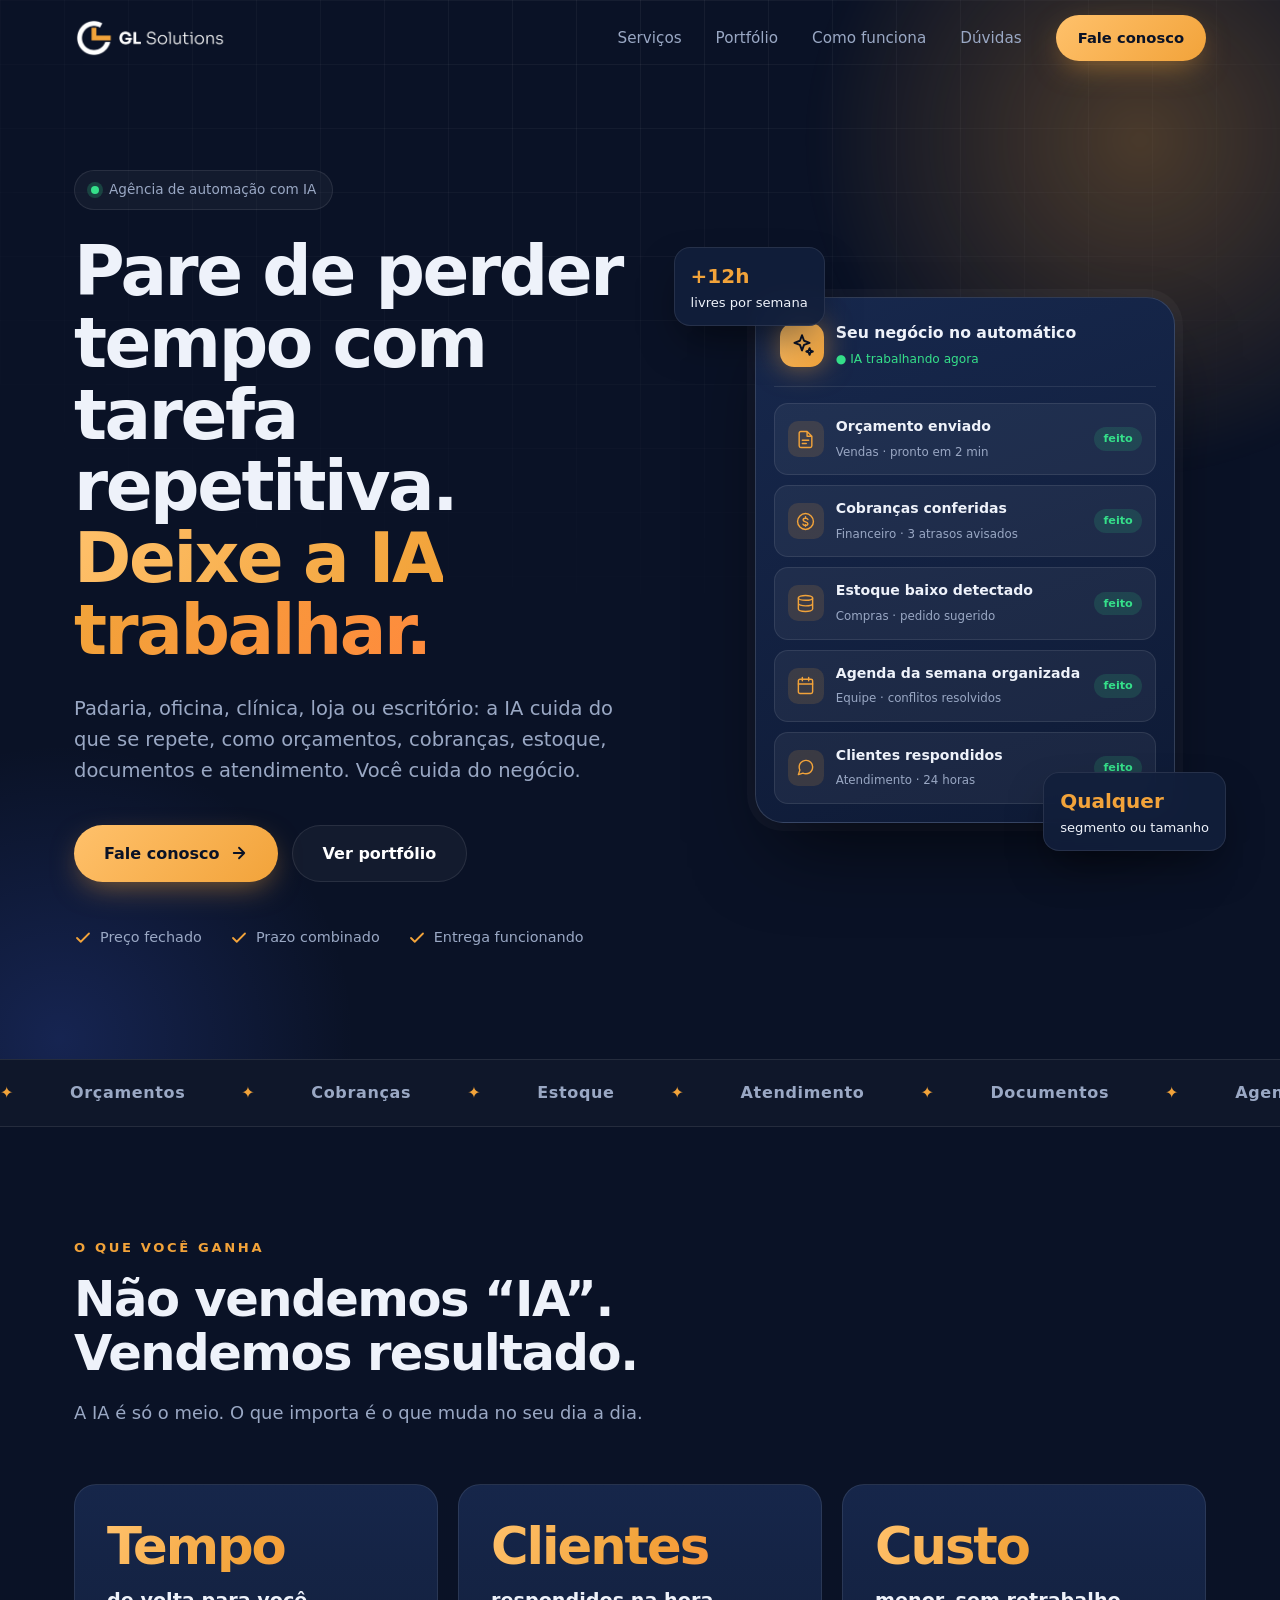
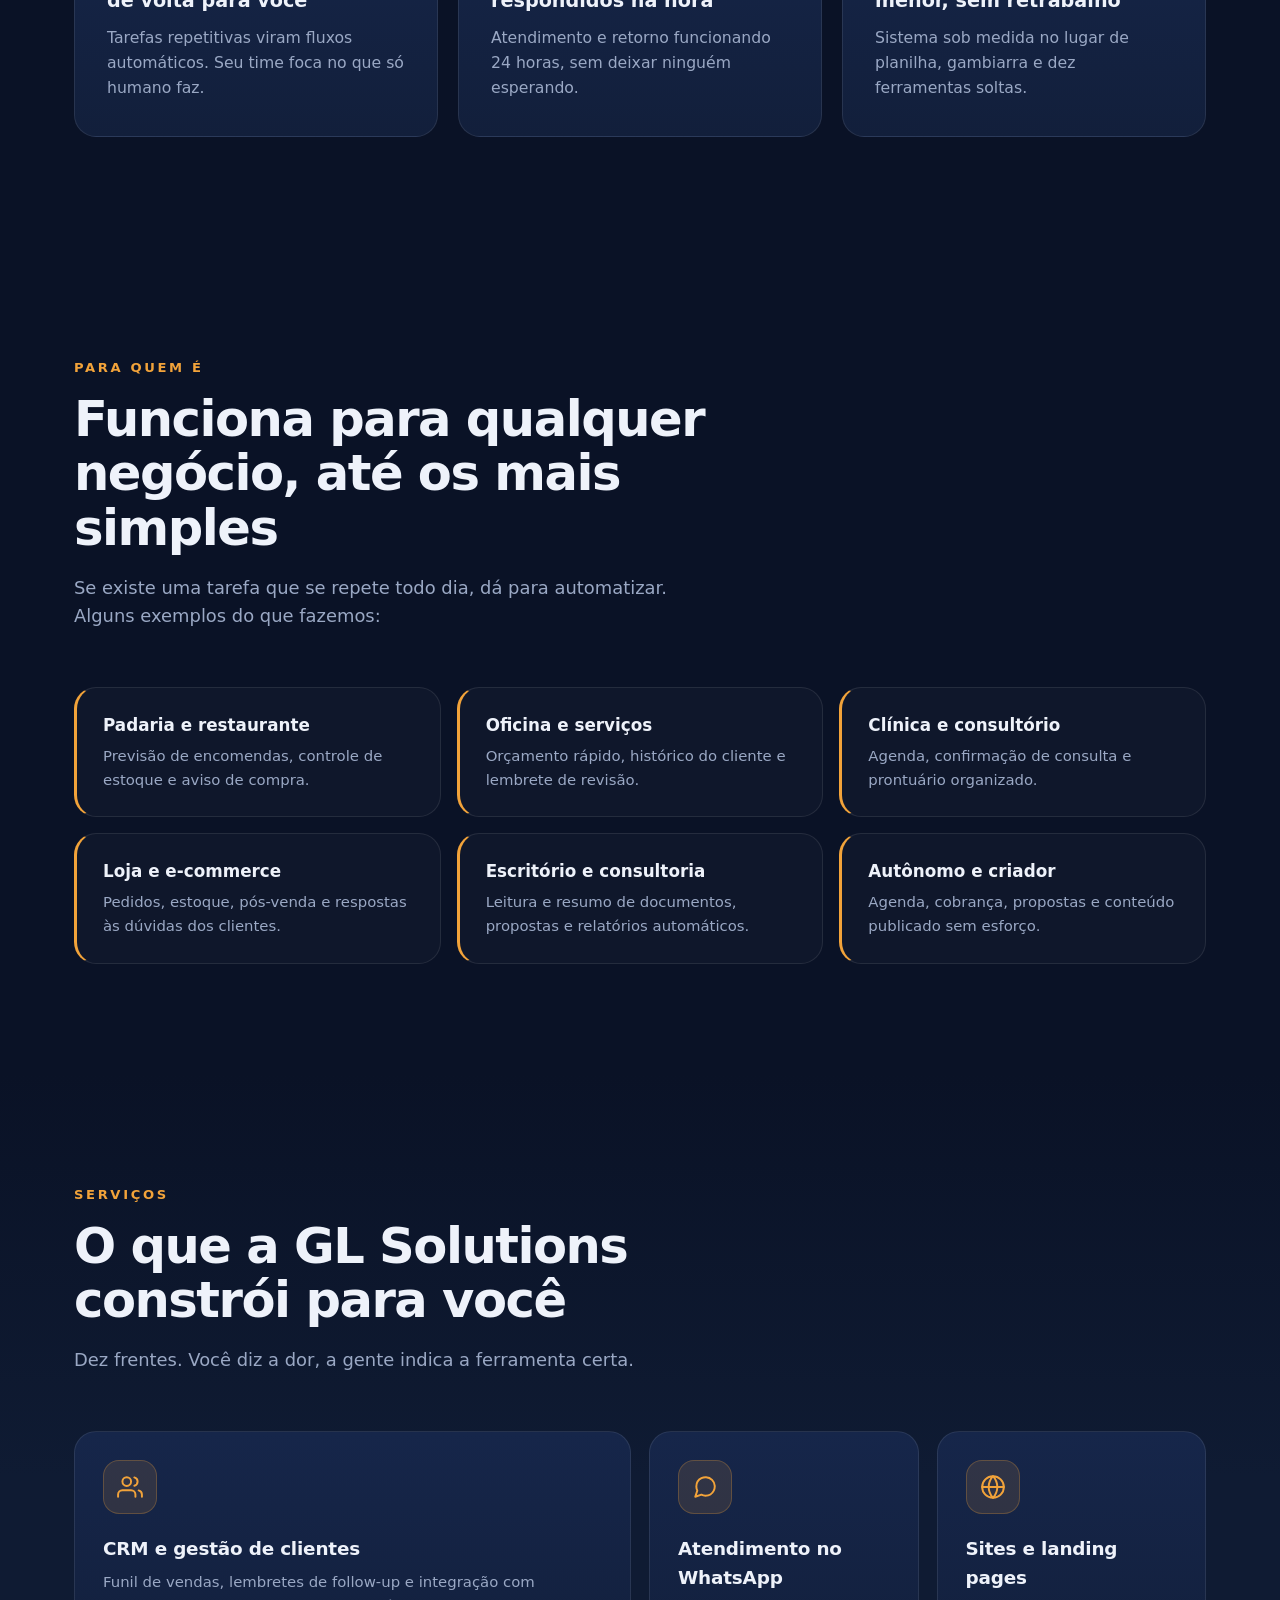
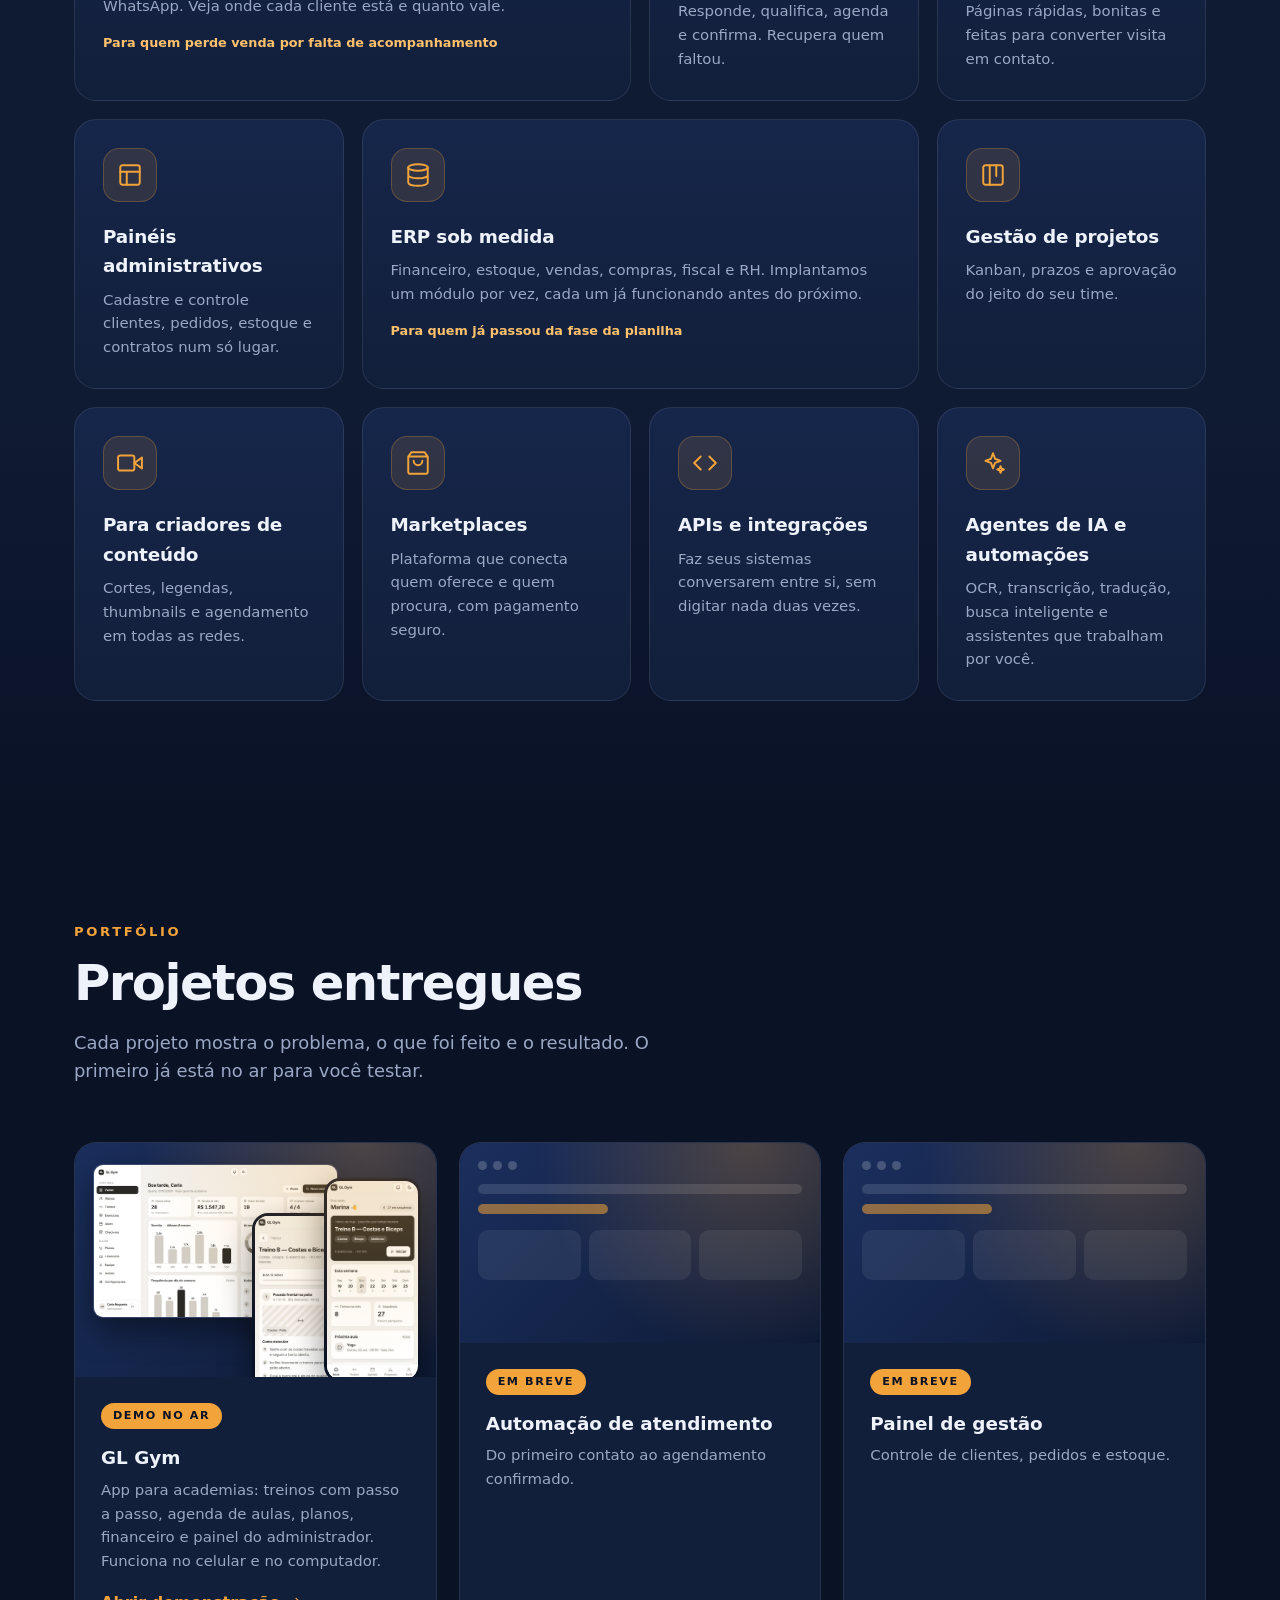
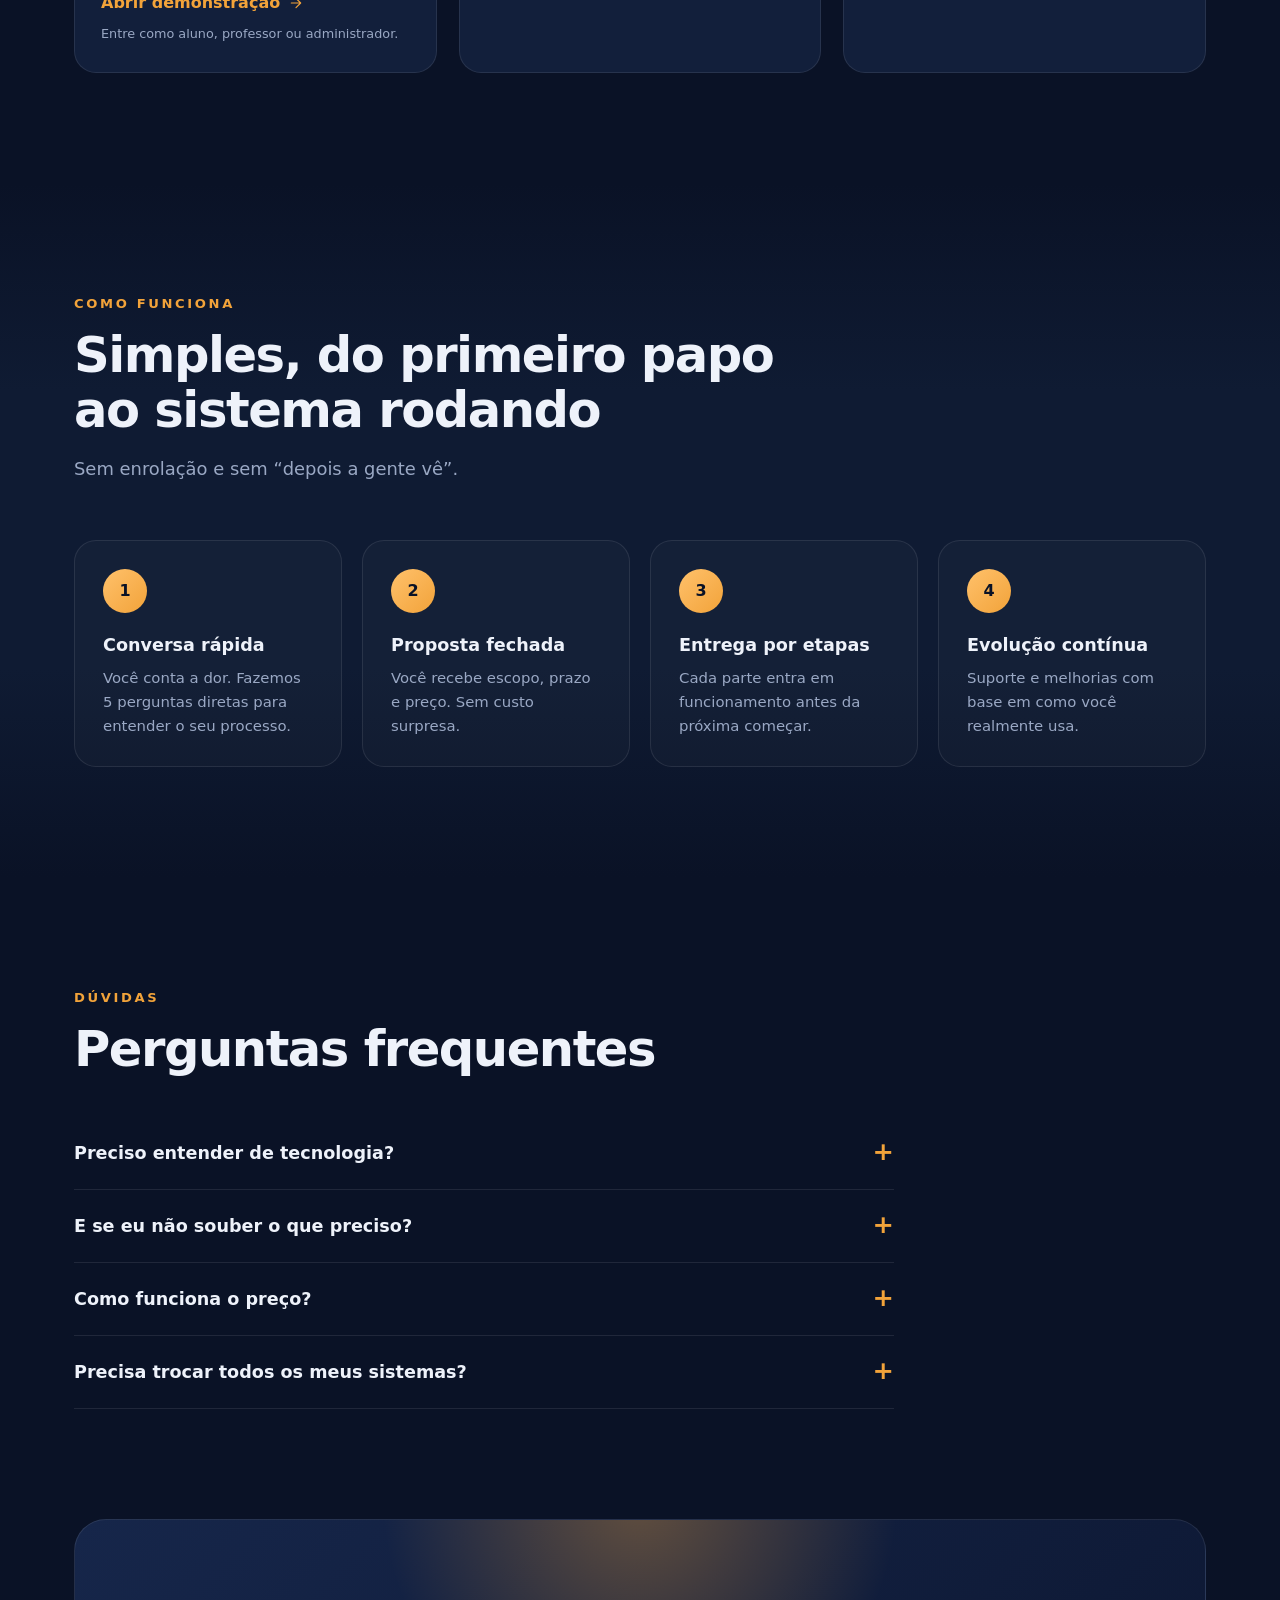
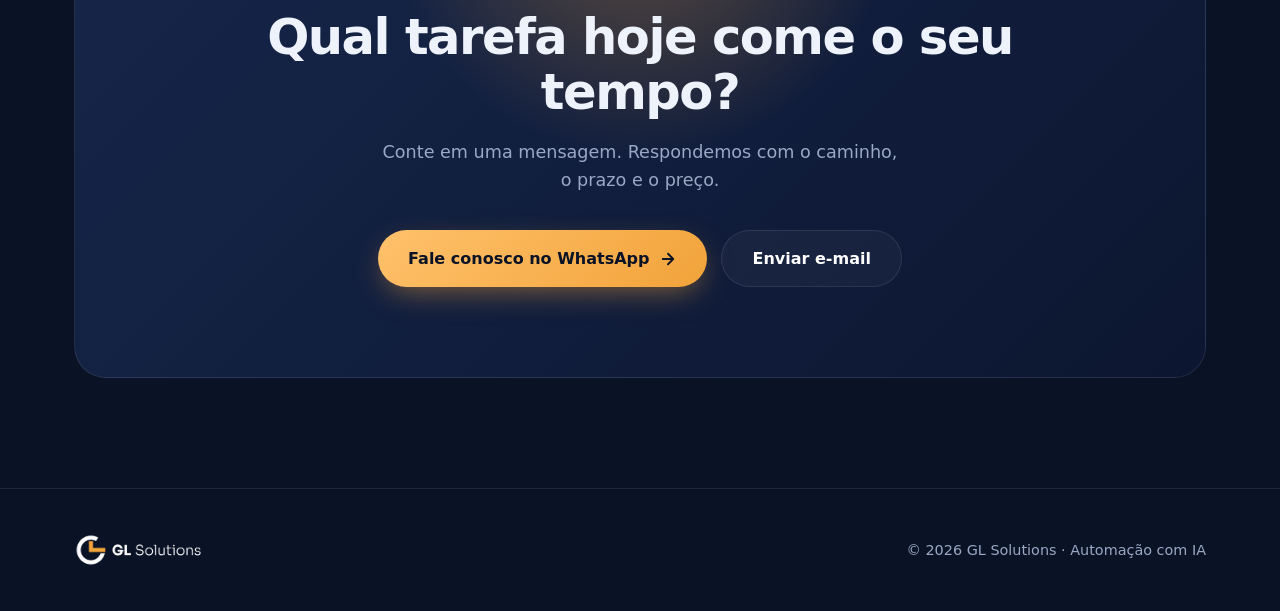
==== index.html @ 5382f70b "Portfólio: preview real do GL Gym (desktop e celular) Co-Authored-By: Claude Sonnet 5.5 <noreply@ant" ====
<!doctype html>
<html lang="pt-BR">
<head>
<meta charset="utf-8">
<meta name="viewport" content="width=device-width,initial-scale=1">
<title>GL Solutions — Automação com IA</title>
<meta name="description" content="Agência de automação com IA. CRM, ERP, painéis, sites, fluxos de WhatsApp e integrações sob medida, com escopo e preço fechados.">
<link rel="icon" href="[data-uri]">
<style>
:root{
  --bg:#0A1226;--bg2:#0F1B33;--card:#121f3b;--card2:#16264a;
  --orange:#F2A33A;--orange2:#ffc16b;
  --text:#EEF2FA;--muted:#9AA8C4;--line:rgba(255,255,255,.09);
  --r:22px;
}
*{box-sizing:border-box;margin:0;padding:0}
html{scroll-behavior:smooth;scroll-padding-top:84px}
body{font-family:Inter,system-ui,-apple-system,"Segoe UI",Roboto,sans-serif;background:var(--bg);color:var(--text);line-height:1.6;-webkit-font-smoothing:antialiased;overflow-x:hidden}
a{color:inherit;text-decoration:none}
img{display:block;max-width:100%}
.wrap{max-width:1180px;margin:0 auto;padding:0 24px}
svg.i{width:26px;height:26px;fill:none;stroke:currentColor;stroke-width:1.8;stroke-linecap:round;stroke-linejoin:round}

/* NAV */
header{position:fixed;inset:0 0 auto 0;z-index:50;transition:.3s}
header.scrolled{background:rgba(10,18,38,.78);backdrop-filter:blur(16px);-webkit-backdrop-filter:blur(16px);border-bottom:1px solid var(--line)}
header .wrap{display:flex;align-items:center;justify-content:space-between;height:76px}
.brand img{height:40px;width:auto}
nav{display:flex;align-items:center;gap:34px;font-size:.95rem;color:var(--muted)}
nav a:hover{color:#fff}
.btn{display:inline-flex;align-items:center;gap:10px;background:linear-gradient(135deg,var(--orange2),var(--orange));color:#0A1226;font-weight:700;padding:15px 30px;border-radius:999px;transition:.25s;box-shadow:0 10px 30px -8px rgba(242,163,58,.55)}
.btn:hover{transform:translateY(-2px);box-shadow:0 16px 36px -8px rgba(242,163,58,.7)}
.btn svg{width:18px;height:18px;fill:none;stroke:currentColor;stroke-width:2.4;stroke-linecap:round;stroke-linejoin:round}
.btn.ghost{background:rgba(255,255,255,.04);color:#fff;border:1px solid var(--line);box-shadow:none}
.btn.ghost:hover{border-color:var(--orange);background:rgba(242,163,58,.08)}
nav .btn{padding:11px 22px;font-size:.92rem}

/* HERO */
.hero{position:relative;padding:170px 0 110px;overflow:hidden}
.hero:before{content:"";position:absolute;width:720px;height:720px;right:-220px;top:-220px;background:radial-gradient(circle,rgba(242,163,58,.28),transparent 65%);filter:blur(10px)}
.hero:after{content:"";position:absolute;width:640px;height:640px;left:-260px;bottom:-300px;background:radial-gradient(circle,rgba(70,110,255,.2),transparent 65%)}
.grid-bg{position:absolute;inset:0;background-image:linear-gradient(var(--line) 1px,transparent 1px),linear-gradient(90deg,var(--line) 1px,transparent 1px);background-size:64px 64px;mask-image:radial-gradient(ellipse 70% 60% at 50% 0,#000,transparent);-webkit-mask-image:radial-gradient(ellipse 70% 60% at 50% 0,#000,transparent);opacity:.6}
.hero .wrap{position:relative;z-index:2;display:grid;grid-template-columns:1.1fr .9fr;gap:60px;align-items:center}
.pill{display:inline-flex;align-items:center;gap:10px;border:1px solid var(--line);background:rgba(255,255,255,.04);padding:8px 16px;border-radius:999px;font-size:.85rem;color:var(--muted);margin-bottom:26px}
.pill i{width:8px;height:8px;border-radius:50%;background:#35e08a;box-shadow:0 0 0 4px rgba(53,224,138,.2);animation:pulse 2s infinite}
@keyframes pulse{50%{box-shadow:0 0 0 8px rgba(53,224,138,0)}}
h1{font-size:clamp(2.5rem,5.4vw,4.4rem);line-height:1.04;letter-spacing:-.035em;font-weight:800}
.grad{background:linear-gradient(120deg,var(--orange2),var(--orange) 50%,#ff8a3d);-webkit-background-clip:text;background-clip:text;color:transparent}
.hero p.lead{font-size:1.22rem;color:var(--muted);margin:26px 0 38px;max-width:540px}
.cta{display:flex;gap:14px;flex-wrap:wrap}
.trust{display:flex;gap:28px;margin-top:44px;color:var(--muted);font-size:.9rem;flex-wrap:wrap}
.trust span{display:flex;align-items:center;gap:8px}
.trust svg{width:18px;height:18px;stroke:var(--orange);fill:none;stroke-width:2.4;stroke-linecap:round;stroke-linejoin:round}

/* PANEL MOCK */
.panel{position:relative;max-width:420px;margin:0 auto;background:linear-gradient(160deg,#17284d,#0e1a35);border:1px solid rgba(255,255,255,.14);border-radius:28px;padding:18px;box-shadow:0 40px 80px -20px rgba(0,0,0,.6),0 0 0 8px rgba(255,255,255,.03);animation:float 6s ease-in-out infinite}
@keyframes float{50%{transform:translateY(-12px)}}
.ptop{display:flex;align-items:center;gap:12px;padding:4px 6px 16px;border-bottom:1px solid var(--line)}
.ptop b{display:block;font-size:.98rem}.ptop small{color:#35e08a;font-size:.76rem}
.orb{width:44px;height:44px;border-radius:14px;display:grid;place-items:center;background:linear-gradient(135deg,var(--orange2),var(--orange));color:#0A1226;box-shadow:0 0 28px rgba(242,163,58,.55)}
.tasks{display:flex;flex-direction:column;gap:10px;padding-top:16px}
.task{display:flex;align-items:center;gap:12px;background:rgba(255,255,255,.05);border:1px solid var(--line);border-radius:14px;padding:11px 13px;opacity:0;transform:translateX(18px);animation:in .5s forwards}
.task i{width:36px;height:36px;border-radius:10px;display:grid;place-items:center;background:rgba(242,163,58,.14);color:var(--orange);flex:none}
.task i svg{width:19px;height:19px}
.task div{flex:1;min-width:0}.task b{display:block;font-size:.88rem}.task small{color:var(--muted);font-size:.74rem}
.task em{font-style:normal;font-size:.7rem;font-weight:700;color:#35e08a;background:rgba(53,224,138,.14);padding:3px 9px;border-radius:99px}
.task:nth-child(1){animation-delay:.4s}.task:nth-child(2){animation-delay:1.1s}.task:nth-child(3){animation-delay:1.8s}.task:nth-child(4){animation-delay:2.5s}.task:nth-child(5){animation-delay:3.2s}
@keyframes in{to{opacity:1;transform:none}}
.badge{position:absolute;background:rgba(18,31,59,.92);backdrop-filter:blur(10px);border:1px solid var(--line);border-radius:16px;padding:12px 16px;font-size:.82rem;box-shadow:0 20px 40px -10px rgba(0,0,0,.5)}
.badge b{display:block;font-size:1.25rem;color:var(--orange)}
.badge.a{left:-50px;top:-50px;animation:float 5s ease-in-out infinite}
.badge.b{right:-20px;bottom:-28px;animation:float 7s ease-in-out infinite reverse}

/* MARQUEE */
.marquee{border-block:1px solid var(--line);background:rgba(255,255,255,.02);overflow:hidden;padding:20px 0}
.track{display:flex;gap:56px;width:max-content;animation:scroll 32s linear infinite;color:var(--muted);font-weight:600;letter-spacing:.04em;white-space:nowrap}
.track span:before{content:"✦";color:var(--orange);margin-right:56px}
@keyframes scroll{to{transform:translateX(-50%)}}

/* SECTIONS */
section{padding:110px 0;position:relative}
.eyebrow{color:var(--orange);font-weight:700;font-size:.82rem;letter-spacing:.2em;text-transform:uppercase;margin-bottom:14px}
h2{font-size:clamp(2rem,4vw,3.1rem);letter-spacing:-.03em;line-height:1.1;font-weight:800;max-width:760px}
.sub{color:var(--muted);font-size:1.12rem;max-width:620px;margin:18px 0 56px}

/* BENEFITS */
.trio{display:grid;grid-template-columns:repeat(3,1fr);gap:20px}
.ben{background:linear-gradient(180deg,var(--card2),var(--card));border:1px solid var(--line);border-radius:var(--r);padding:36px 32px}
.ben .big{font-size:3.2rem;font-weight:800;letter-spacing:-.04em;line-height:1}
.ben h3{margin:14px 0 8px;font-size:1.2rem}
.ben p{color:var(--muted);font-size:.98rem}

.segs{display:grid;grid-template-columns:repeat(3,1fr);gap:16px}
.seg{border:1px solid var(--line);border-radius:var(--r);padding:24px 26px;background:rgba(255,255,255,.025);border-left:3px solid var(--orange)}
.seg b{display:block;font-size:1.05rem;margin-bottom:6px}.seg p{color:var(--muted);font-size:.93rem}
/* SERVICES BENTO */
.bento{display:grid;grid-template-columns:repeat(4,1fr);gap:18px}
.svc{grid-column:span 1;position:relative;background:linear-gradient(180deg,var(--card2),var(--card));border:1px solid var(--line);border-radius:var(--r);padding:28px;overflow:hidden;transition:.3s}
.svc.w{grid-column:span 2}
.svc:hover{transform:translateY(-6px);border-color:rgba(242,163,58,.55);box-shadow:0 30px 60px -30px rgba(242,163,58,.35)}
.svc:before{content:"";position:absolute;inset:auto -40% -60% auto;width:240px;height:240px;background:radial-gradient(circle,rgba(242,163,58,.16),transparent 70%);opacity:0;transition:.4s}
.svc:hover:before{opacity:1}
.ic{width:54px;height:54px;border-radius:16px;display:grid;place-items:center;background:rgba(242,163,58,.12);color:var(--orange);margin-bottom:20px;border:1px solid rgba(242,163,58,.25)}
.svc h3{font-size:1.15rem;margin-bottom:8px;letter-spacing:-.01em}
.svc p{color:var(--muted);font-size:.93rem}
.svc .dor{display:block;margin-top:14px;font-size:.8rem;color:var(--orange2);font-weight:600}

/* PORTFOLIO */
.alt{background:linear-gradient(180deg,var(--bg),var(--bg2) 30%,var(--bg2) 70%,var(--bg))}
.cases{display:grid;grid-template-columns:repeat(3,1fr);gap:22px}
.case{background:var(--card);border:1px solid var(--line);border-radius:var(--r);overflow:hidden;transition:.3s}
.case:hover{transform:translateY(-6px);border-color:rgba(242,163,58,.5)}
.shot{height:200px;background:linear-gradient(135deg,#1b2f5e,#0e1a35);position:relative;padding:18px}
.shot:after{content:"";position:absolute;inset:0;background:radial-gradient(circle at 80% 0,rgba(242,163,58,.25),transparent 60%)}
.bar{display:flex;gap:6px;margin-bottom:14px}.bar i{width:9px;height:9px;border-radius:50%;background:rgba(255,255,255,.2)}
.line{height:10px;border-radius:6px;background:rgba(255,255,255,.12);margin-bottom:10px}
.line.o{background:rgba(242,163,58,.55);width:40%}
.blk{display:grid;grid-template-columns:repeat(3,1fr);gap:8px;margin-top:16px}.blk b{height:50px;border-radius:10px;background:rgba(255,255,255,.07)}
.cbody{padding:24px 26px 28px}
.soon{display:inline-block;font-size:.7rem;font-weight:800;letter-spacing:.14em;color:#0A1226;background:var(--orange);padding:4px 12px;border-radius:99px}
.case h3{margin:14px 0 6px;font-size:1.15rem}
.case p{color:var(--muted);font-size:.93rem}
a.shot{display:block;text-decoration:none}

.shot.preview{height:auto;aspect-ratio:16/10.4;padding:0;overflow:hidden}
.shot.preview:after{pointer-events:none;z-index:3}
.shot.preview img{position:absolute;display:block;height:auto;border-radius:10px;box-shadow:0 12px 32px rgba(0,0,0,.45);transition:transform .35s}
.shot.preview .pv-d{left:5%;top:9%;width:68%;border:1px solid rgba(255,255,255,.14)}
.shot.preview .pv-p1{right:4%;top:15%;width:27%;border-radius:16px;border:3px solid #0A1226;z-index:2}
.shot.preview .pv-p2{right:24%;top:30%;width:27%;border-radius:16px;border:3px solid #0A1226;z-index:1}
.case:hover .shot.preview .pv-p1{transform:translateY(-6px)}.case:hover .shot.preview .pv-p2{transform:translateY(-3px)}
.case.live .go{display:inline-flex;align-items:center;gap:8px;margin-top:16px;color:var(--orange);font-weight:700;text-decoration:none}
.case.live .go:hover{text-decoration:underline}
.case .hint{margin-top:8px;font-size:.8rem;color:var(--muted)}

/* PROCESS */
.steps{display:grid;grid-template-columns:repeat(4,1fr);gap:20px;position:relative}
.step{padding:28px;border:1px solid var(--line);border-radius:var(--r);background:rgba(255,255,255,.025)}
.step .n{width:44px;height:44px;border-radius:50%;display:grid;place-items:center;background:linear-gradient(135deg,var(--orange2),var(--orange));color:#0A1226;font-weight:800;margin-bottom:18px}
.step h3{font-size:1.1rem;margin-bottom:8px}.step p{color:var(--muted);font-size:.93rem}

/* FAQ */
.faq{max-width:820px}
details{border-bottom:1px solid var(--line);padding:22px 0}
summary{cursor:pointer;font-weight:700;font-size:1.1rem;list-style:none;display:flex;justify-content:space-between;gap:20px}
summary::-webkit-details-marker{display:none}
summary:after{content:"+";color:var(--orange);font-size:1.6rem;line-height:1;transition:.2s}
details[open] summary:after{transform:rotate(45deg)}
details p{color:var(--muted);margin-top:12px}

/* CTA */
.final{position:relative;text-align:center;border-radius:32px;padding:90px 24px;overflow:hidden;background:linear-gradient(135deg,#16264a,#0c1630);border:1px solid var(--line)}
.final:before{content:"";position:absolute;width:560px;height:560px;left:50%;top:-300px;transform:translateX(-50%);background:radial-gradient(circle,rgba(242,163,58,.35),transparent 65%)}
.final>*{position:relative}
.final h2{margin:0 auto}
.final p{color:var(--muted);max-width:520px;margin:18px auto 36px;font-size:1.1rem}
.final .cta{justify-content:center}

footer{padding:44px 0;border-top:1px solid var(--line);color:var(--muted);font-size:.9rem}
footer .wrap{display:flex;justify-content:space-between;align-items:center;flex-wrap:wrap;gap:16px}
footer img{height:34px;width:auto}

/* REVEAL */
.js .rv{opacity:0;transform:translateY(28px);transition:opacity .8s,transform .8s}
.js .rv.on{opacity:1;transform:none}

@media(max-width:980px){.segs{grid-template-columns:1fr 1fr}
  .hero{padding:130px 0 80px}.hero .wrap{grid-template-columns:1fr}
  .badge.a{left:-8px}.badge.b{right:-8px}
  .trio,.cases{grid-template-columns:1fr}.bento{grid-template-columns:1fr 1fr}.steps{grid-template-columns:1fr 1fr}
  nav a:not(.btn){display:none}section{padding:80px 0}
}
@media(max-width:560px){.segs{grid-template-columns:1fr}.bento,.steps{grid-template-columns:1fr}.svc.w{grid-column:span 1}.badge{display:none}.brand img{height:34px}}
@media(prefers-reduced-motion:reduce){*{animation:none!important;transition:none!important}.task{opacity:1;transform:none}}
</style>
</head>
<body>

<svg width="0" height="0" style="position:absolute" aria-hidden="true">
  <symbol id="users" viewBox="0 0 24 24"><path d="M17 21v-2a4 4 0 0 0-4-4H5a4 4 0 0 0-4 4v2"/><circle cx="9" cy="7" r="4"/><path d="M23 21v-2a4 4 0 0 0-3-3.87M16 3.13a4 4 0 0 1 0 7.75"/></symbol>
  <symbol id="layout" viewBox="0 0 24 24"><rect x="3" y="3" width="18" height="18" rx="2"/><path d="M3 9h18M9 21V9"/></symbol>
  <symbol id="globe" viewBox="0 0 24 24"><circle cx="12" cy="12" r="10"/><path d="M2 12h20M12 2a15.3 15.3 0 0 1 4 10 15.3 15.3 0 0 1-4 10 15.3 15.3 0 0 1-4-10 15.3 15.3 0 0 1 4-10z"/></symbol>
  <symbol id="chat" viewBox="0 0 24 24"><path d="M21 11.5a8.4 8.4 0 0 1-.9 3.8 8.5 8.5 0 0 1-7.6 4.7 8.4 8.4 0 0 1-3.8-.9L3 21l1.9-5.7a8.4 8.4 0 0 1-.9-3.8 8.5 8.5 0 0 1 4.7-7.6 8.4 8.4 0 0 1 3.8-.9h.5a8.5 8.5 0 0 1 8 8z"/></symbol>
  <symbol id="cols" viewBox="0 0 24 24"><rect x="3" y="3" width="18" height="18" rx="2"/><path d="M9 3v18M15 3v10"/></symbol>
  <symbol id="video" viewBox="0 0 24 24"><path d="M23 7l-7 5 7 5V7z"/><rect x="1" y="5" width="15" height="14" rx="2"/></symbol>
  <symbol id="db" viewBox="0 0 24 24"><ellipse cx="12" cy="5" rx="9" ry="3"/><path d="M21 12c0 1.7-4 3-9 3s-9-1.3-9-3M3 5v14c0 1.7 4 3 9 3s9-1.3 9-3V5"/></symbol>
  <symbol id="bag" viewBox="0 0 24 24"><path d="M6 2L3 6v14a2 2 0 0 0 2 2h14a2 2 0 0 0 2-2V6l-3-4zM3 6h18M16 10a4 4 0 0 1-8 0"/></symbol>
  <symbol id="code" viewBox="0 0 24 24"><path d="M16 18l6-6-6-6M8 6l-6 6 6 6"/></symbol>
  <symbol id="spark" viewBox="0 0 24 24"><path d="M12 3l1.9 5.1L19 10l-5.1 1.9L12 17l-1.9-5.1L5 10l5.1-1.9L12 3zM19 15l.9 2.1L22 18l-2.1.9L19 21l-.9-2.1L16 18l2.1-.9L19 15z"/></symbol>
  <symbol id="doc" viewBox="0 0 24 24"><path d="M14 2H6a2 2 0 0 0-2 2v16a2 2 0 0 0 2 2h12a2 2 0 0 0 2-2V8zM14 2v6h6M8 13h8M8 17h5"/></symbol>
  <symbol id="coin" viewBox="0 0 24 24"><circle cx="12" cy="12" r="10"/><path d="M15 9.5a3 3 0 0 0-3-1.5c-1.7 0-3 .9-3 2.2 0 3 6 1.6 6 4.6 0 1.3-1.3 2.2-3 2.2a3.2 3.2 0 0 1-3.2-1.6M12 6v2M12 16v2"/></symbol>
  <symbol id="cal" viewBox="0 0 24 24"><rect x="3" y="4" width="18" height="18" rx="2"/><path d="M16 2v4M8 2v4M3 10h18"/></symbol>
  <symbol id="arrow" viewBox="0 0 24 24"><path d="M5 12h14M12 5l7 7-7 7"/></symbol>
  <symbol id="check" viewBox="0 0 24 24"><path d="M20 6L9 17l-5-5"/></symbol>
</svg>

<header id="top"><div class="wrap">
  <a class="brand" href="#"><img src="[data-uri]" alt="GL Solutions"></a>
  <nav>
    <a href="#servicos">Serviços</a><a href="#portfolio">Portfólio</a><a href="#processo">Como funciona</a><a href="#duvidas">Dúvidas</a>
    <a class="btn" href="#contato">Fale conosco</a>
  </nav>
</div></header>

<main>
<div class="hero">
  <div class="grid-bg"></div>
  <div class="wrap">
    <div>
      <div class="pill"><i></i> Agência de automação com IA</div>
      <h1>Pare de perder tempo com tarefa repetitiva. <span class="grad">Deixe a IA trabalhar.</span></h1>
      <p class="lead">Padaria, oficina, clínica, loja ou escritório: a IA cuida do que se repete, como orçamentos, cobranças, estoque, documentos e atendimento. Você cuida do negócio.</p>
      <div class="cta">
        <a class="btn" href="#contato">Fale conosco <svg><use href="#arrow"/></svg></a>
        <a class="btn ghost" href="#portfolio">Ver portfólio</a>
      </div>
      <div class="trust">
        <span><svg><use href="#check"/></svg>Preço fechado</span>
        <span><svg><use href="#check"/></svg>Prazo combinado</span>
        <span><svg><use href="#check"/></svg>Entrega funcionando</span>
      </div>
    </div>
    <div style="position:relative">
      <div class="panel">
        <div class="ptop"><div class="orb"><svg class="i"><use href="#spark"/></svg></div><div><b>Seu negócio no automático</b><small>● IA trabalhando agora</small></div></div>
        <div class="tasks">
          <div class="task"><i><svg class="i"><use href="#doc"/></svg></i><div><b>Orçamento enviado</b><small>Vendas · pronto em 2 min</small></div><em>feito</em></div>
          <div class="task"><i><svg class="i"><use href="#coin"/></svg></i><div><b>Cobranças conferidas</b><small>Financeiro · 3 atrasos avisados</small></div><em>feito</em></div>
          <div class="task"><i><svg class="i"><use href="#db"/></svg></i><div><b>Estoque baixo detectado</b><small>Compras · pedido sugerido</small></div><em>feito</em></div>
          <div class="task"><i><svg class="i"><use href="#cal"/></svg></i><div><b>Agenda da semana organizada</b><small>Equipe · conflitos resolvidos</small></div><em>feito</em></div>
          <div class="task"><i><svg class="i"><use href="#chat"/></svg></i><div><b>Clientes respondidos</b><small>Atendimento · 24 horas</small></div><em>feito</em></div>
        </div>
      </div>
      <div class="badge a"><b>+12h</b>livres por semana</div>
      <div class="badge b"><b>Qualquer</b>segmento ou tamanho</div>
    </div>
  </div>
</div>

<div class="marquee"><div class="track" aria-hidden="true">
  <span>Orçamentos</span><span>Cobranças</span><span>Estoque</span><span>Atendimento</span><span>Documentos</span><span>Agenda</span><span>Relatórios</span><span>Sites</span>
  <span>Orçamentos</span><span>Cobranças</span><span>Estoque</span><span>Atendimento</span><span>Documentos</span><span>Agenda</span><span>Relatórios</span><span>Sites</span>
</div></div>

<section><div class="wrap">
  <div class="eyebrow">O que você ganha</div>
  <h2 class="rv">Não vendemos “IA”. Vendemos resultado.</h2>
  <p class="sub rv">A IA é só o meio. O que importa é o que muda no seu dia a dia.</p>
  <div class="trio">
    <div class="ben rv"><div class="big grad">Tempo</div><h3>de volta para você</h3><p>Tarefas repetitivas viram fluxos automáticos. Seu time foca no que só humano faz.</p></div>
    <div class="ben rv"><div class="big grad">Clientes</div><h3>respondidos na hora</h3><p>Atendimento e retorno funcionando 24 horas, sem deixar ninguém esperando.</p></div>
    <div class="ben rv"><div class="big grad">Custo</div><h3>menor, sem retrabalho</h3><p>Sistema sob medida no lugar de planilha, gambiarra e dez ferramentas soltas.</p></div>
  </div>
</div></section>

<section id="segmentos"><div class="wrap">
  <div class="eyebrow">Para quem é</div>
  <h2 class="rv">Funciona para qualquer negócio, até os mais simples</h2>
  <p class="sub rv">Se existe uma tarefa que se repete todo dia, dá para automatizar. Alguns exemplos do que fazemos:</p>
  <div class="segs">
    <div class="seg rv"><b>Padaria e restaurante</b><p>Previsão de encomendas, controle de estoque e aviso de compra.</p></div>
    <div class="seg rv"><b>Oficina e serviços</b><p>Orçamento rápido, histórico do cliente e lembrete de revisão.</p></div>
    <div class="seg rv"><b>Clínica e consultório</b><p>Agenda, confirmação de consulta e prontuário organizado.</p></div>
    <div class="seg rv"><b>Loja e e-commerce</b><p>Pedidos, estoque, pós-venda e respostas às dúvidas dos clientes.</p></div>
    <div class="seg rv"><b>Escritório e consultoria</b><p>Leitura e resumo de documentos, propostas e relatórios automáticos.</p></div>
    <div class="seg rv"><b>Autônomo e criador</b><p>Agenda, cobrança, propostas e conteúdo publicado sem esforço.</p></div>
  </div>
</div></section>

<section id="servicos" class="alt"><div class="wrap">
  <div class="eyebrow">Serviços</div>
  <h2 class="rv">O que a GL Solutions constrói para você</h2>
  <p class="sub rv">Dez frentes. Você diz a dor, a gente indica a ferramenta certa.</p>
  <div class="bento">
    <div class="svc w rv"><div class="ic"><svg class="i"><use href="#users"/></svg></div><h3>CRM e gestão de clientes</h3><p>Funil de vendas, lembretes de follow-up e integração com WhatsApp. Veja onde cada cliente está e quanto vale.</p><span class="dor">Para quem perde venda por falta de acompanhamento</span></div>
    <div class="svc rv"><div class="ic"><svg class="i"><use href="#chat"/></svg></div><h3>Atendimento no WhatsApp</h3><p>Responde, qualifica, agenda e confirma. Recupera quem faltou.</p></div>
    <div class="svc rv"><div class="ic"><svg class="i"><use href="#globe"/></svg></div><h3>Sites e landing pages</h3><p>Páginas rápidas, bonitas e feitas para converter visita em contato.</p></div>
    <div class="svc rv"><div class="ic"><svg class="i"><use href="#layout"/></svg></div><h3>Painéis administrativos</h3><p>Cadastre e controle clientes, pedidos, estoque e contratos num só lugar.</p></div>
    <div class="svc w rv"><div class="ic"><svg class="i"><use href="#db"/></svg></div><h3>ERP sob medida</h3><p>Financeiro, estoque, vendas, compras, fiscal e RH. Implantamos um módulo por vez, cada um já funcionando antes do próximo.</p><span class="dor">Para quem já passou da fase da planilha</span></div>
    <div class="svc rv"><div class="ic"><svg class="i"><use href="#cols"/></svg></div><h3>Gestão de projetos</h3><p>Kanban, prazos e aprovação do jeito do seu time.</p></div>
    <div class="svc rv"><div class="ic"><svg class="i"><use href="#video"/></svg></div><h3>Para criadores de conteúdo</h3><p>Cortes, legendas, thumbnails e agendamento em todas as redes.</p></div>
    <div class="svc rv"><div class="ic"><svg class="i"><use href="#bag"/></svg></div><h3>Marketplaces</h3><p>Plataforma que conecta quem oferece e quem procura, com pagamento seguro.</p></div>
    <div class="svc rv"><div class="ic"><svg class="i"><use href="#code"/></svg></div><h3>APIs e integrações</h3><p>Faz seus sistemas conversarem entre si, sem digitar nada duas vezes.</p></div>
    <div class="svc rv"><div class="ic"><svg class="i"><use href="#spark"/></svg></div><h3>Agentes de IA e automações</h3><p>OCR, transcrição, tradução, busca inteligente e assistentes que trabalham por você.</p></div>
  </div>
</div></section>

<section id="portfolio"><div class="wrap">
  <div class="eyebrow">Portfólio</div>
  <h2 class="rv">Projetos entregues</h2>
  <p class="sub rv">Cada projeto mostra o problema, o que foi feito e o resultado. O primeiro já está no ar para você testar.</p>
  <div class="cases">
    <!-- Para adicionar um projeto: troque o conteúdo de um bloco .case e tire o selo "Em breve" -->
    <article class="case rv live"><a class="shot preview" href="demos/gl-gym/index.html" target="_blank" rel="noopener" aria-label="Abrir demonstração do GL Gym"><img class="pv-d" src="assets/glgym-desktop.jpg" alt="Painel administrativo do GL Gym no computador" loading="lazy"><img class="pv-p2" src="assets/glgym-treino.jpg" alt="Treino com passo a passo no celular" loading="lazy"><img class="pv-p1" src="assets/glgym-home.jpg" alt="Tela inicial do aluno no celular" loading="lazy"></a><div class="cbody"><span class="soon">DEMO NO AR</span><h3>GL Gym</h3><p>App para academias: treinos com passo a passo, agenda de aulas, planos, financeiro e painel do administrador. Funciona no celular e no computador.</p><a class="go" href="demos/gl-gym/index.html" target="_blank" rel="noopener">Abrir demonstração <svg class="i" style="width:16px;height:16px"><use href="#arrow"/></svg></a><div class="hint">Entre como aluno, professor ou administrador.</div></div></article>
    <article class="case rv"><div class="shot"><div class="bar"><i></i><i></i><i></i></div><div class="line"></div><div class="line o"></div><div class="blk"><b></b><b></b><b></b></div></div><div class="cbody"><span class="soon">EM BREVE</span><h3>Automação de atendimento</h3><p>Do primeiro contato ao agendamento confirmado.</p></div></article>
    <article class="case rv"><div class="shot"><div class="bar"><i></i><i></i><i></i></div><div class="line"></div><div class="line o"></div><div class="blk"><b></b><b></b><b></b></div></div><div class="cbody"><span class="soon">EM BREVE</span><h3>Painel de gestão</h3><p>Controle de clientes, pedidos e estoque.</p></div></article>
  </div>
</div></section>

<section id="processo" class="alt"><div class="wrap">
  <div class="eyebrow">Como funciona</div>
  <h2 class="rv">Simples, do primeiro papo ao sistema rodando</h2>
  <p class="sub rv">Sem enrolação e sem “depois a gente vê”.</p>
  <div class="steps">
    <div class="step rv"><div class="n">1</div><h3>Conversa rápida</h3><p>Você conta a dor. Fazemos 5 perguntas diretas para entender o seu processo.</p></div>
    <div class="step rv"><div class="n">2</div><h3>Proposta fechada</h3><p>Você recebe escopo, prazo e preço. Sem custo surpresa.</p></div>
    <div class="step rv"><div class="n">3</div><h3>Entrega por etapas</h3><p>Cada parte entra em funcionamento antes da próxima começar.</p></div>
    <div class="step rv"><div class="n">4</div><h3>Evolução contínua</h3><p>Suporte e melhorias com base em como você realmente usa.</p></div>
  </div>
</div></section>

<section id="duvidas"><div class="wrap">
  <div class="eyebrow">Dúvidas</div>
  <h2 class="rv" style="margin-bottom:40px">Perguntas frequentes</h2>
  <div class="faq rv">
    <details><summary>Preciso entender de tecnologia?</summary><p>Não. Você explica o problema com as suas palavras e a gente cuida de todo o lado técnico.</p></details>
    <details><summary>E se eu não souber o que preciso?</summary><p>Tudo bem. Começamos pelo diagnóstico: poucas perguntas para achar onde está o maior desperdício de tempo e dinheiro.</p></details>
    <details><summary>Como funciona o preço?</summary><p>Você recebe a proposta com escopo, prazo e valor fechados antes de começar. Se não for um bom encaixe, dizemos com clareza.</p></details>
    <details><summary>Precisa trocar todos os meus sistemas?</summary><p>Não. Integramos o que você já usa e implantamos por módulo, sem parar a operação.</p></details>
  </div>
</div></section>

<section id="contato" style="padding-top:0"><div class="wrap">
  <div class="final">
    <h2>Qual tarefa hoje come o seu tempo?</h2>
    <p>Conte em uma mensagem. Respondemos com o caminho, o prazo e o preço.</p>
    <div class="cta">
      <!-- TROQUE o número e o e-mail pelos seus -->
      <a class="btn" href="https://wa.me/5500000000000?text=Ol%C3%A1%2C%20vim%20pelo%20site%20da%20GL%20Solutions">Fale conosco no WhatsApp <svg><use href="#arrow"/></svg></a>
      <a class="btn ghost" href="mailto:contato@seudominio.com.br">Enviar e-mail</a>
    </div>
  </div>
</div></section>
</main>

<footer><div class="wrap">
  <img src="[data-uri]" alt="GL Solutions">
  <span>© 2026 GL Solutions · Automação com IA</span>
</div></footer>

<script>
document.documentElement.classList.add('js');
var h=document.getElementById('top');
function s(){h.classList.toggle('scrolled',scrollY>20)}s();addEventListener('scroll',s,{passive:true});
var els=document.querySelectorAll('.rv');
if('IntersectionObserver' in window){
  var io=new IntersectionObserver(function(e){e.forEach(function(x){if(x.isIntersecting){x.target.classList.add('on');io.unobserve(x.target)}})},{threshold:.12});
  els.forEach(function(el,i){el.style.transitionDelay=(i%4)*70+'ms';io.observe(el)});
}else{els.forEach(function(el){el.classList.add('on')})}
</script>
</body>
</html>
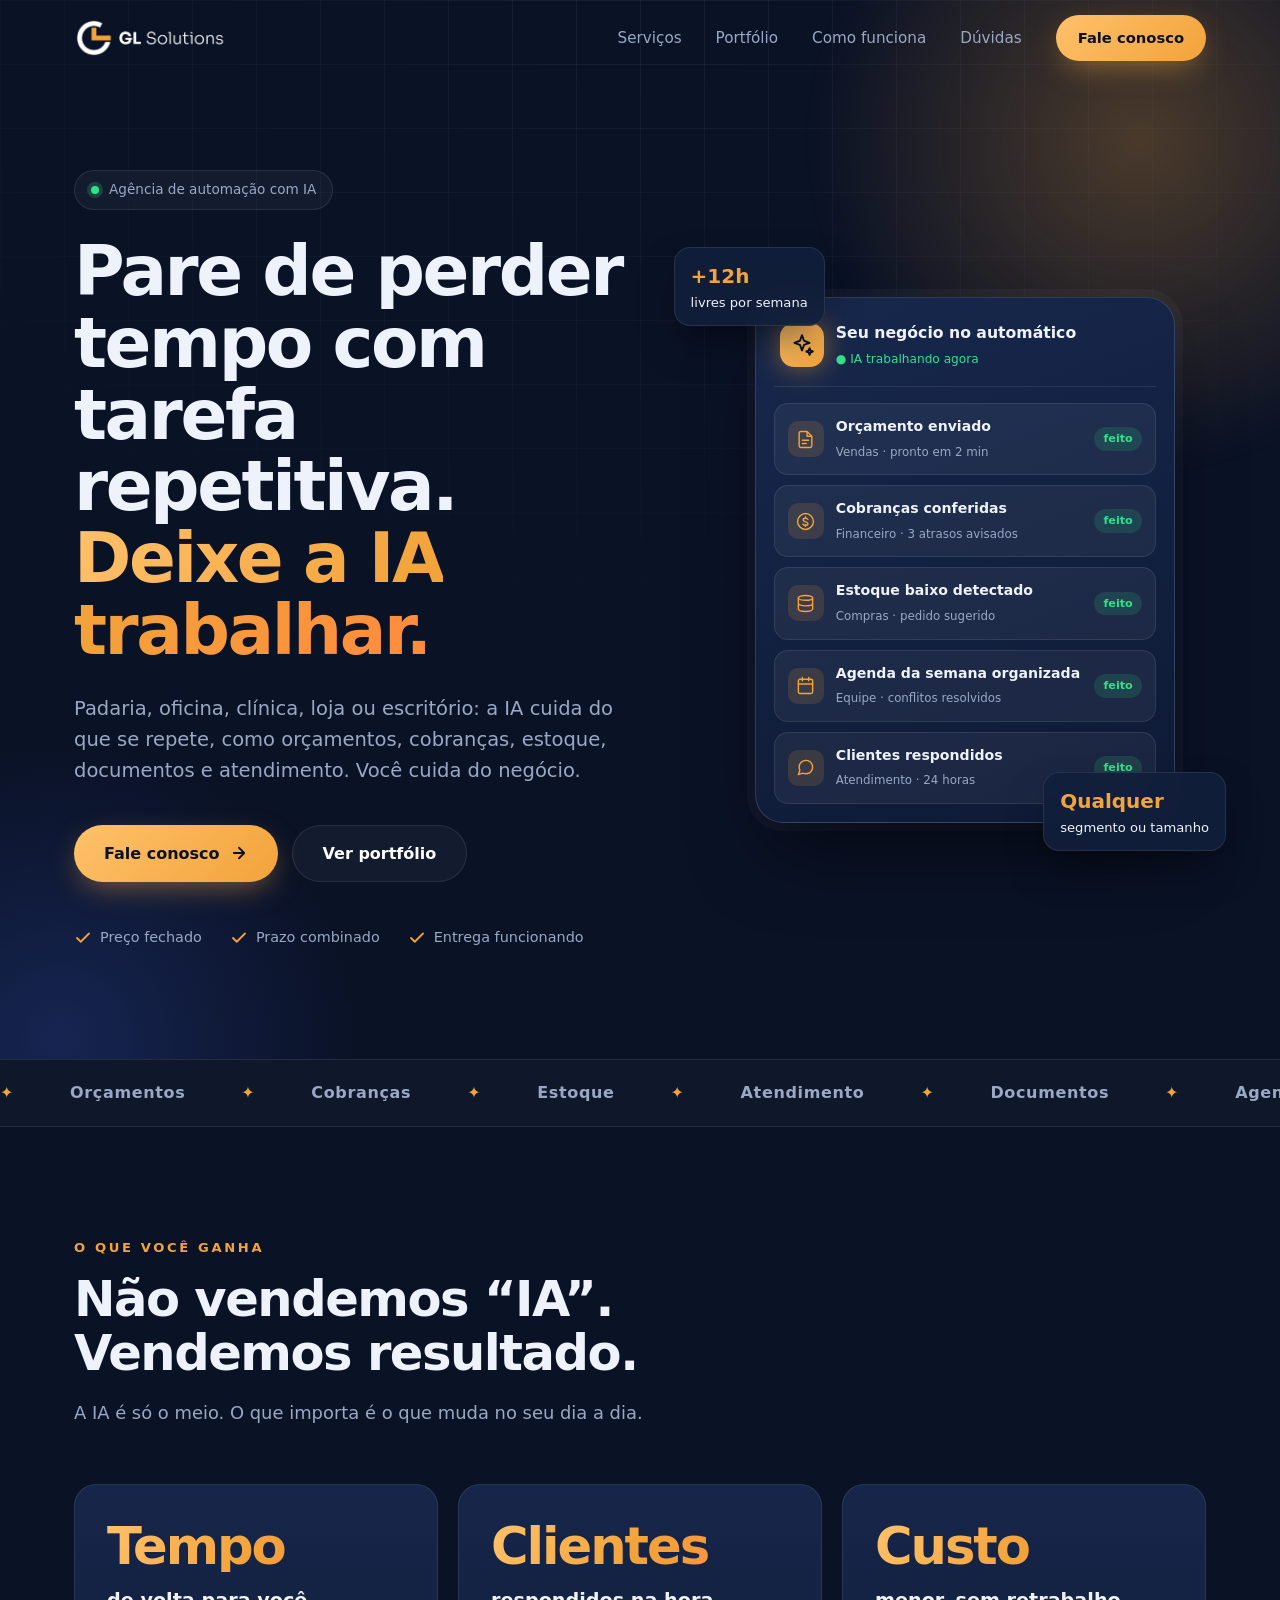
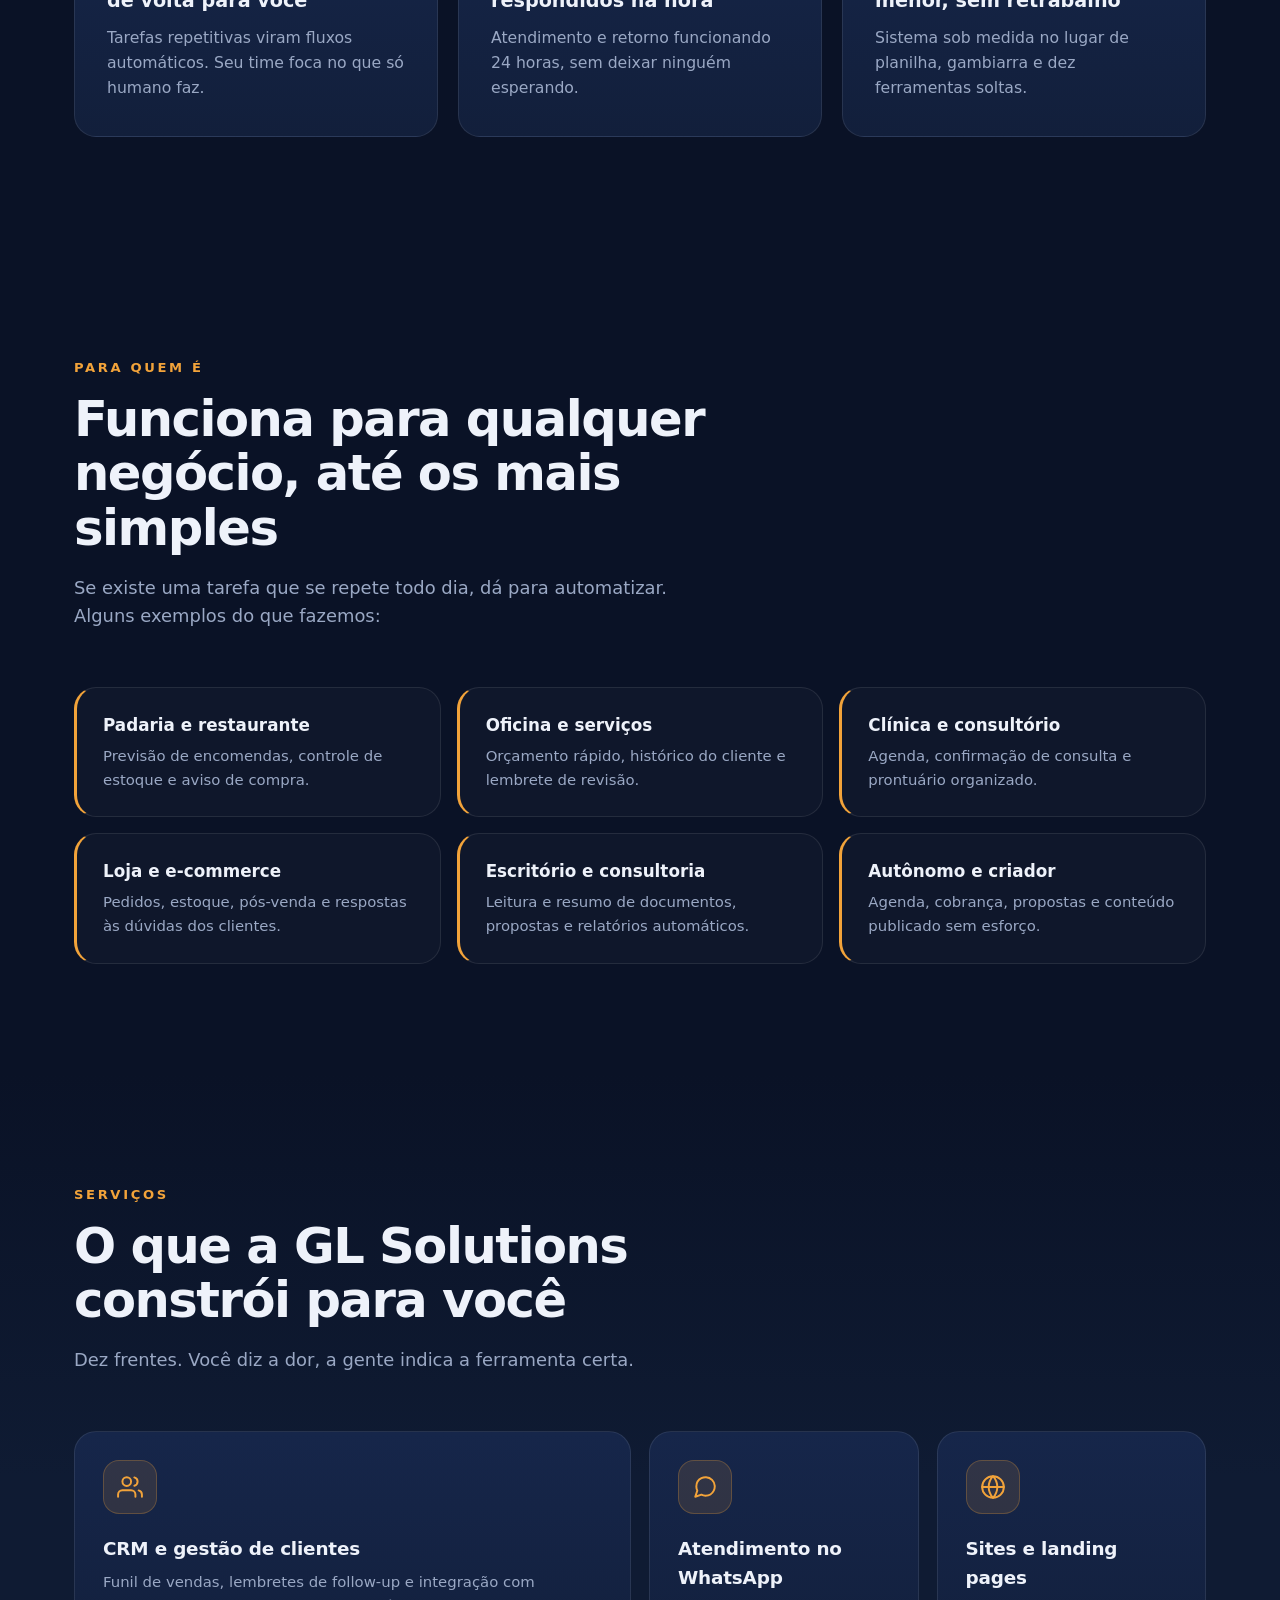
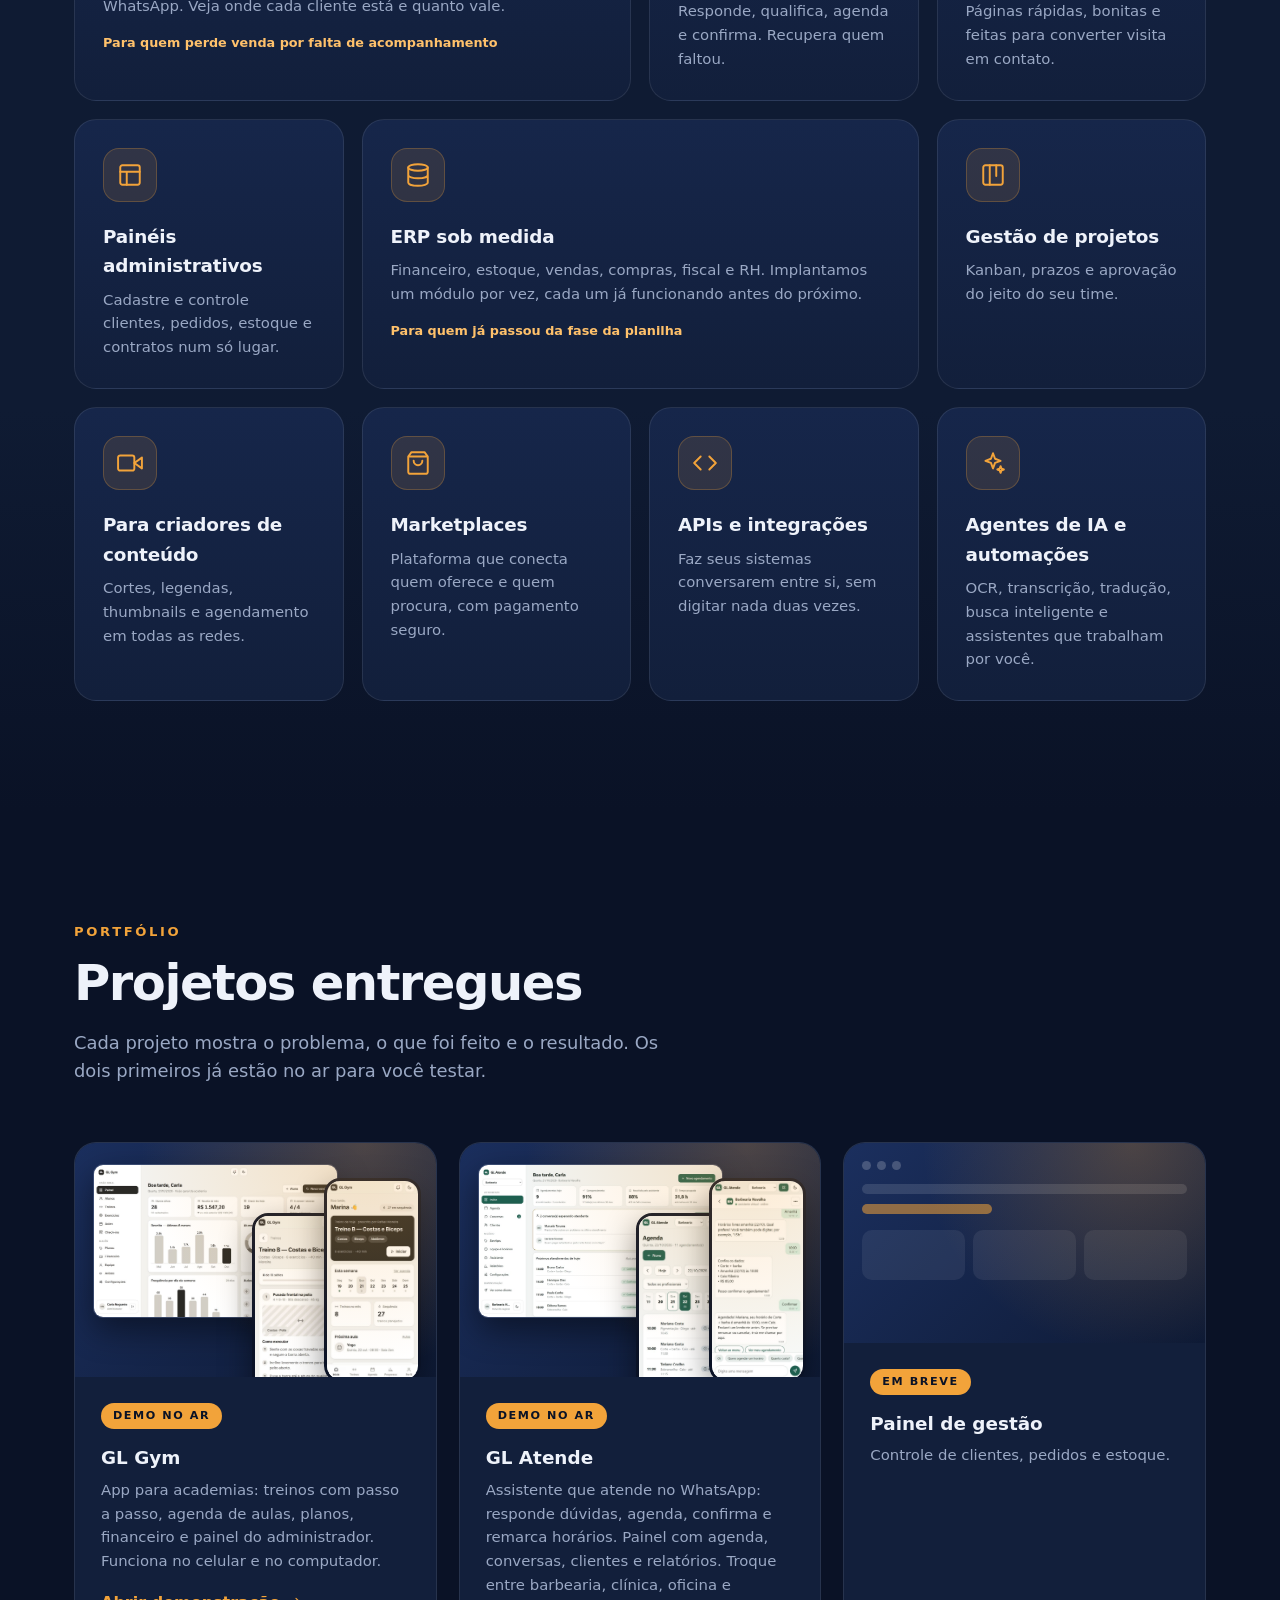
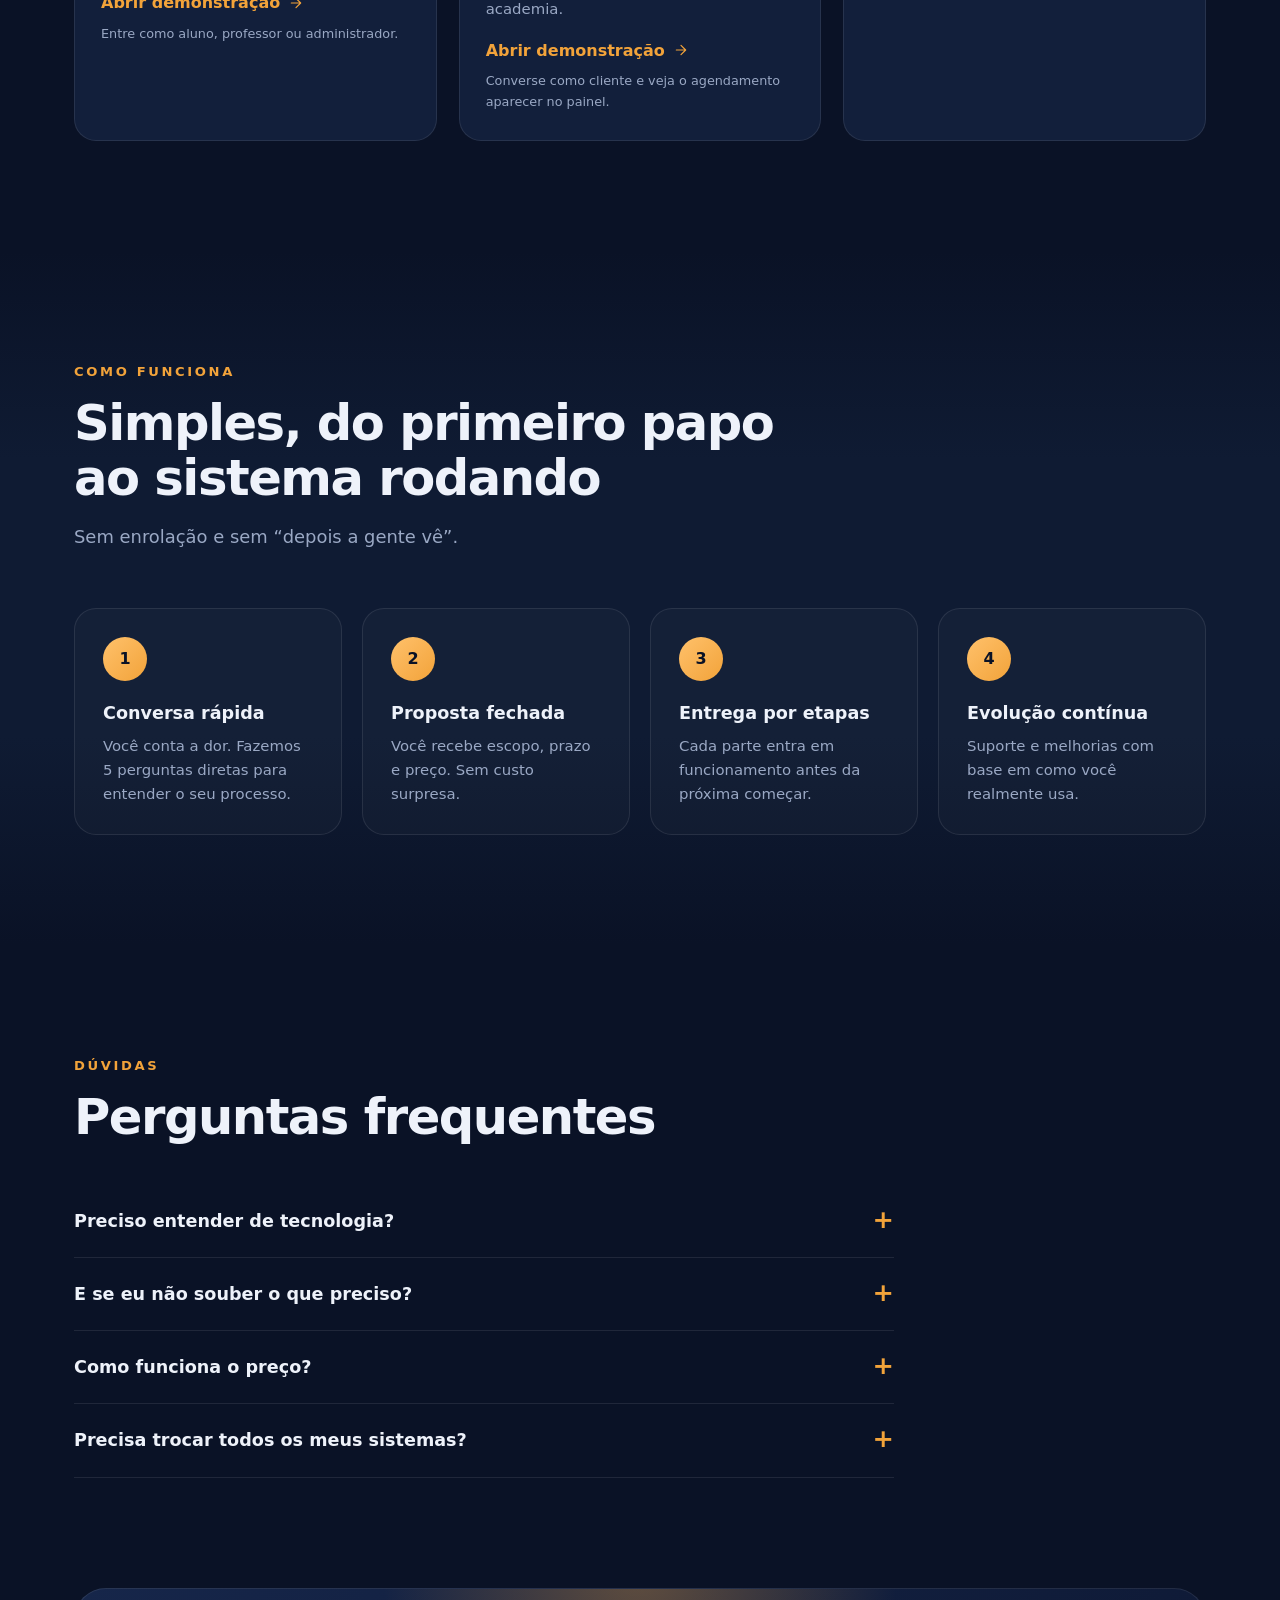
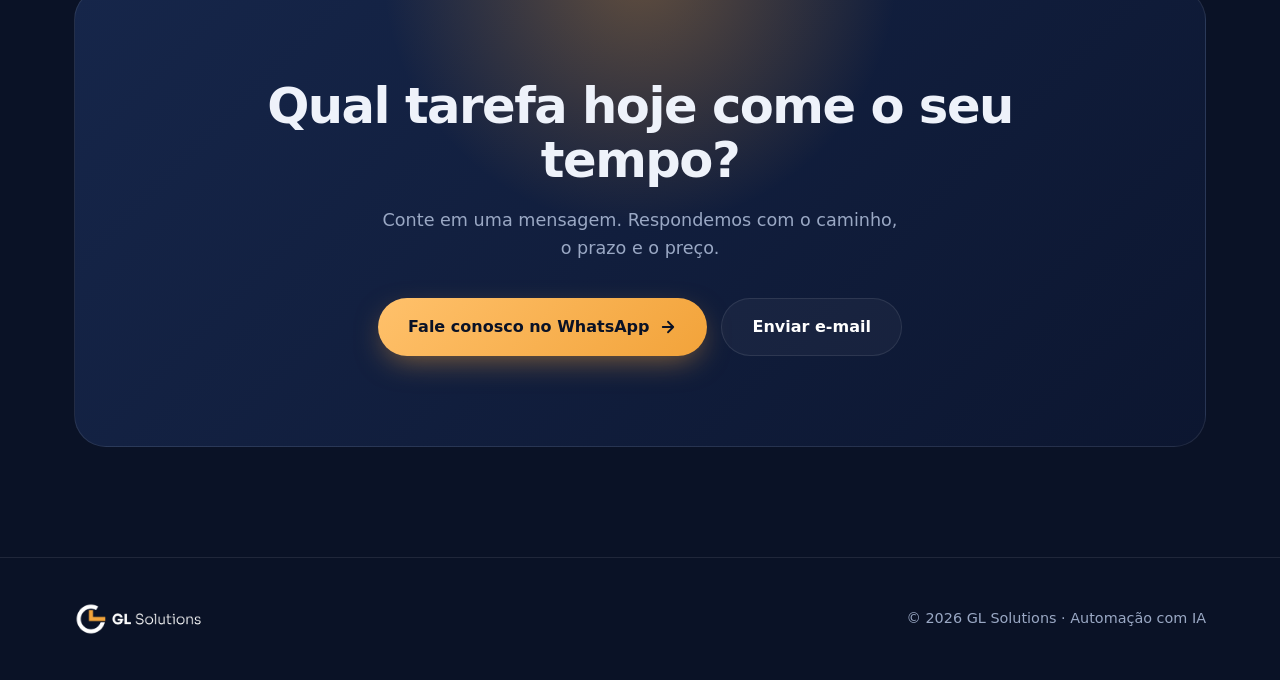
==== commit d6ac7671: "Portfólio: adiciona GL Atende (atendimento automático) com preview real Co-Authored-By: Claude Sonne" ====
--- a/index.html
+++ b/index.html
@@ -288,11 +288,11 @@
 <section id="portfolio"><div class="wrap">
   <div class="eyebrow">Portfólio</div>
   <h2 class="rv">Projetos entregues</h2>
-  <p class="sub rv">Cada projeto mostra o problema, o que foi feito e o resultado. O primeiro já está no ar para você testar.</p>
+  <p class="sub rv">Cada projeto mostra o problema, o que foi feito e o resultado. Os dois primeiros já estão no ar para você testar.</p>
   <div class="cases">
     <!-- Para adicionar um projeto: troque o conteúdo de um bloco .case e tire o selo "Em breve" -->
     <article class="case rv live"><a class="shot preview" href="demos/gl-gym/index.html" target="_blank" rel="noopener" aria-label="Abrir demonstração do GL Gym"><img class="pv-d" src="assets/glgym-desktop.jpg" alt="Painel administrativo do GL Gym no computador" loading="lazy"><img class="pv-p2" src="assets/glgym-treino.jpg" alt="Treino com passo a passo no celular" loading="lazy"><img class="pv-p1" src="assets/glgym-home.jpg" alt="Tela inicial do aluno no celular" loading="lazy"></a><div class="cbody"><span class="soon">DEMO NO AR</span><h3>GL Gym</h3><p>App para academias: treinos com passo a passo, agenda de aulas, planos, financeiro e painel do administrador. Funciona no celular e no computador.</p><a class="go" href="demos/gl-gym/index.html" target="_blank" rel="noopener">Abrir demonstração <svg class="i" style="width:16px;height:16px"><use href="#arrow"/></svg></a><div class="hint">Entre como aluno, professor ou administrador.</div></div></article>
-    <article class="case rv"><div class="shot"><div class="bar"><i></i><i></i><i></i></div><div class="line"></div><div class="line o"></div><div class="blk"><b></b><b></b><b></b></div></div><div class="cbody"><span class="soon">EM BREVE</span><h3>Automação de atendimento</h3><p>Do primeiro contato ao agendamento confirmado.</p></div></article>
+    <article class="case rv live"><a class="shot preview" href="demos/gl-atende/index.html" target="_blank" rel="noopener" aria-label="Abrir demonstração do GL Atende"><img class="pv-d" src="assets/glatende-desktop.jpg" alt="Painel do negócio do GL Atende no computador" loading="lazy"><img class="pv-p2" src="assets/glatende-agenda.jpg" alt="Agenda do dia no celular" loading="lazy"><img class="pv-p1" src="assets/glatende-chat.jpg" alt="Conversa de agendamento com o assistente no celular" loading="lazy"></a><div class="cbody"><span class="soon">DEMO NO AR</span><h3>GL Atende</h3><p>Assistente que atende no WhatsApp: responde dúvidas, agenda, confirma e remarca horários. Painel com agenda, conversas, clientes e relatórios. Troque entre barbearia, clínica, oficina e academia.</p><a class="go" href="demos/gl-atende/index.html" target="_blank" rel="noopener">Abrir demonstração <svg class="i" style="width:16px;height:16px"><use href="#arrow"/></svg></a><div class="hint">Converse como cliente e veja o agendamento aparecer no painel.</div></div></article>
     <article class="case rv"><div class="shot"><div class="bar"><i></i><i></i><i></i></div><div class="line"></div><div class="line o"></div><div class="blk"><b></b><b></b><b></b></div></div><div class="cbody"><span class="soon">EM BREVE</span><h3>Painel de gestão</h3><p>Controle de clientes, pedidos e estoque.</p></div></article>
   </div>
 </div></section>
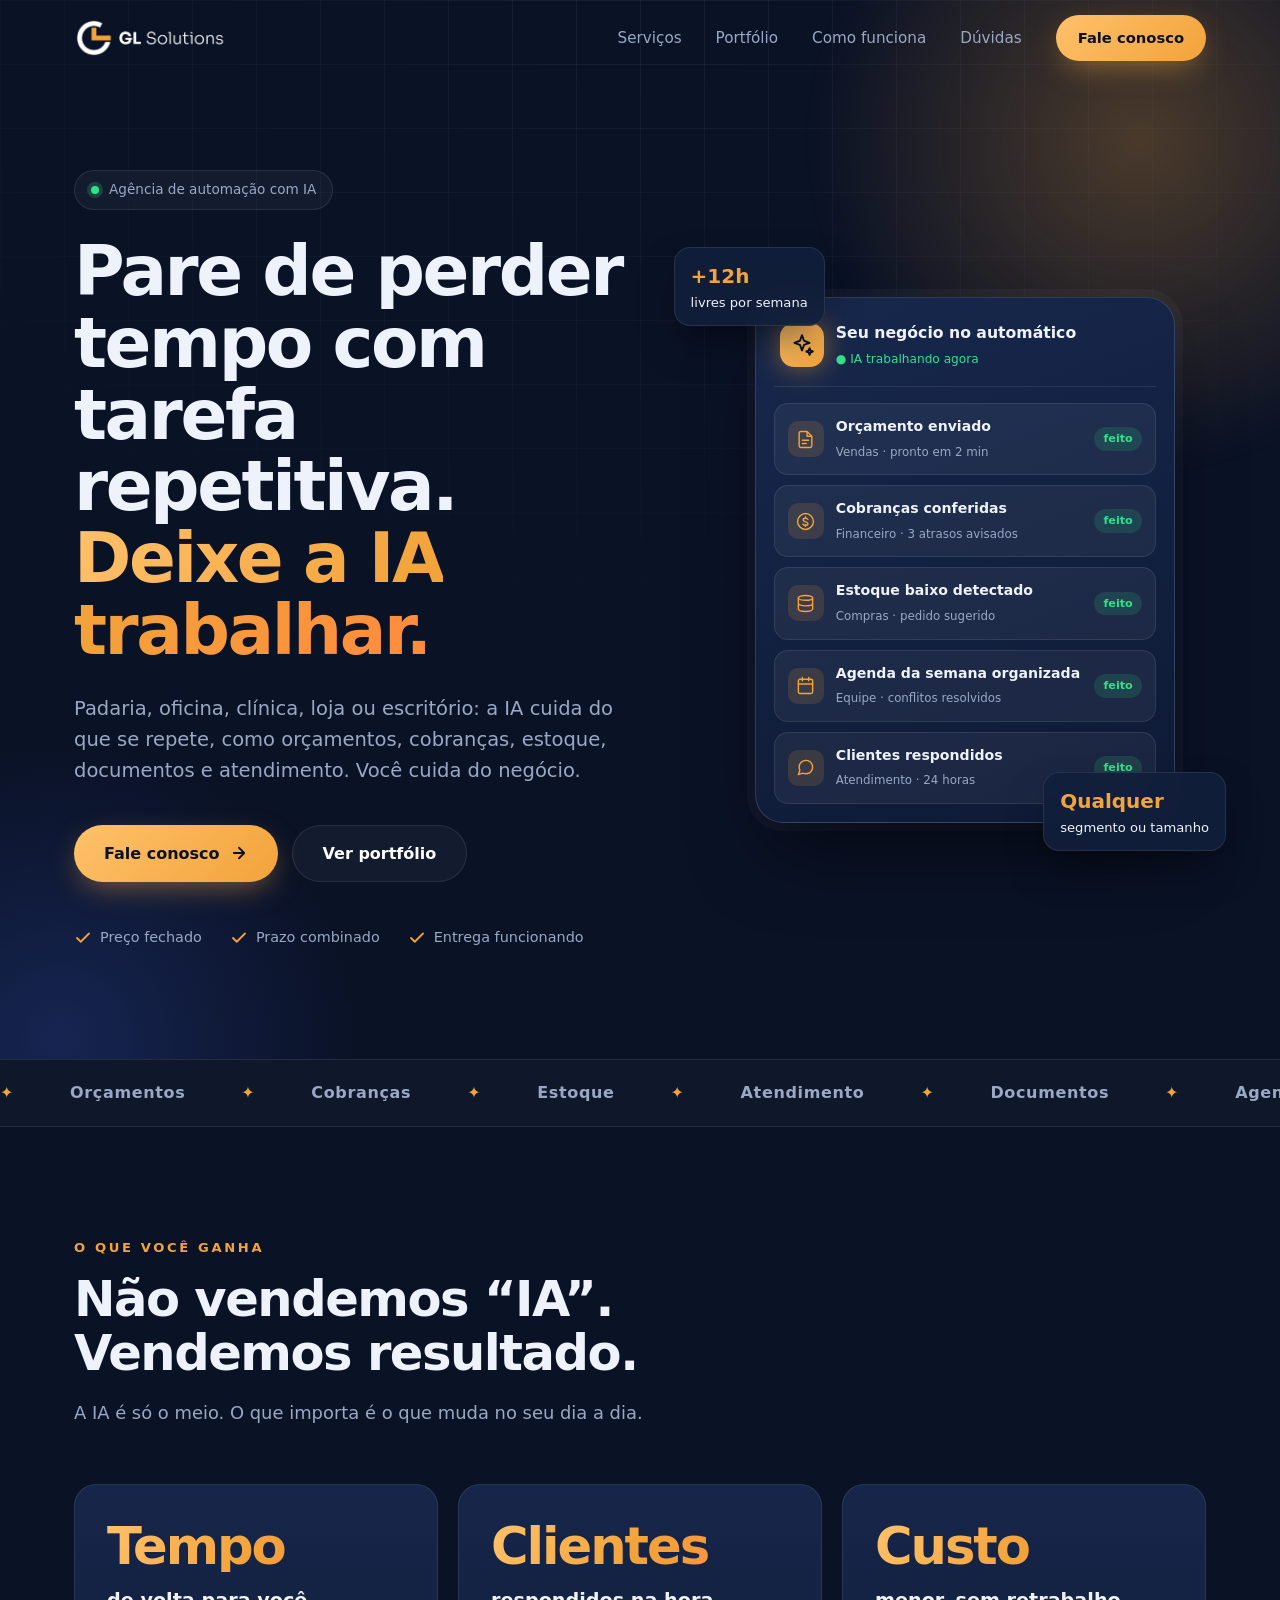
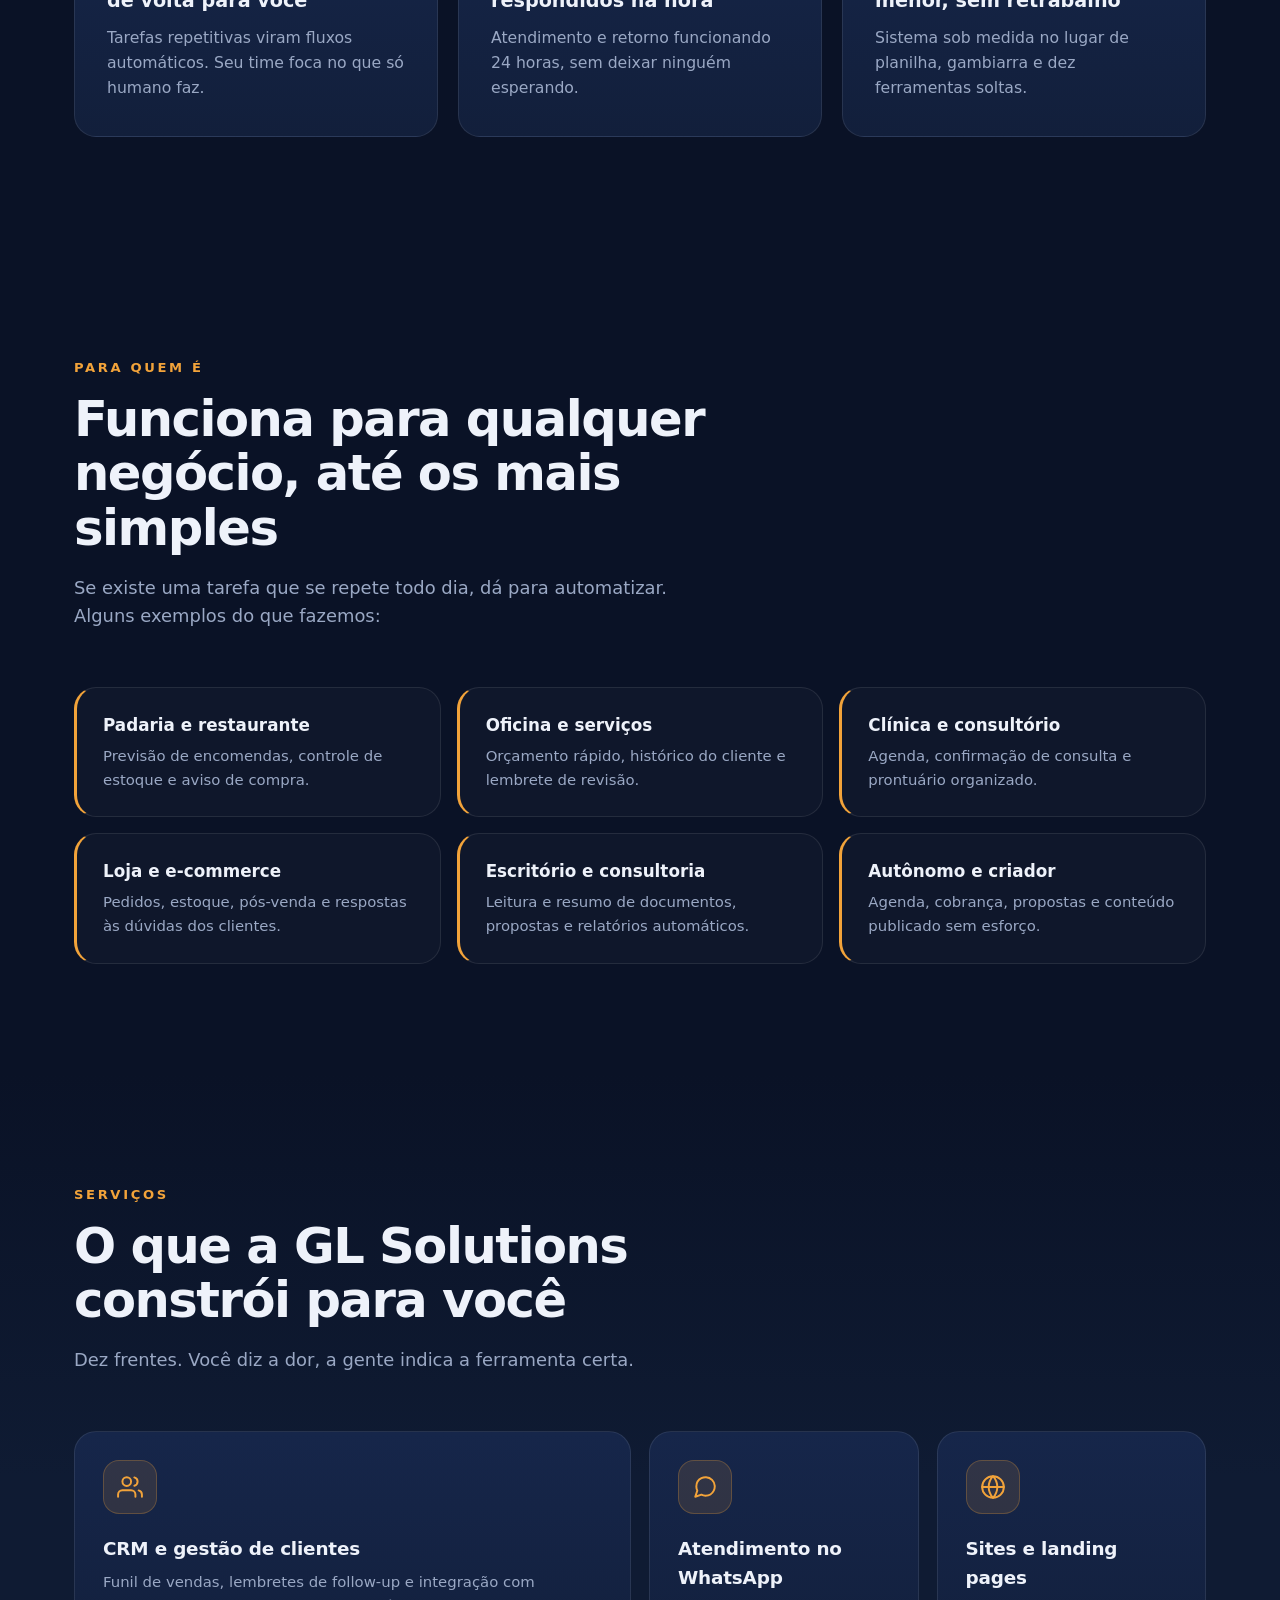
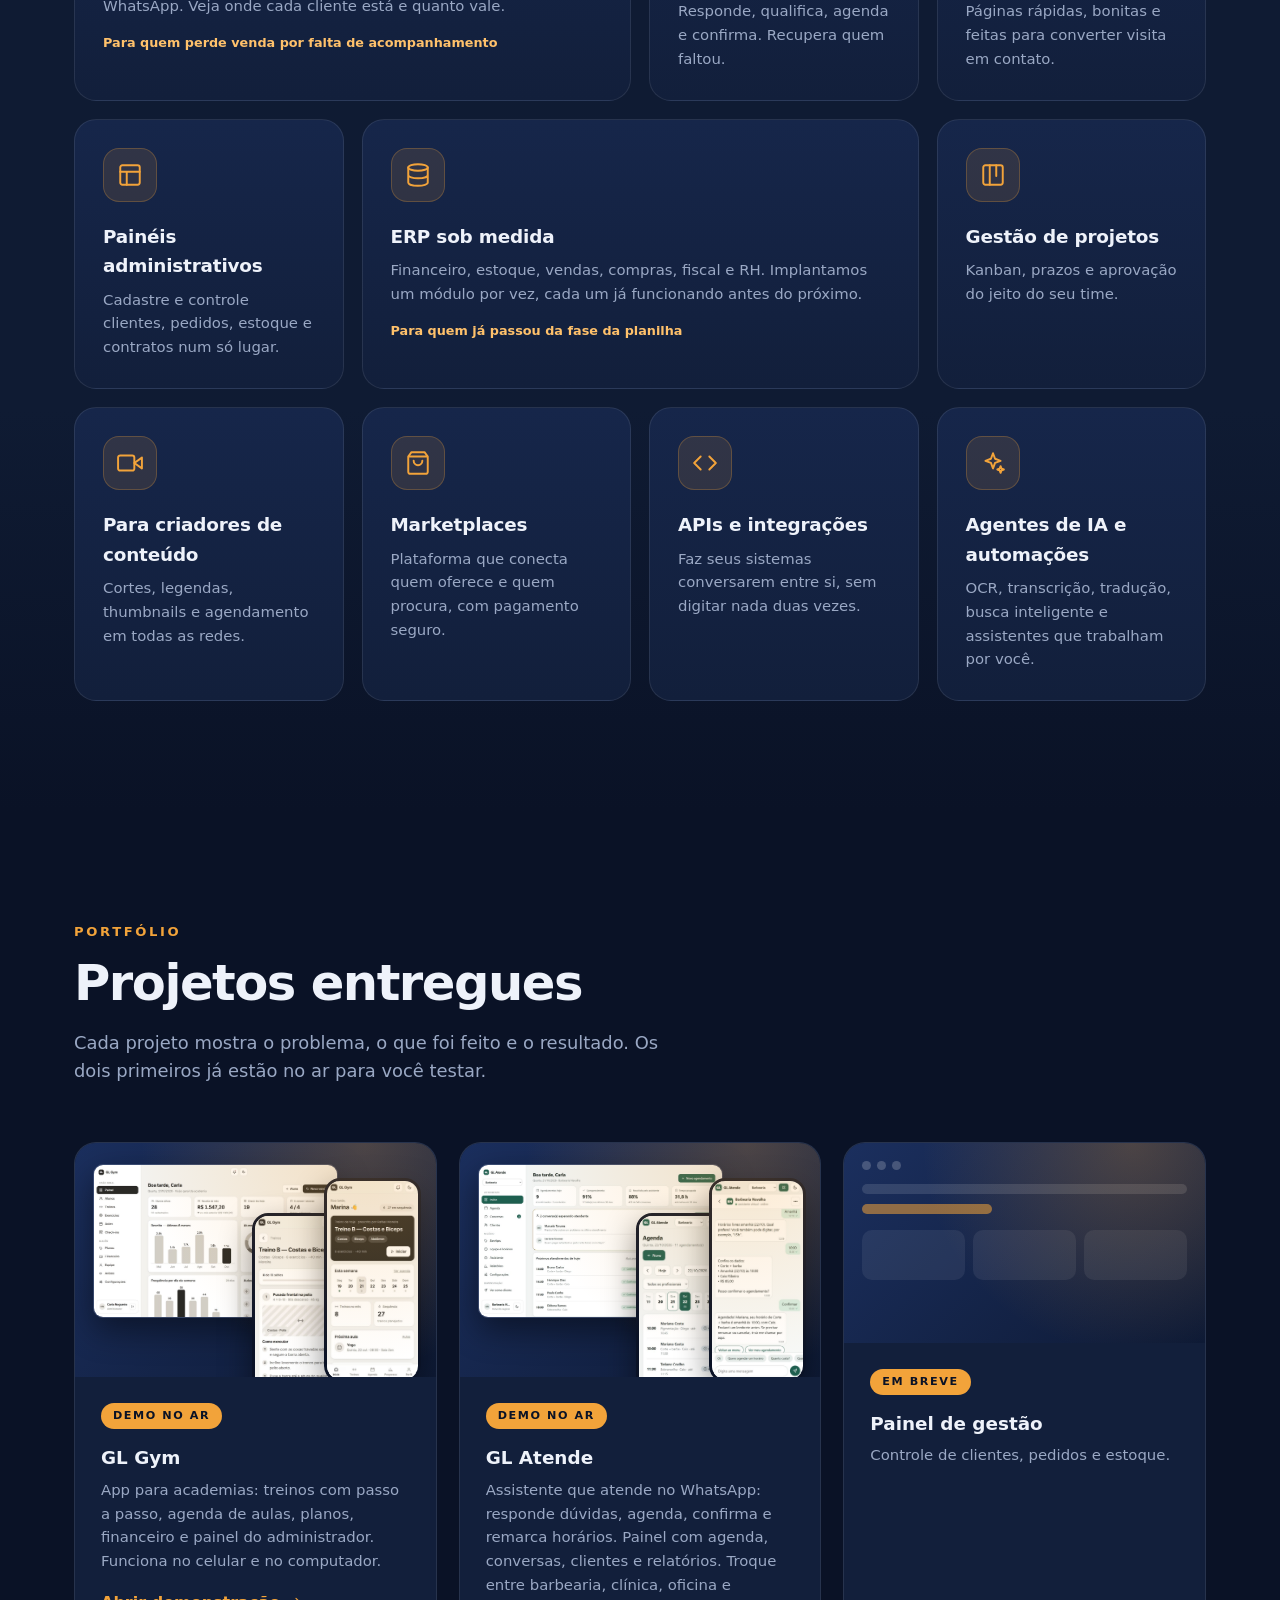
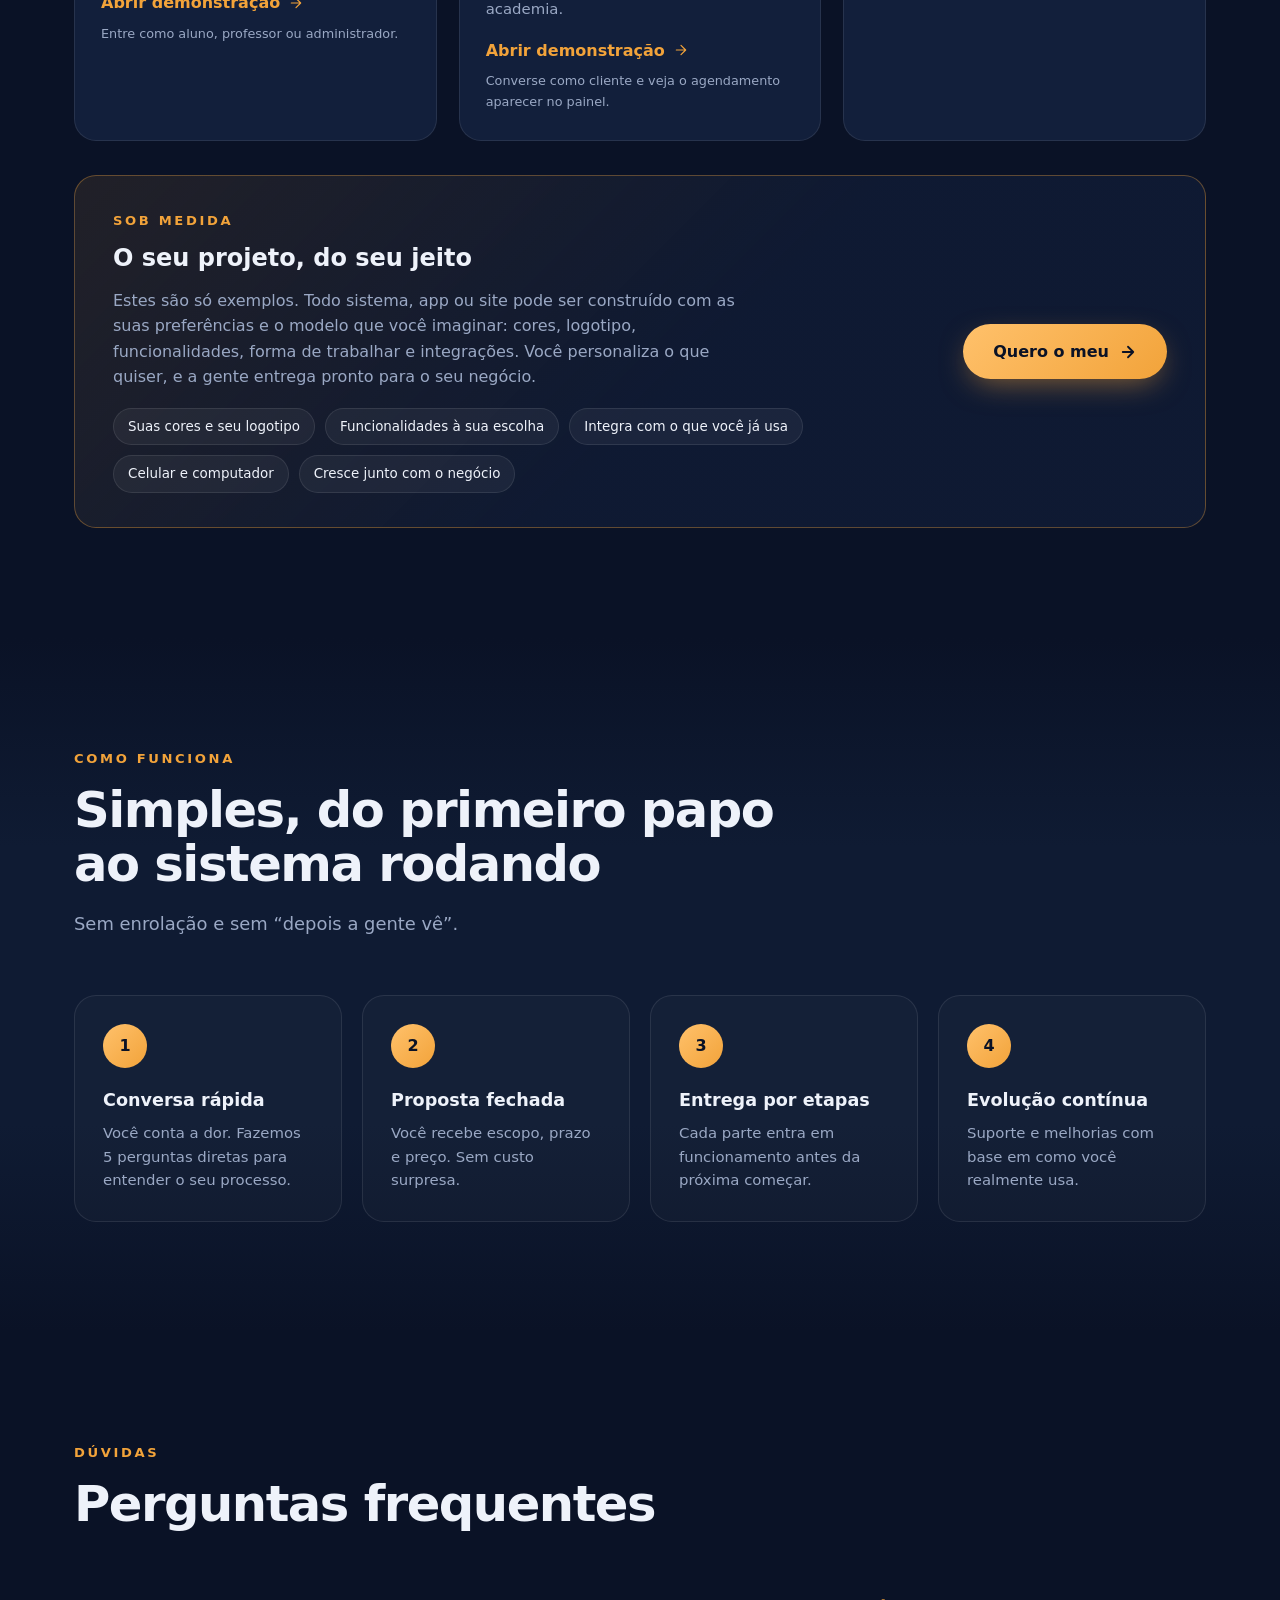
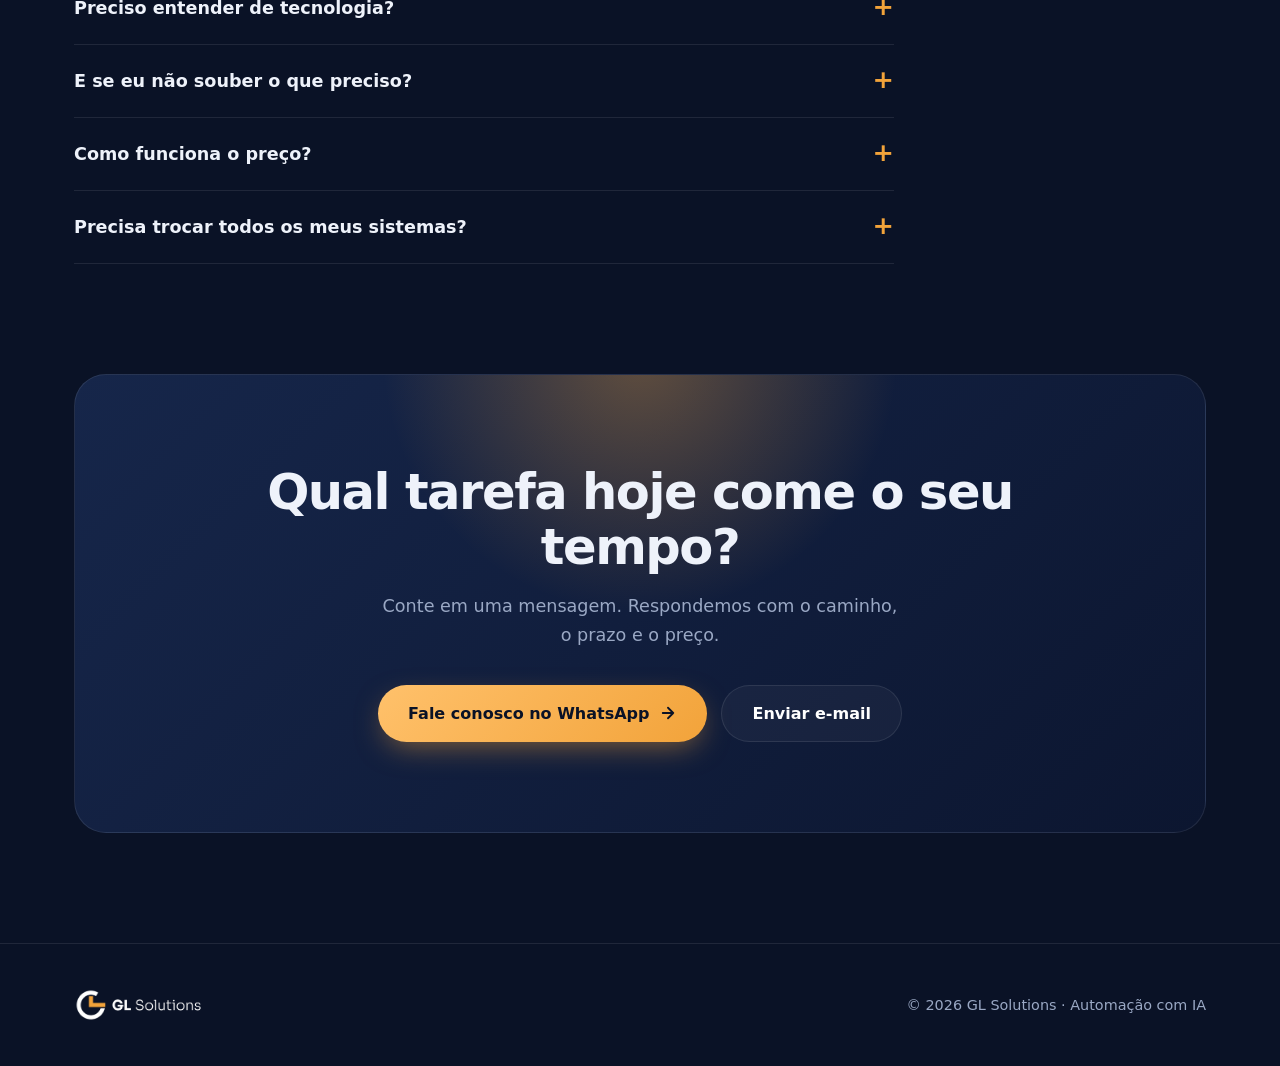
==== commit 1a946748: "Portfólio: aviso de projetos sob medida abaixo dos cases Co-Authored-By: Claude Sonnet 5.5 <noreply@" ====
--- a/index.html
+++ b/index.html
@@ -132,6 +132,16 @@
 .case.live .go{display:inline-flex;align-items:center;gap:8px;margin-top:16px;color:var(--orange);font-weight:700;text-decoration:none}
 .case.live .go:hover{text-decoration:underline}
 .case .hint{margin-top:8px;font-size:.8rem;color:var(--muted)}
+
+.custom{margin-top:34px;display:flex;align-items:center;justify-content:space-between;gap:28px;flex-wrap:wrap;padding:34px 38px;border-radius:var(--r);border:1px solid rgba(242,163,58,.35);background:linear-gradient(135deg,rgba(242,163,58,.10),rgba(18,31,59,.6) 55%)}
+.custom .cu-txt{flex:1 1 460px;min-width:0}
+.custom .eyebrow{margin-bottom:8px}
+.custom h3{font-size:1.5rem;margin-bottom:10px}
+.custom p{color:var(--muted);max-width:640px}
+.cu-chips{display:flex;flex-wrap:wrap;gap:10px;margin-top:18px}
+.cu-chips span{font-size:.84rem;color:var(--text);background:rgba(255,255,255,.05);border:1px solid var(--line);padding:7px 14px;border-radius:999px}
+.custom .btn{flex:none}
+@media(max-width:700px){.custom{padding:26px 22px}.custom .btn{width:100%;justify-content:center}}
 
 /* PROCESS */
 .steps{display:grid;grid-template-columns:repeat(4,1fr);gap:20px;position:relative}
@@ -295,6 +305,7 @@
     <article class="case rv live"><a class="shot preview" href="demos/gl-atende/index.html" target="_blank" rel="noopener" aria-label="Abrir demonstração do GL Atende"><img class="pv-d" src="assets/glatende-desktop.jpg" alt="Painel do negócio do GL Atende no computador" loading="lazy"><img class="pv-p2" src="assets/glatende-agenda.jpg" alt="Agenda do dia no celular" loading="lazy"><img class="pv-p1" src="assets/glatende-chat.jpg" alt="Conversa de agendamento com o assistente no celular" loading="lazy"></a><div class="cbody"><span class="soon">DEMO NO AR</span><h3>GL Atende</h3><p>Assistente que atende no WhatsApp: responde dúvidas, agenda, confirma e remarca horários. Painel com agenda, conversas, clientes e relatórios. Troque entre barbearia, clínica, oficina e academia.</p><a class="go" href="demos/gl-atende/index.html" target="_blank" rel="noopener">Abrir demonstração <svg class="i" style="width:16px;height:16px"><use href="#arrow"/></svg></a><div class="hint">Converse como cliente e veja o agendamento aparecer no painel.</div></div></article>
     <article class="case rv"><div class="shot"><div class="bar"><i></i><i></i><i></i></div><div class="line"></div><div class="line o"></div><div class="blk"><b></b><b></b><b></b></div></div><div class="cbody"><span class="soon">EM BREVE</span><h3>Painel de gestão</h3><p>Controle de clientes, pedidos e estoque.</p></div></article>
   </div>
+  <div class="custom rv"><div class="cu-txt"><div class="eyebrow">Sob medida</div><h3>O seu projeto, do seu jeito</h3><p>Estes são só exemplos. Todo sistema, app ou site pode ser construído com as suas preferências e o modelo que você imaginar: cores, logotipo, funcionalidades, forma de trabalhar e integrações. Você personaliza o que quiser, e a gente entrega pronto para o seu negócio.</p><div class="cu-chips"><span>Suas cores e seu logotipo</span><span>Funcionalidades à sua escolha</span><span>Integra com o que você já usa</span><span>Celular e computador</span><span>Cresce junto com o negócio</span></div></div><a class="btn" href="#contato">Quero o meu <svg><use href="#arrow"/></svg></a></div>
 </div></section>
 
 <section id="processo" class="alt"><div class="wrap">
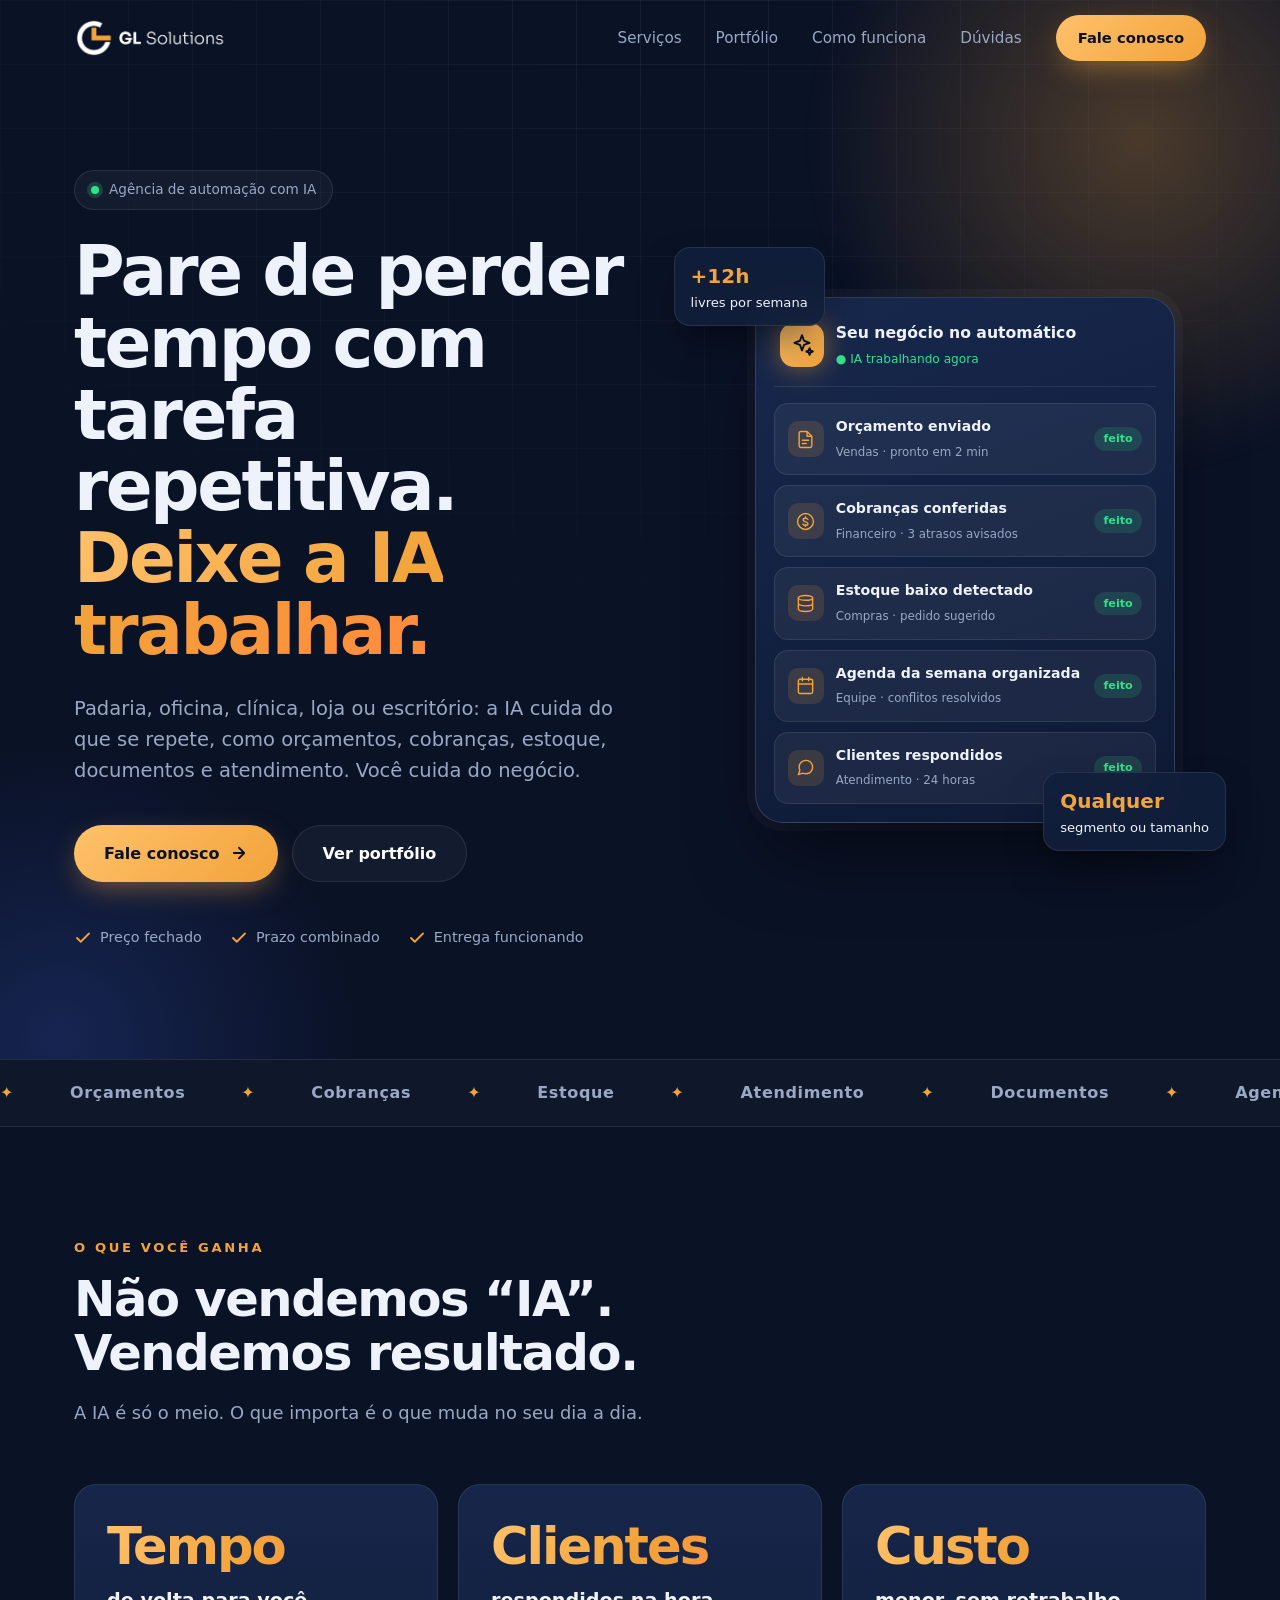
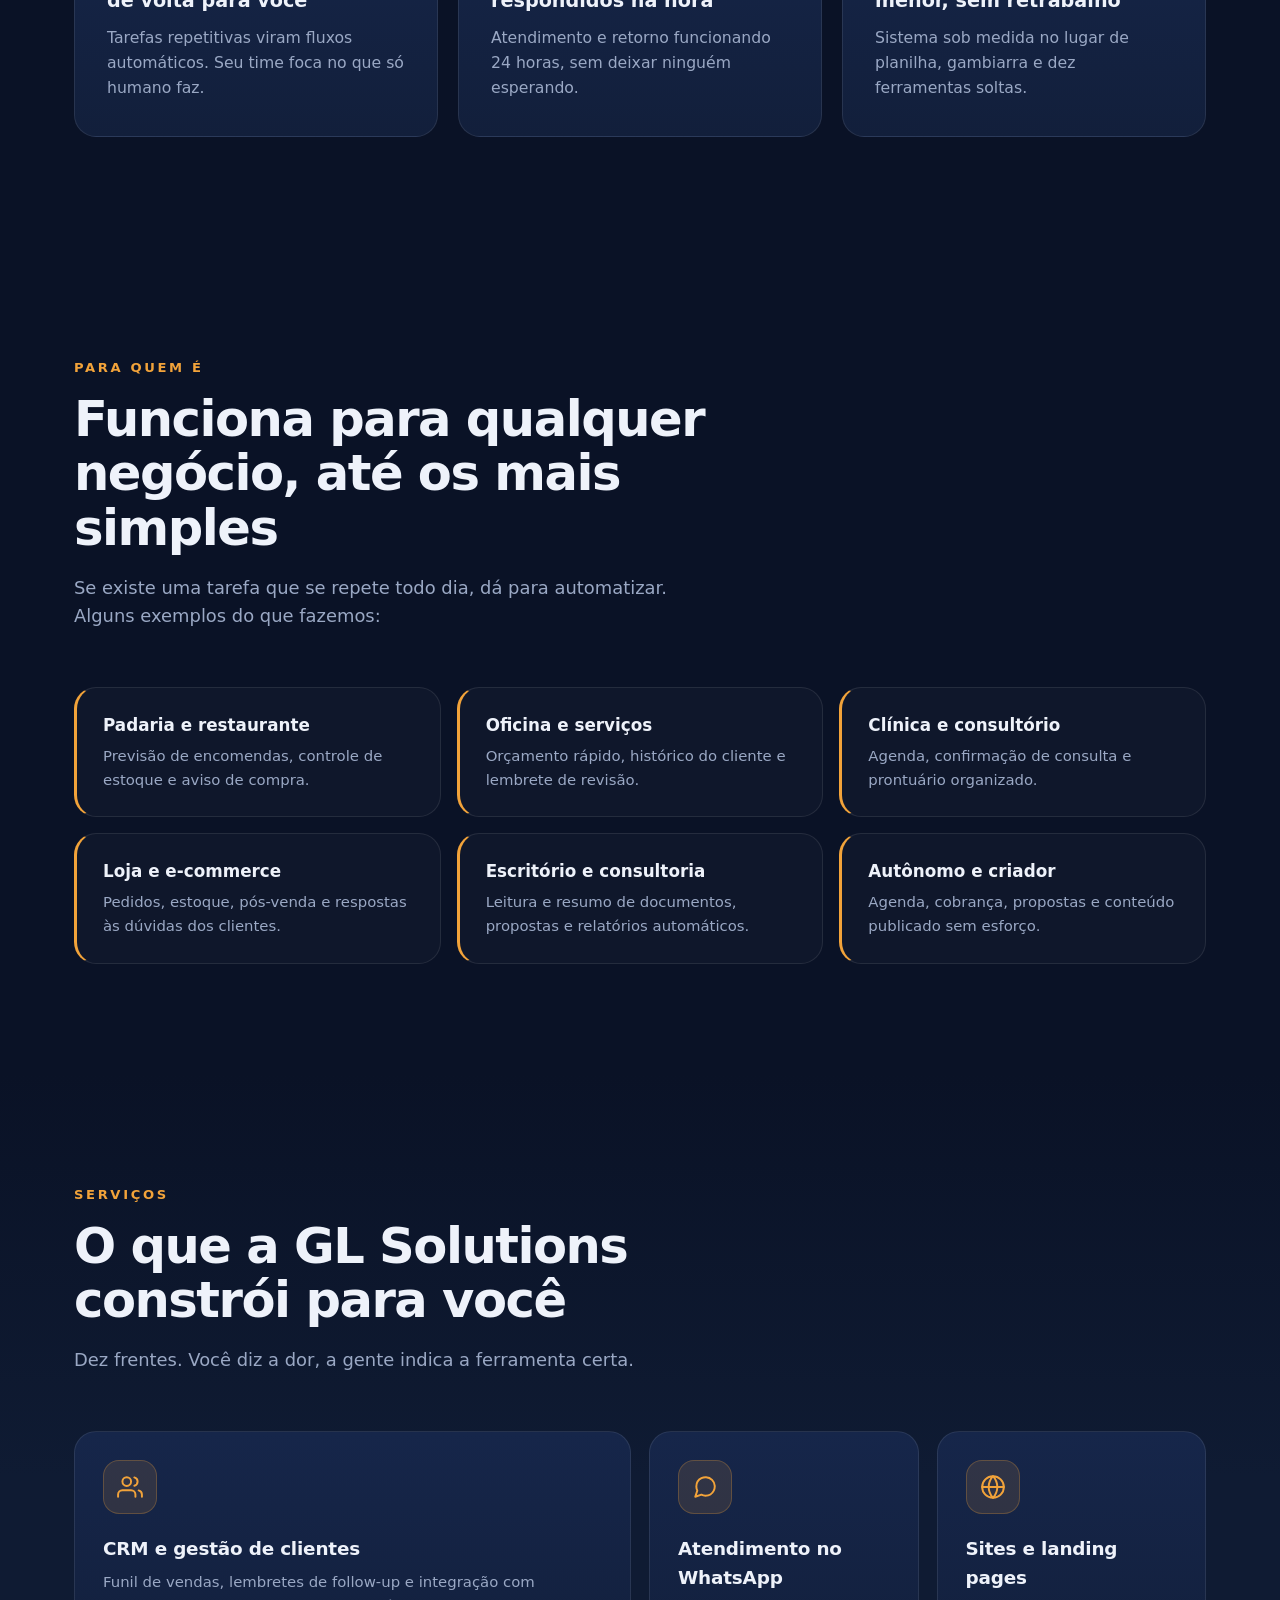
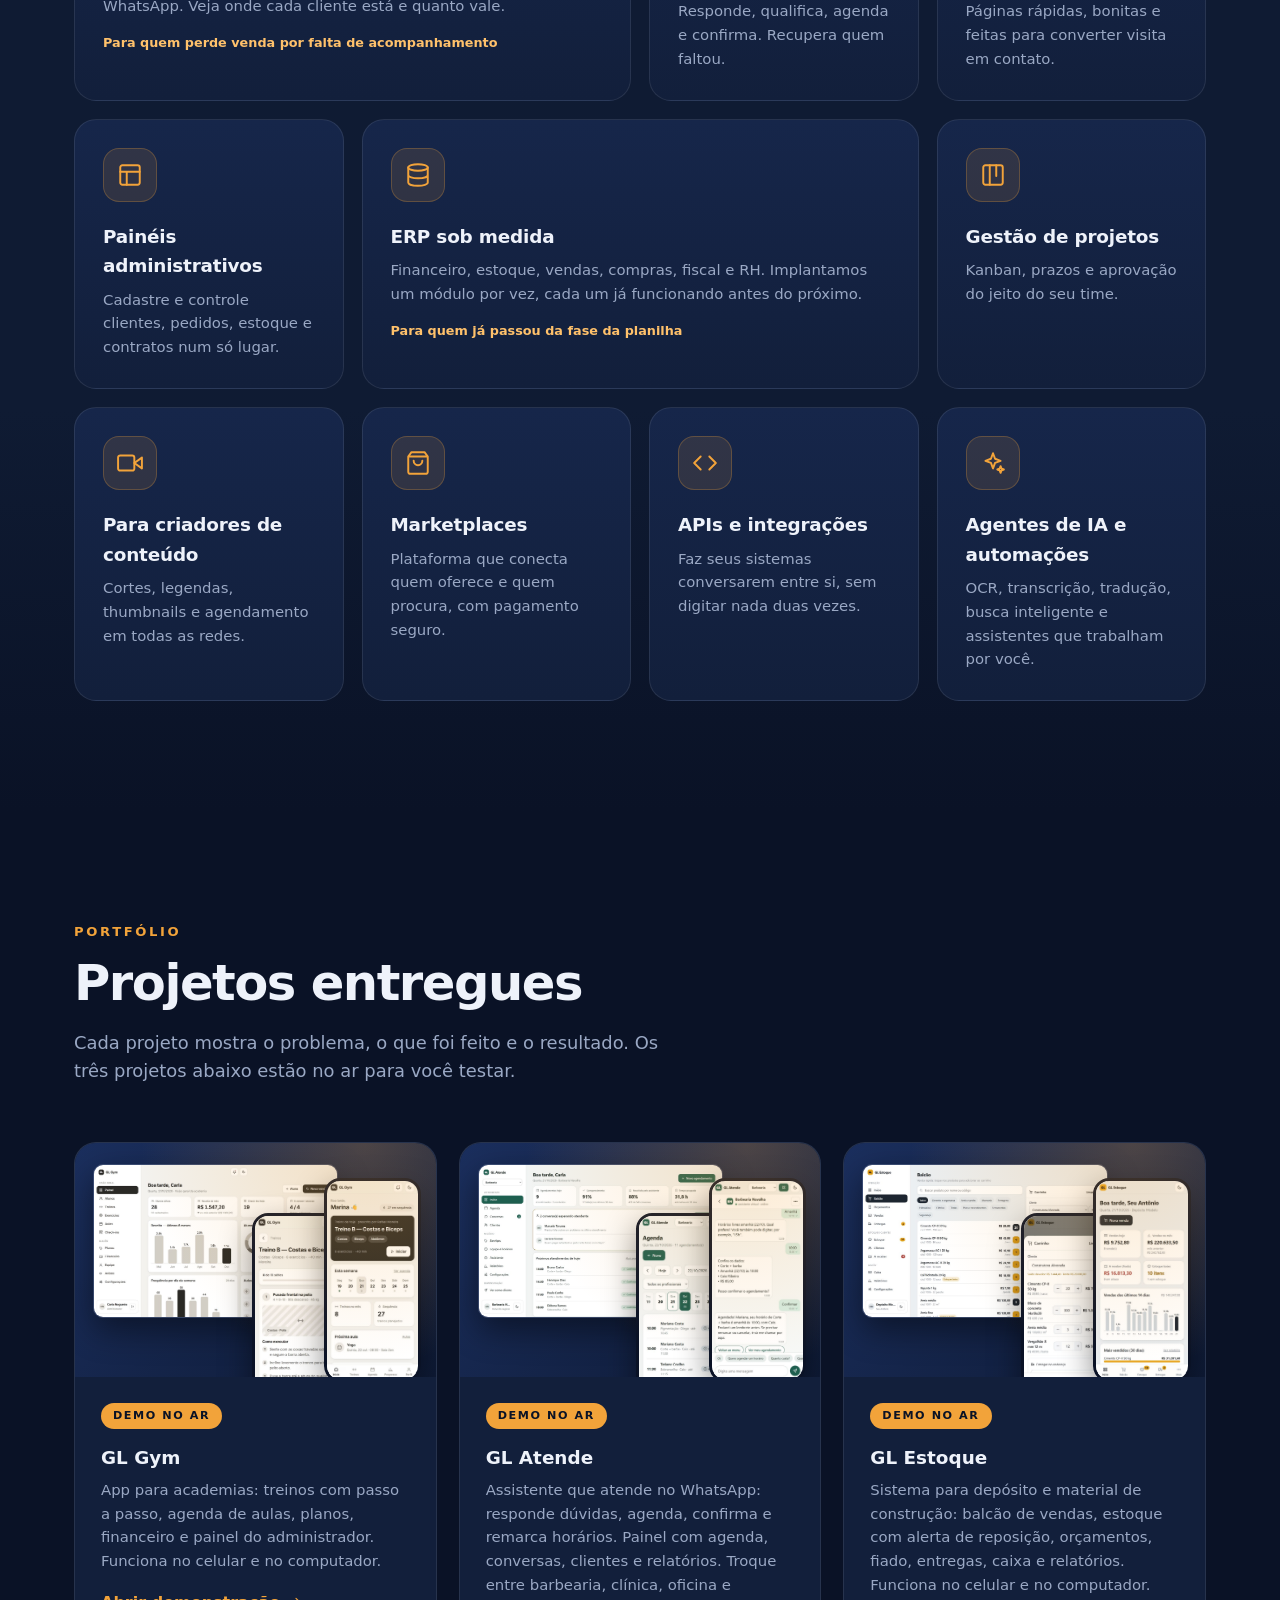
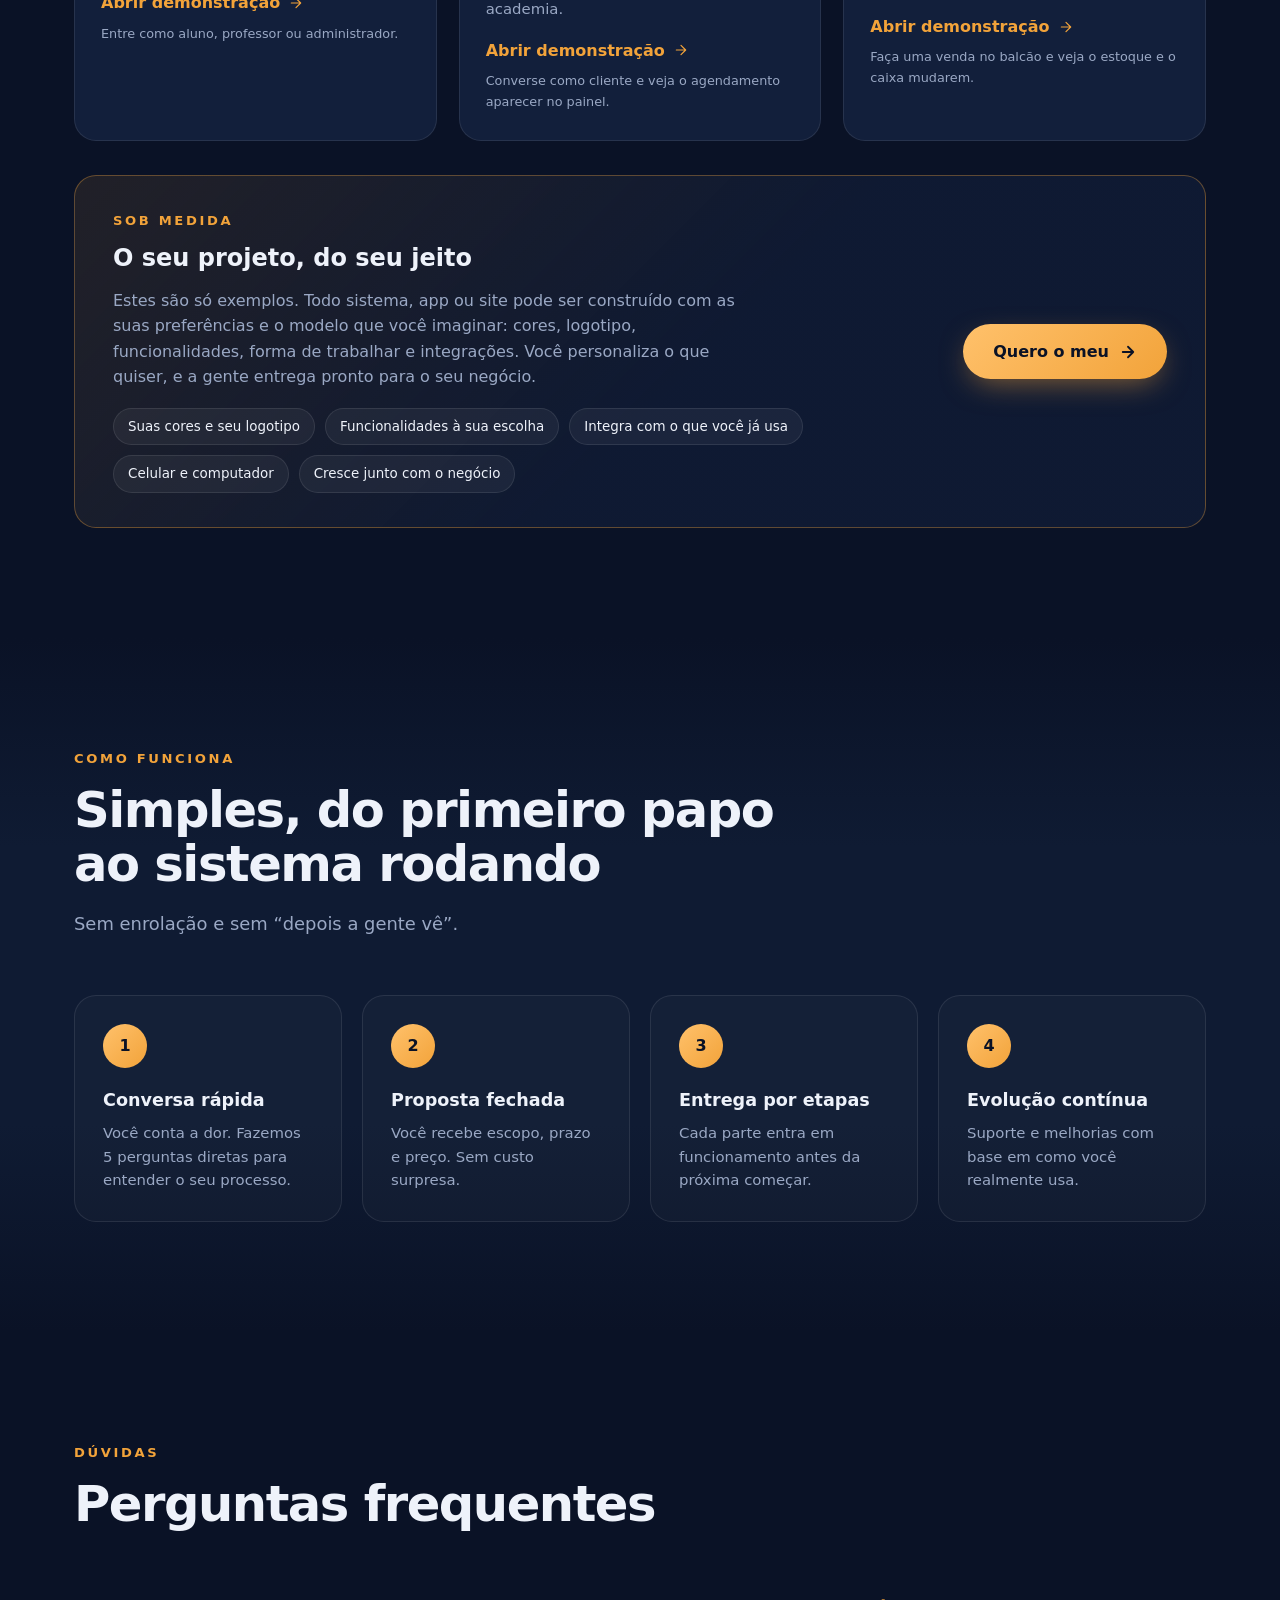
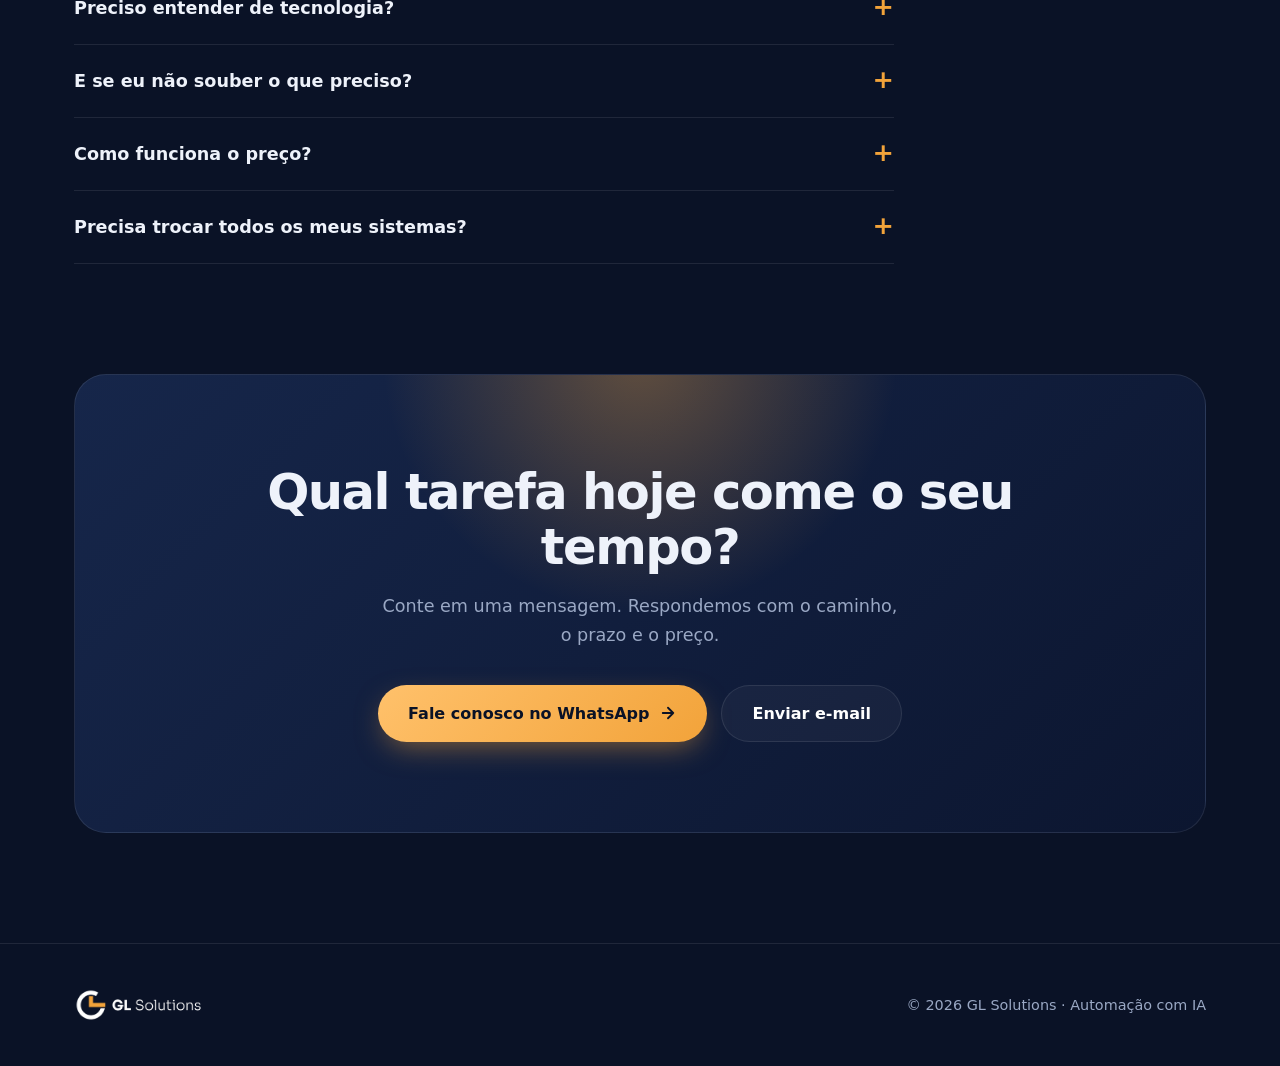
==== commit abd4dfa2: "Portfólio: adiciona GL Estoque (sistema para depósito) com preview real Co-Authored-By: Claude Sonne" ====
--- a/index.html
+++ b/index.html
@@ -298,12 +298,12 @@
 <section id="portfolio"><div class="wrap">
   <div class="eyebrow">Portfólio</div>
   <h2 class="rv">Projetos entregues</h2>
-  <p class="sub rv">Cada projeto mostra o problema, o que foi feito e o resultado. Os dois primeiros já estão no ar para você testar.</p>
+  <p class="sub rv">Cada projeto mostra o problema, o que foi feito e o resultado. Os três projetos abaixo estão no ar para você testar.</p>
   <div class="cases">
     <!-- Para adicionar um projeto: troque o conteúdo de um bloco .case e tire o selo "Em breve" -->
     <article class="case rv live"><a class="shot preview" href="demos/gl-gym/index.html" target="_blank" rel="noopener" aria-label="Abrir demonstração do GL Gym"><img class="pv-d" src="assets/glgym-desktop.jpg" alt="Painel administrativo do GL Gym no computador" loading="lazy"><img class="pv-p2" src="assets/glgym-treino.jpg" alt="Treino com passo a passo no celular" loading="lazy"><img class="pv-p1" src="assets/glgym-home.jpg" alt="Tela inicial do aluno no celular" loading="lazy"></a><div class="cbody"><span class="soon">DEMO NO AR</span><h3>GL Gym</h3><p>App para academias: treinos com passo a passo, agenda de aulas, planos, financeiro e painel do administrador. Funciona no celular e no computador.</p><a class="go" href="demos/gl-gym/index.html" target="_blank" rel="noopener">Abrir demonstração <svg class="i" style="width:16px;height:16px"><use href="#arrow"/></svg></a><div class="hint">Entre como aluno, professor ou administrador.</div></div></article>
     <article class="case rv live"><a class="shot preview" href="demos/gl-atende/index.html" target="_blank" rel="noopener" aria-label="Abrir demonstração do GL Atende"><img class="pv-d" src="assets/glatende-desktop.jpg" alt="Painel do negócio do GL Atende no computador" loading="lazy"><img class="pv-p2" src="assets/glatende-agenda.jpg" alt="Agenda do dia no celular" loading="lazy"><img class="pv-p1" src="assets/glatende-chat.jpg" alt="Conversa de agendamento com o assistente no celular" loading="lazy"></a><div class="cbody"><span class="soon">DEMO NO AR</span><h3>GL Atende</h3><p>Assistente que atende no WhatsApp: responde dúvidas, agenda, confirma e remarca horários. Painel com agenda, conversas, clientes e relatórios. Troque entre barbearia, clínica, oficina e academia.</p><a class="go" href="demos/gl-atende/index.html" target="_blank" rel="noopener">Abrir demonstração <svg class="i" style="width:16px;height:16px"><use href="#arrow"/></svg></a><div class="hint">Converse como cliente e veja o agendamento aparecer no painel.</div></div></article>
-    <article class="case rv"><div class="shot"><div class="bar"><i></i><i></i><i></i></div><div class="line"></div><div class="line o"></div><div class="blk"><b></b><b></b><b></b></div></div><div class="cbody"><span class="soon">EM BREVE</span><h3>Painel de gestão</h3><p>Controle de clientes, pedidos e estoque.</p></div></article>
+    <article class="case rv live"><a class="shot preview" href="demos/gl-estoque/index.html" target="_blank" rel="noopener" aria-label="Abrir demonstração do GL Estoque"><img class="pv-d" src="assets/glestoque-desktop.jpg" alt="Balcão de vendas do GL Estoque no computador" loading="lazy"><img class="pv-p2" src="assets/glestoque-carrinho.jpg" alt="Carrinho de venda no celular" loading="lazy"><img class="pv-p1" src="assets/glestoque-inicio.jpg" alt="Painel de vendas e estoque no celular" loading="lazy"></a><div class="cbody"><span class="soon">DEMO NO AR</span><h3>GL Estoque</h3><p>Sistema para depósito e material de construção: balcão de vendas, estoque com alerta de reposição, orçamentos, fiado, entregas, caixa e relatórios. Funciona no celular e no computador.</p><a class="go" href="demos/gl-estoque/index.html" target="_blank" rel="noopener">Abrir demonstração <svg class="i" style="width:16px;height:16px"><use href="#arrow"/></svg></a><div class="hint">Faça uma venda no balcão e veja o estoque e o caixa mudarem.</div></div></article>
   </div>
   <div class="custom rv"><div class="cu-txt"><div class="eyebrow">Sob medida</div><h3>O seu projeto, do seu jeito</h3><p>Estes são só exemplos. Todo sistema, app ou site pode ser construído com as suas preferências e o modelo que você imaginar: cores, logotipo, funcionalidades, forma de trabalhar e integrações. Você personaliza o que quiser, e a gente entrega pronto para o seu negócio.</p><div class="cu-chips"><span>Suas cores e seu logotipo</span><span>Funcionalidades à sua escolha</span><span>Integra com o que você já usa</span><span>Celular e computador</span><span>Cresce junto com o negócio</span></div></div><a class="btn" href="#contato">Quero o meu <svg><use href="#arrow"/></svg></a></div>
 </div></section>
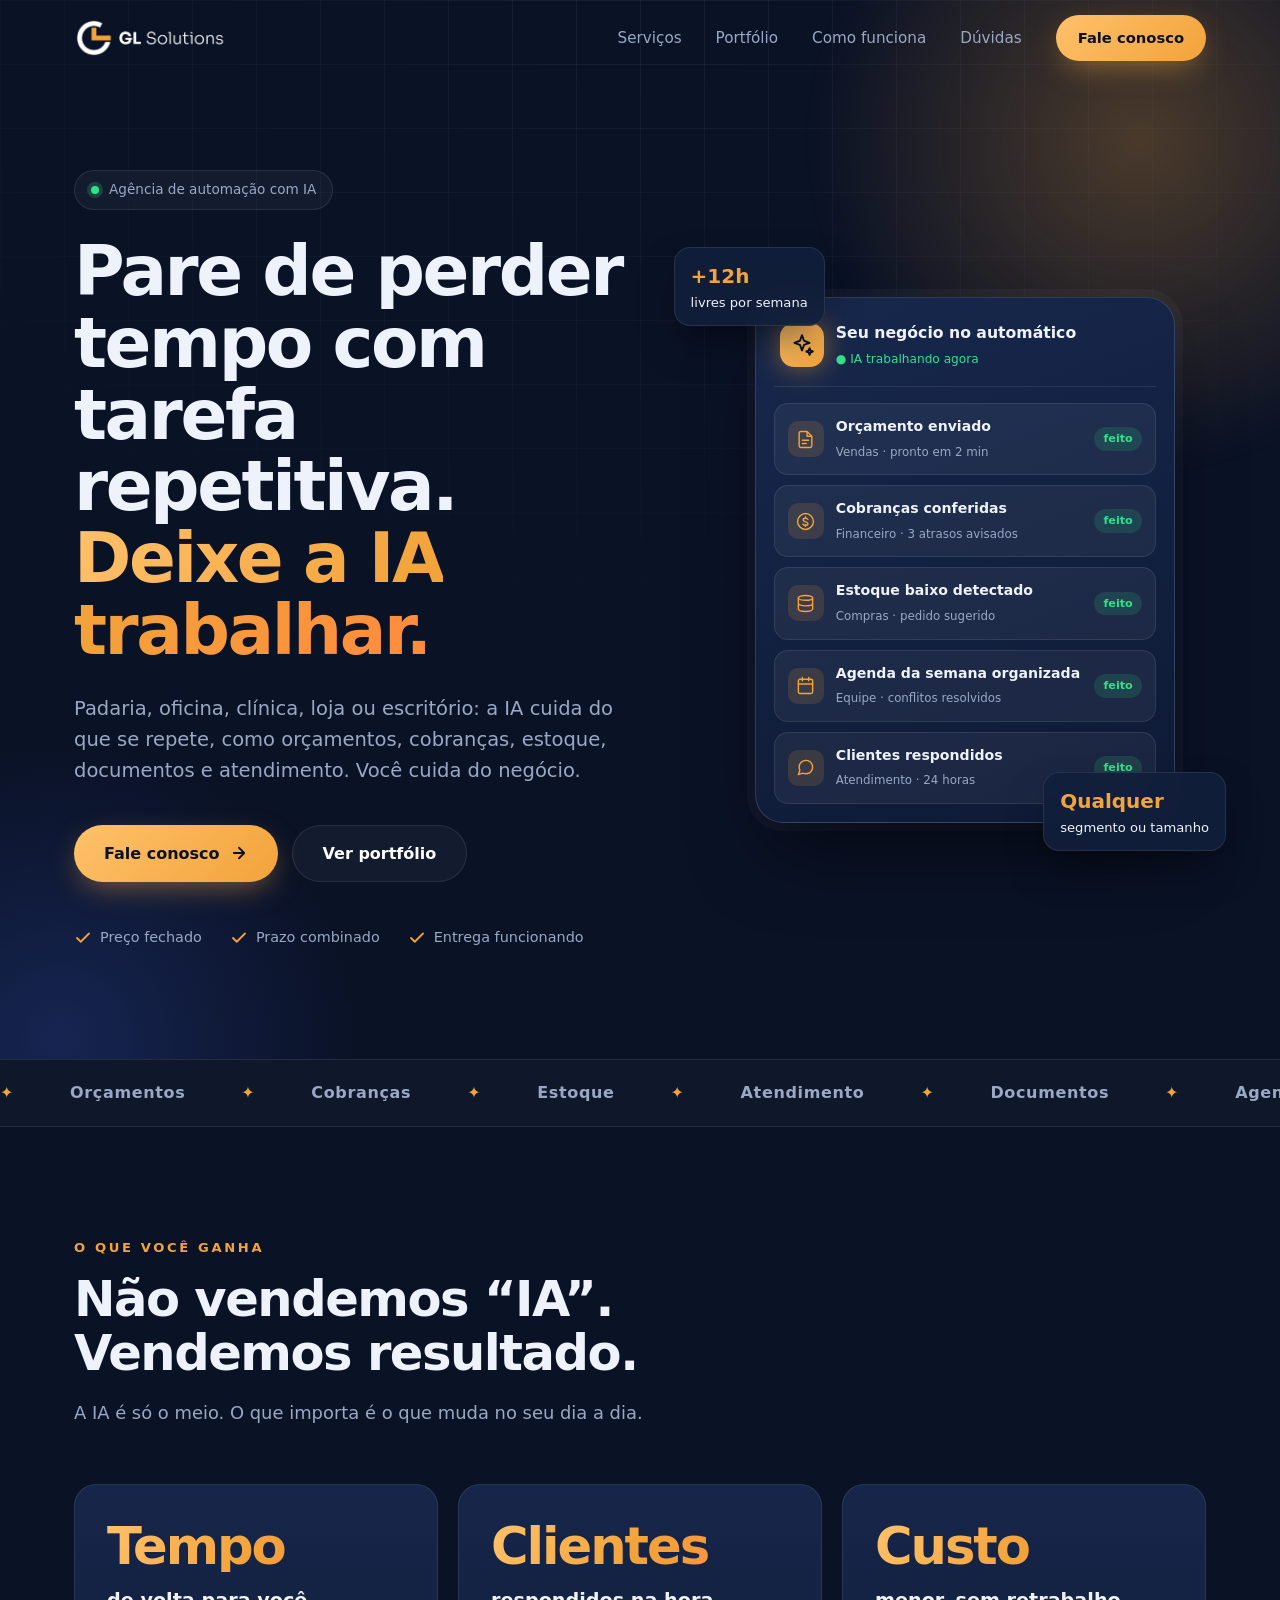
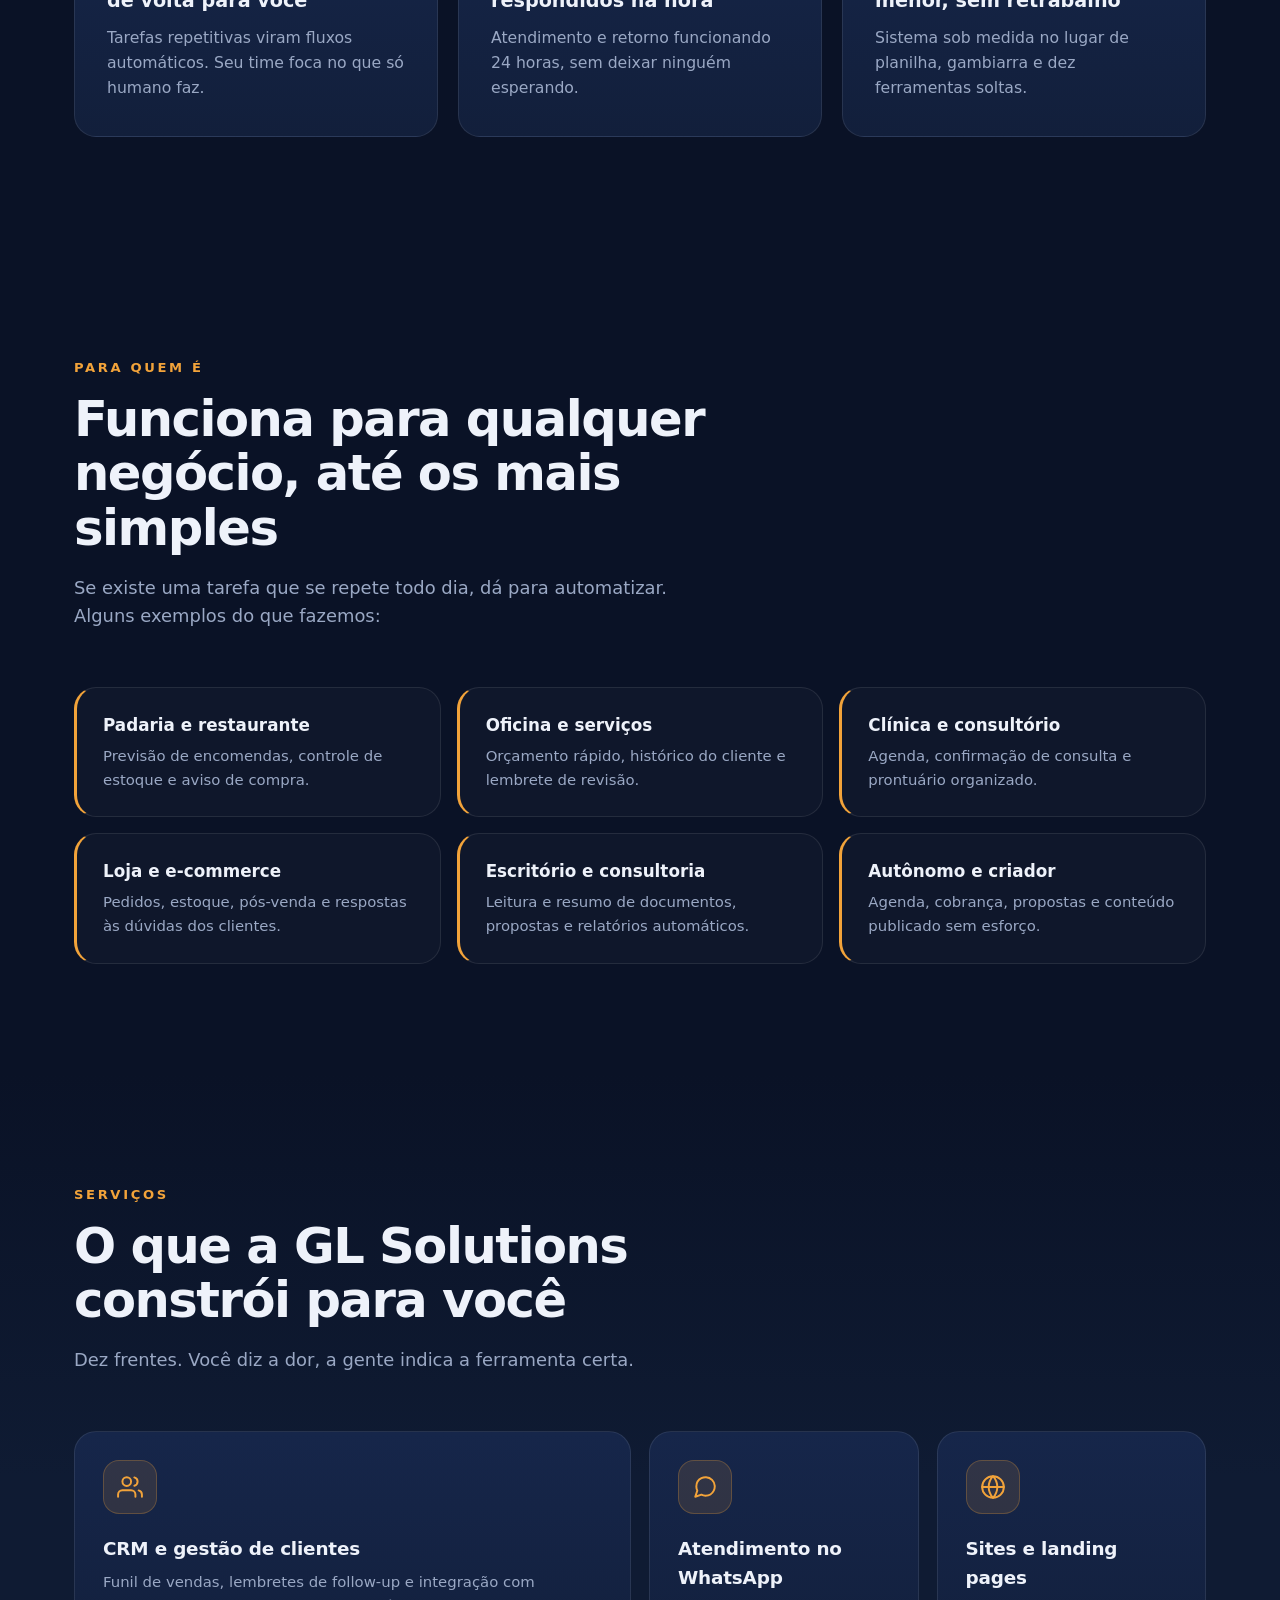
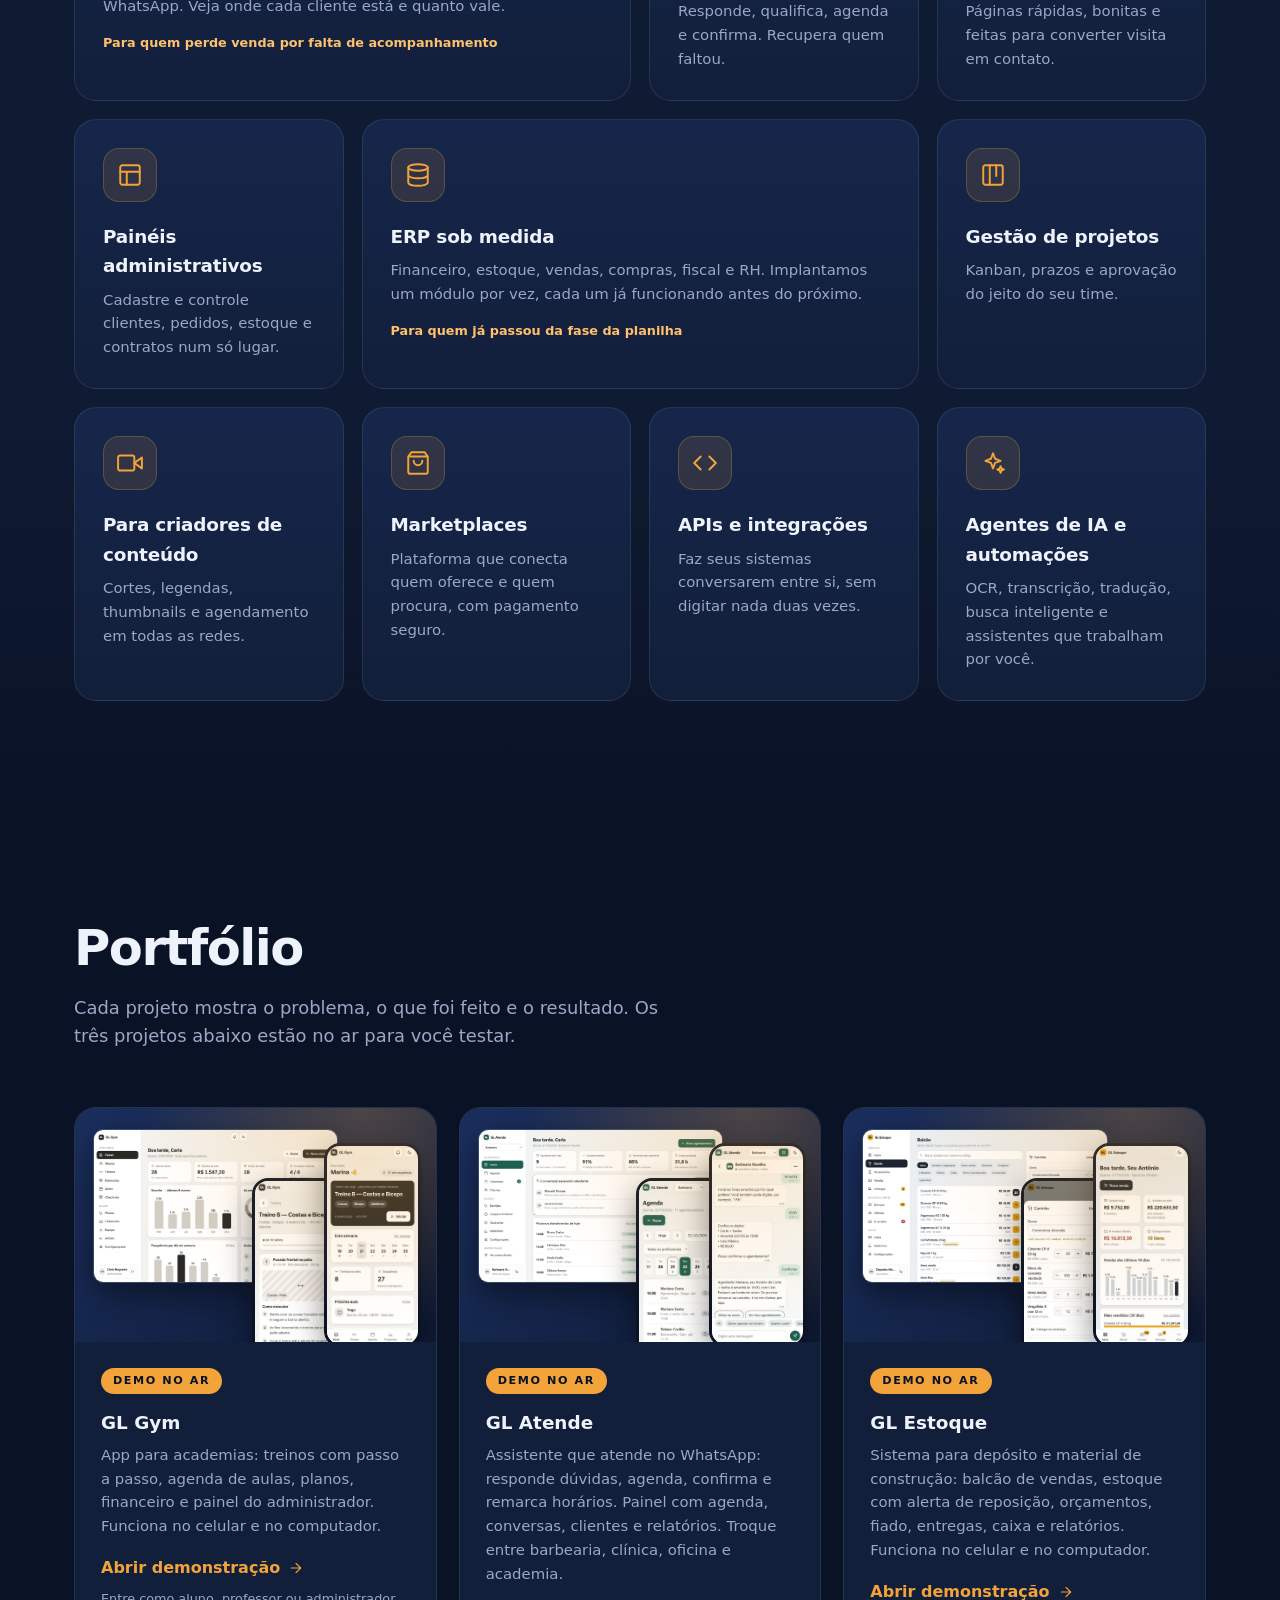
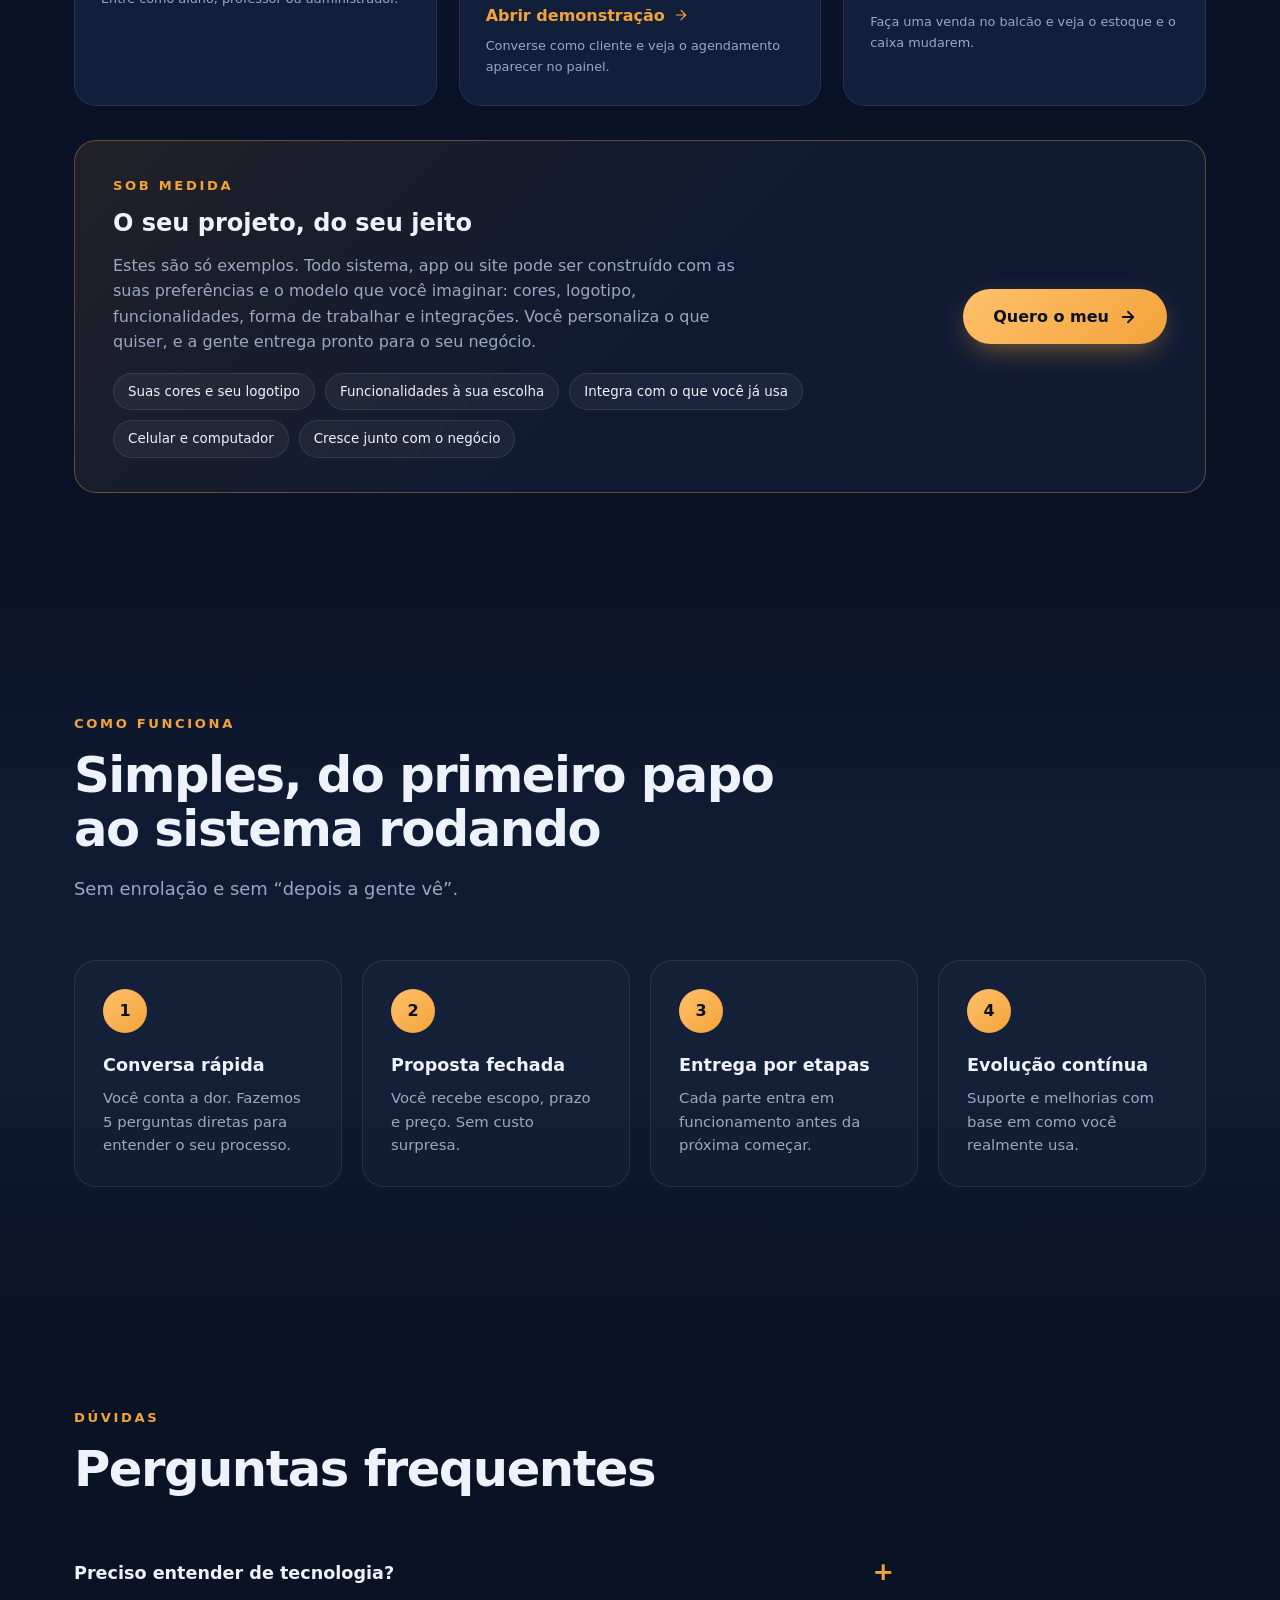
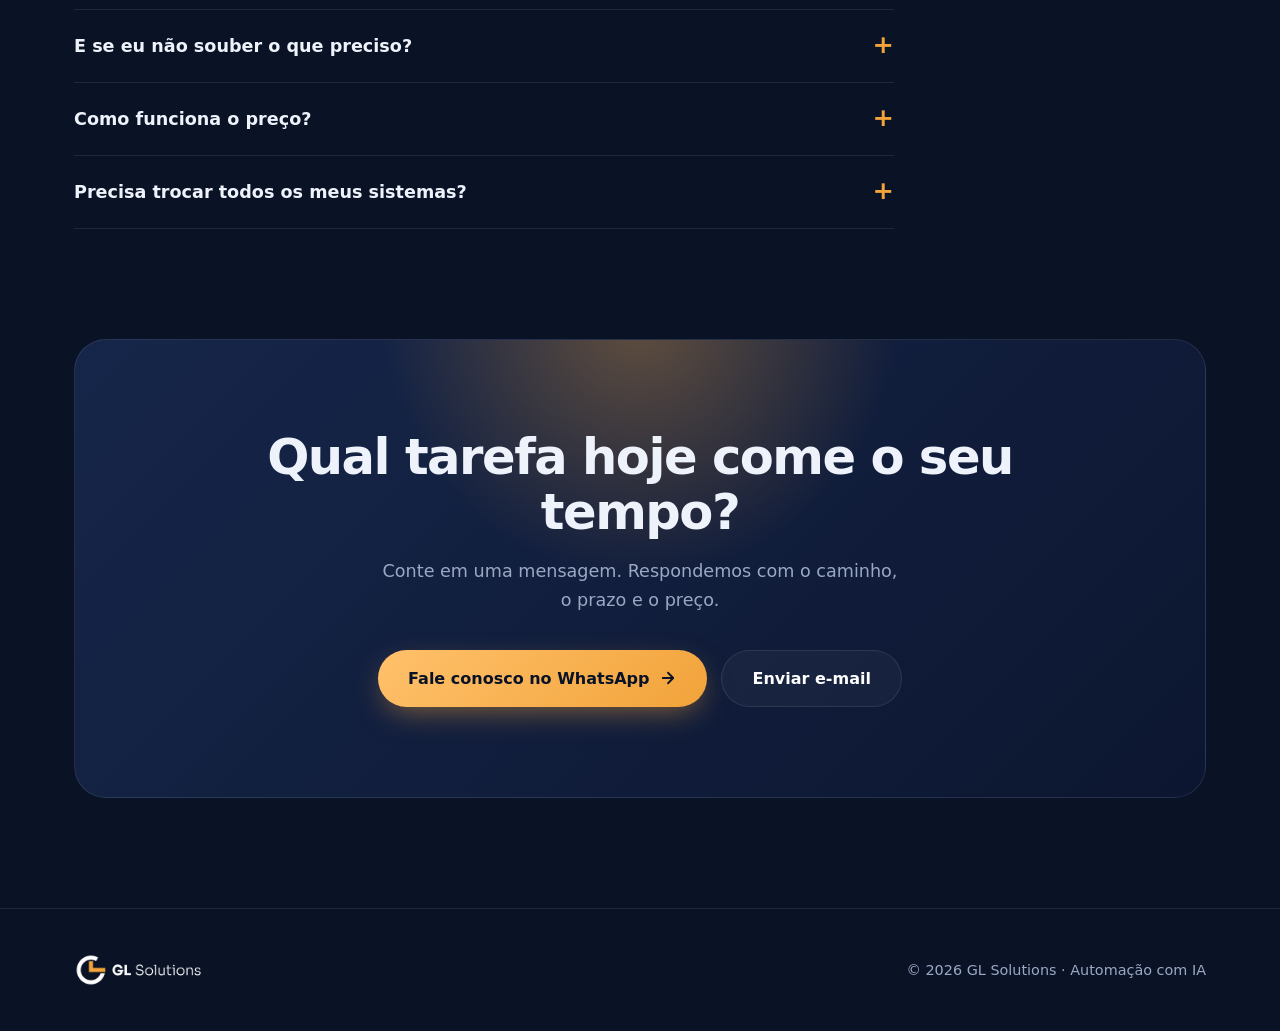
==== commit 61cbc743: "Portfólio: título da seção simplificado Co-Authored-By: Claude Sonnet 5.5 <noreply@anthropic.com>" ====
--- a/index.html
+++ b/index.html
@@ -296,8 +296,7 @@
 </div></section>
 
 <section id="portfolio"><div class="wrap">
-  <div class="eyebrow">Portfólio</div>
-  <h2 class="rv">Projetos entregues</h2>
+  <h2 class="rv">Portfólio</h2>
   <p class="sub rv">Cada projeto mostra o problema, o que foi feito e o resultado. Os três projetos abaixo estão no ar para você testar.</p>
   <div class="cases">
     <!-- Para adicionar um projeto: troque o conteúdo de um bloco .case e tire o selo "Em breve" -->
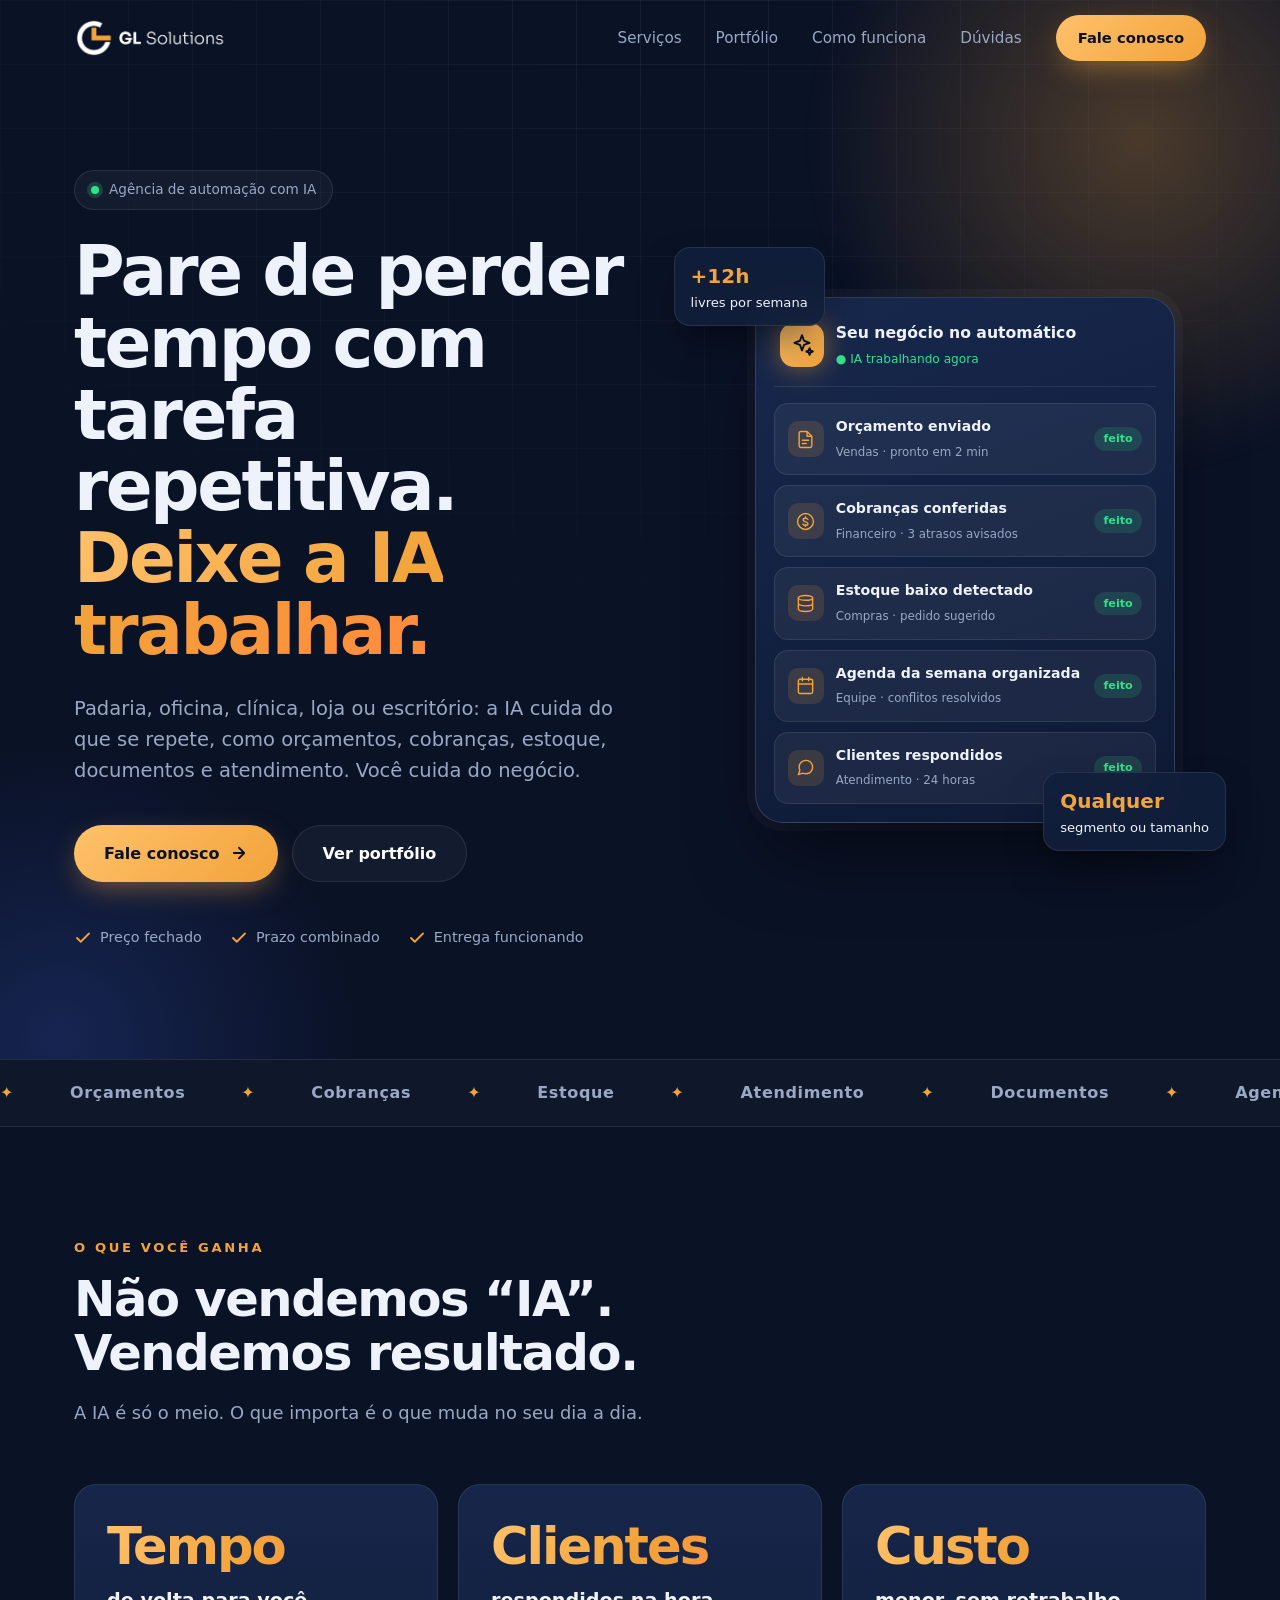
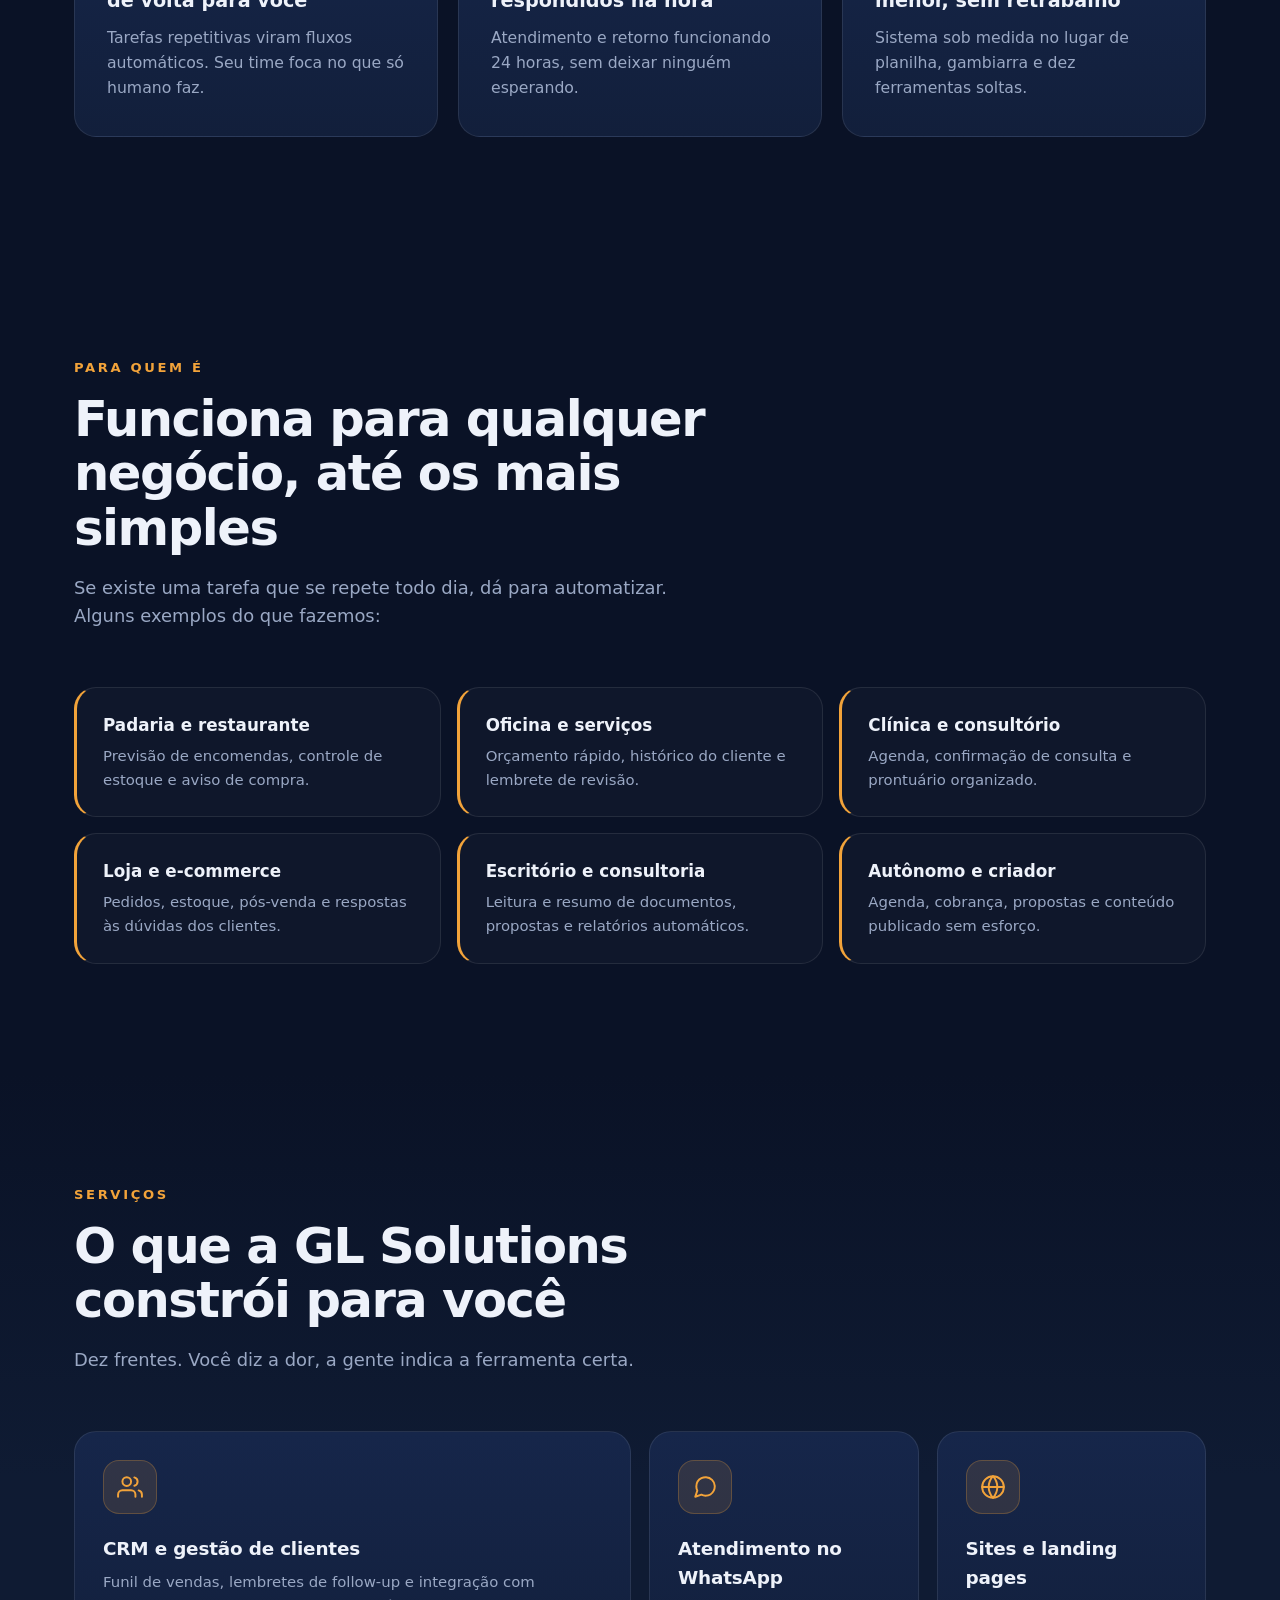
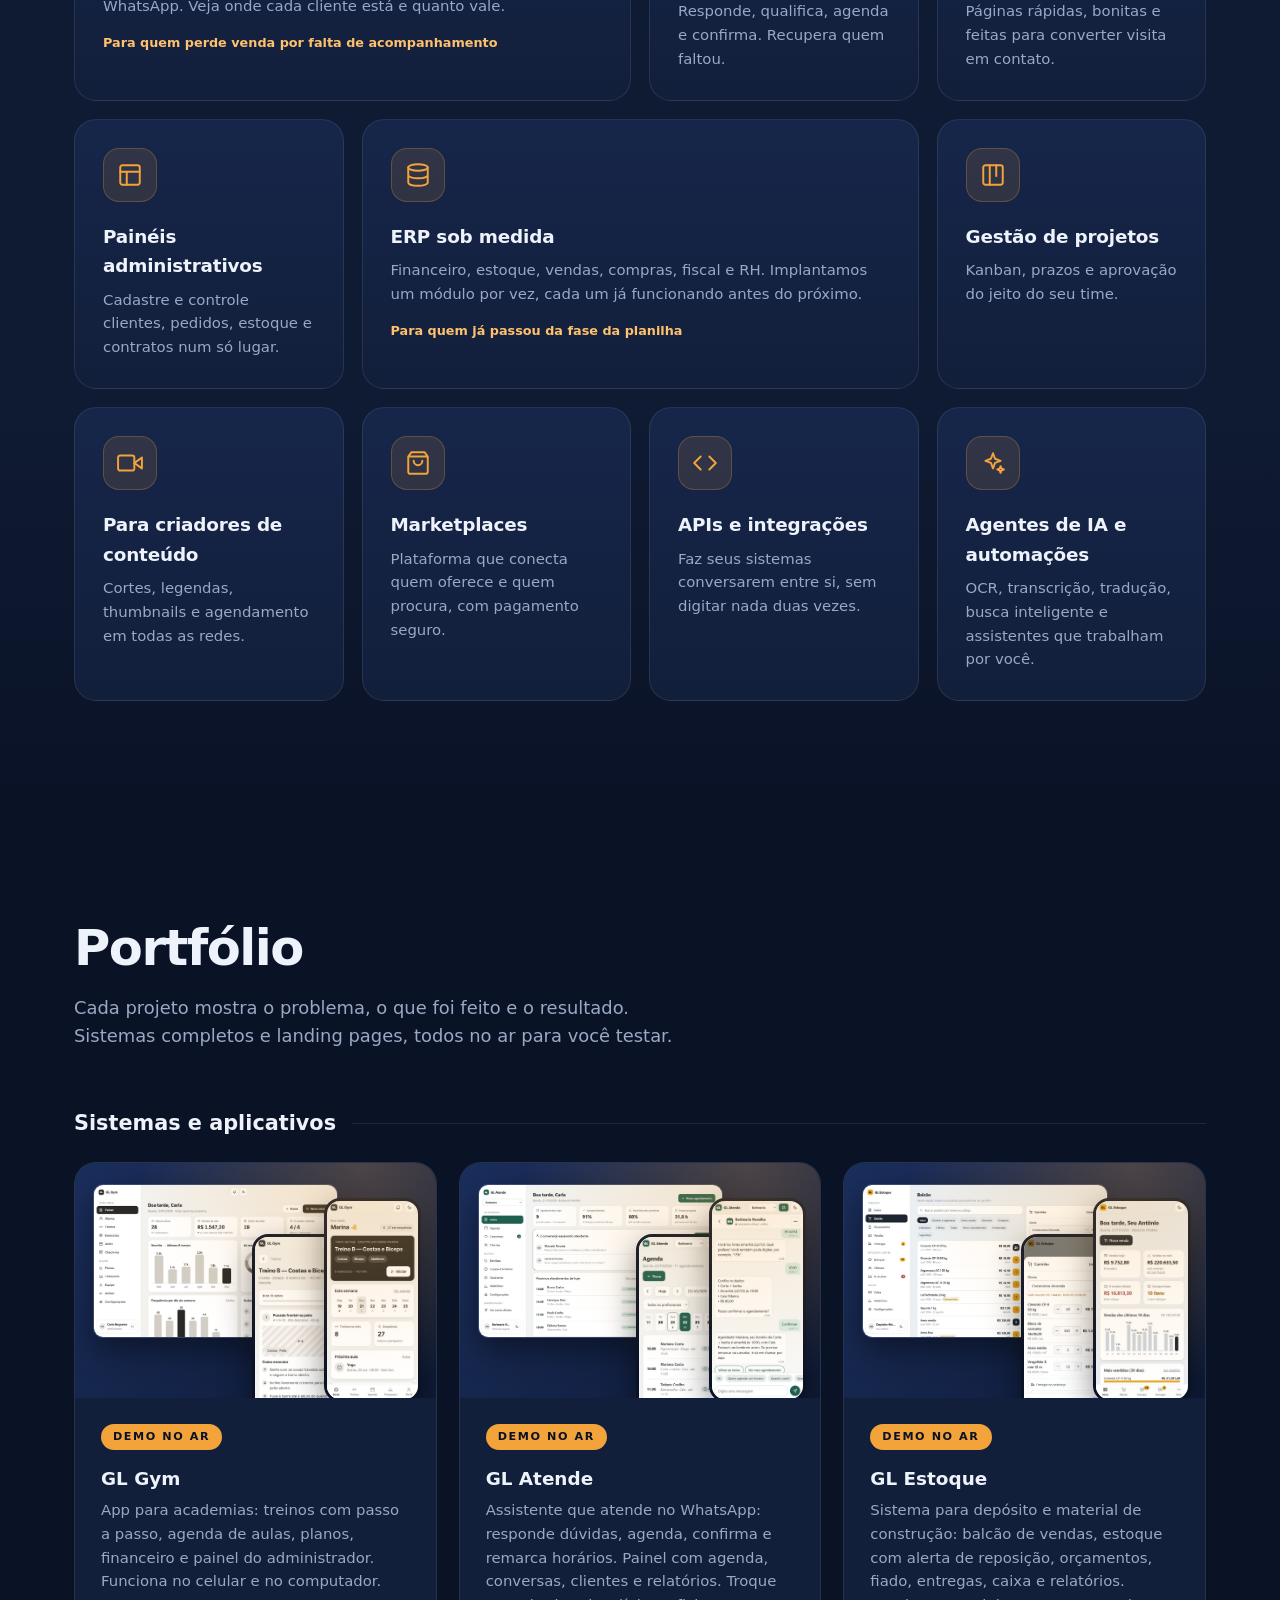
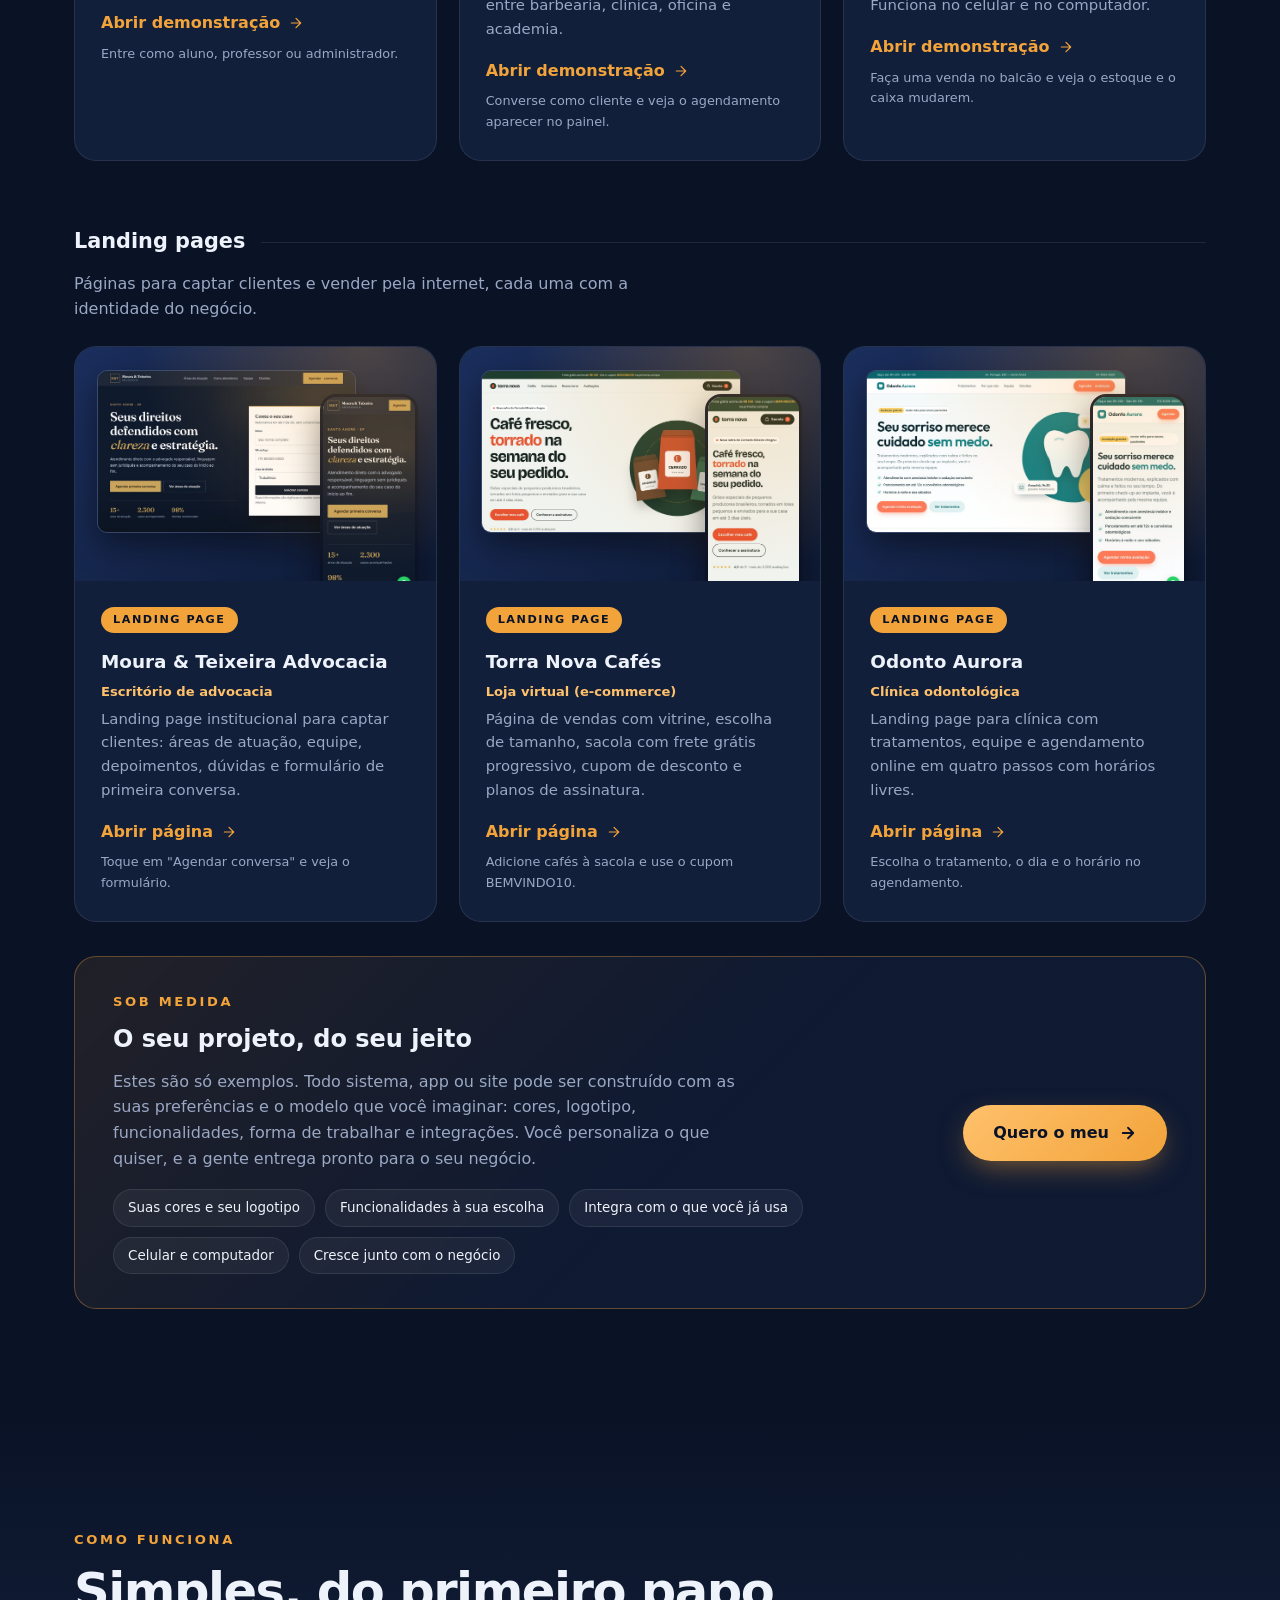
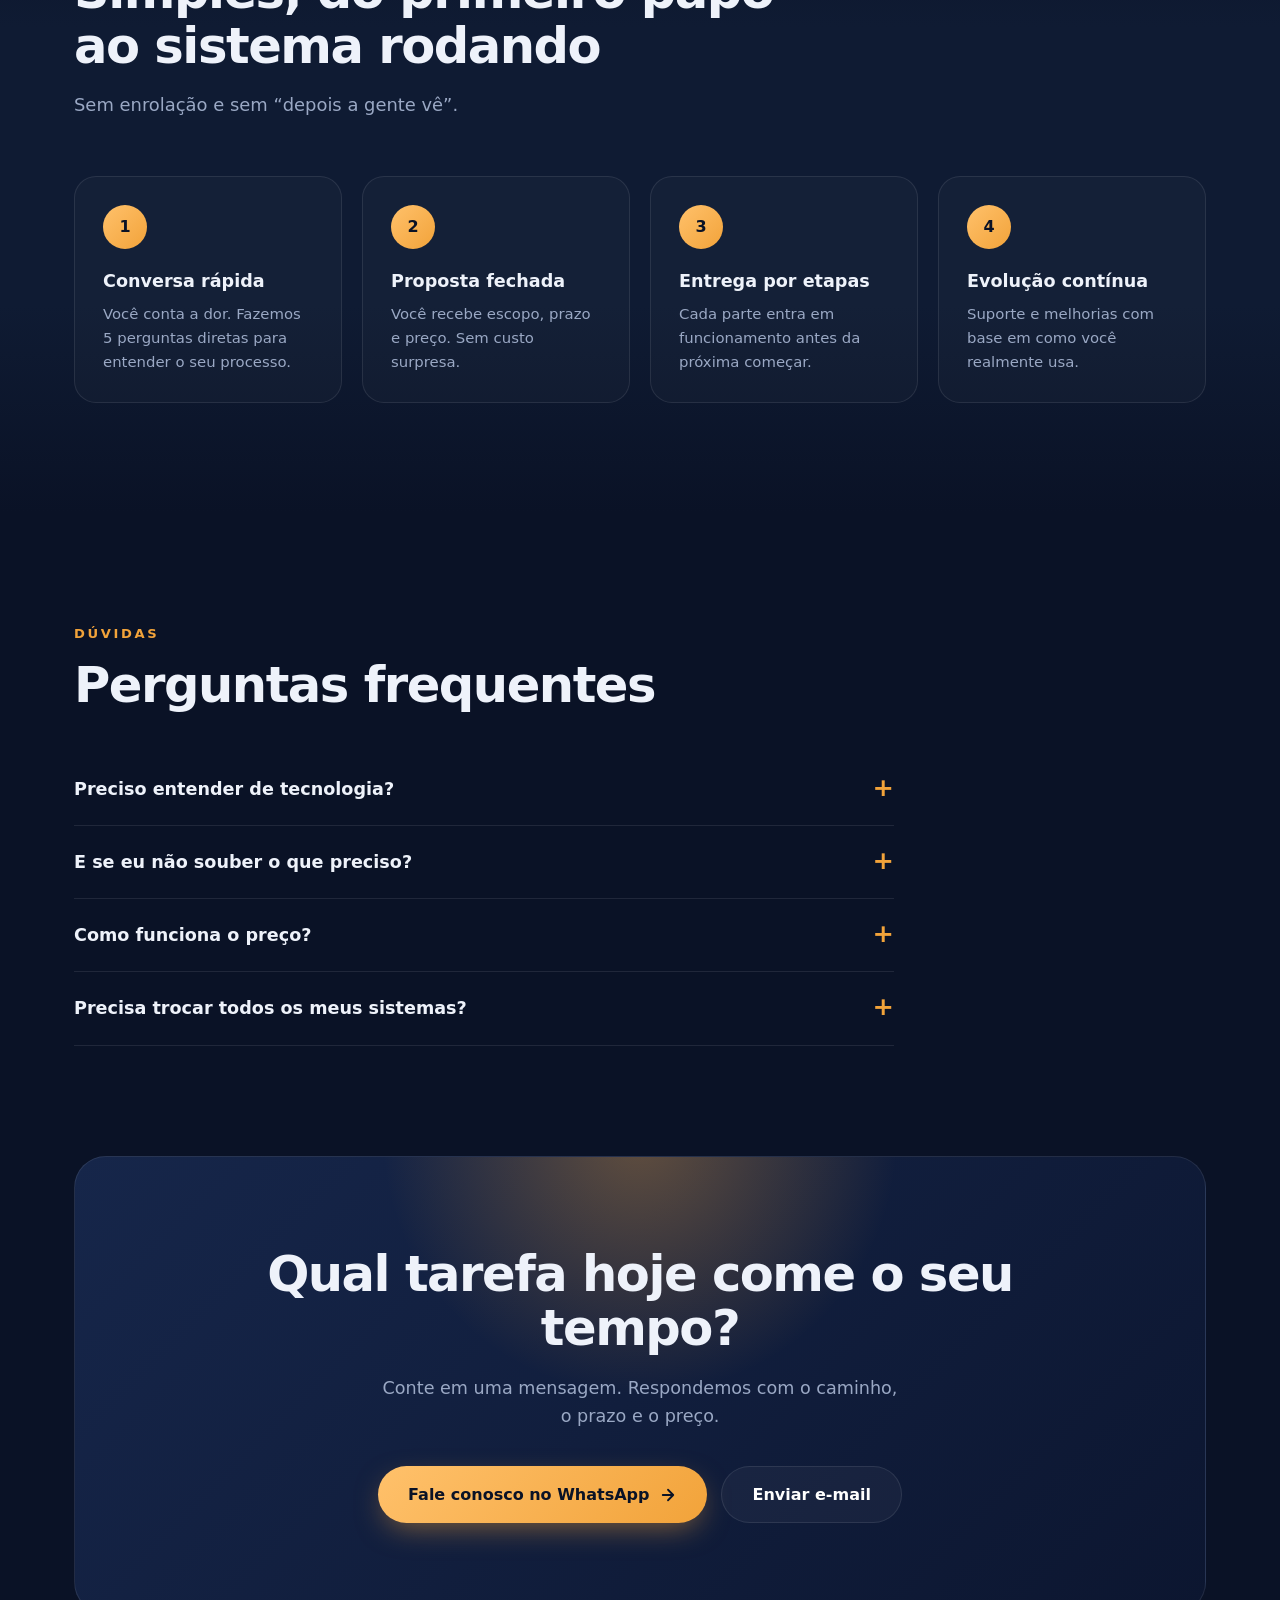
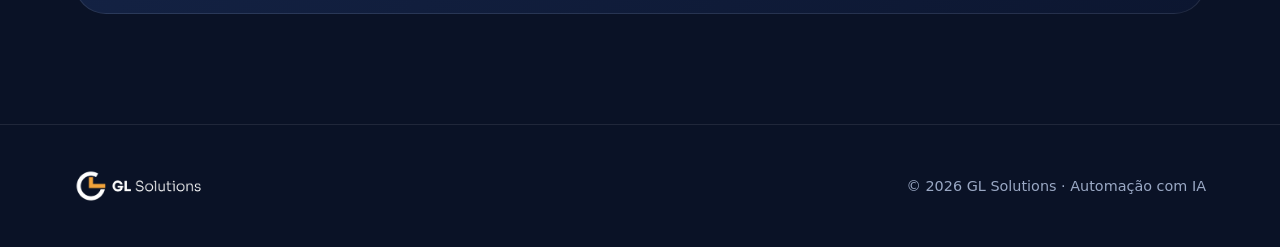
==== commit 153fe165: "Portfólio: três landing pages (advocacia, e-commerce, clínica) agrupadas Co-Authored-By: Claude Opus" ====
--- a/index.html
+++ b/index.html
@@ -142,6 +142,14 @@
 .cu-chips span{font-size:.84rem;color:var(--text);background:rgba(255,255,255,.05);border:1px solid var(--line);padding:7px 14px;border-radius:999px}
 .custom .btn{flex:none}
 @media(max-width:700px){.custom{padding:26px 22px}.custom .btn{width:100%;justify-content:center}}
+
+.cgroup{font-size:1.3rem;margin:8px 0 22px;display:flex;align-items:center;gap:16px}
+.cgroup:after{content:"";flex:1;height:1px;background:var(--line)}
+.cgsub{color:var(--muted);margin:-10px 0 24px;max-width:640px}
+.cases+.cgroup{margin-top:64px}
+.case .cseg{font-size:.82rem;color:var(--orange2);font-weight:600;margin:-2px 0 6px}
+.shot.preview.lp .pv-d{left:6%;top:10%;width:72%}
+.shot.preview.lp .pv-p1{right:5%;top:20%;width:27%}
 
 /* PROCESS */
 .steps{display:grid;grid-template-columns:repeat(4,1fr);gap:20px;position:relative}
@@ -297,13 +305,17 @@
 
 <section id="portfolio"><div class="wrap">
   <h2 class="rv">Portfólio</h2>
-  <p class="sub rv">Cada projeto mostra o problema, o que foi feito e o resultado. Os três projetos abaixo estão no ar para você testar.</p>
+  <p class="sub rv">Cada projeto mostra o problema, o que foi feito e o resultado. Sistemas completos e landing pages, todos no ar para você testar.</p>
+  <h3 class="cgroup">Sistemas e aplicativos</h3>
   <div class="cases">
     <!-- Para adicionar um projeto: troque o conteúdo de um bloco .case e tire o selo "Em breve" -->
     <article class="case rv live"><a class="shot preview" href="demos/gl-gym/index.html" target="_blank" rel="noopener" aria-label="Abrir demonstração do GL Gym"><img class="pv-d" src="assets/glgym-desktop.jpg" alt="Painel administrativo do GL Gym no computador" loading="lazy"><img class="pv-p2" src="assets/glgym-treino.jpg" alt="Treino com passo a passo no celular" loading="lazy"><img class="pv-p1" src="assets/glgym-home.jpg" alt="Tela inicial do aluno no celular" loading="lazy"></a><div class="cbody"><span class="soon">DEMO NO AR</span><h3>GL Gym</h3><p>App para academias: treinos com passo a passo, agenda de aulas, planos, financeiro e painel do administrador. Funciona no celular e no computador.</p><a class="go" href="demos/gl-gym/index.html" target="_blank" rel="noopener">Abrir demonstração <svg class="i" style="width:16px;height:16px"><use href="#arrow"/></svg></a><div class="hint">Entre como aluno, professor ou administrador.</div></div></article>
     <article class="case rv live"><a class="shot preview" href="demos/gl-atende/index.html" target="_blank" rel="noopener" aria-label="Abrir demonstração do GL Atende"><img class="pv-d" src="assets/glatende-desktop.jpg" alt="Painel do negócio do GL Atende no computador" loading="lazy"><img class="pv-p2" src="assets/glatende-agenda.jpg" alt="Agenda do dia no celular" loading="lazy"><img class="pv-p1" src="assets/glatende-chat.jpg" alt="Conversa de agendamento com o assistente no celular" loading="lazy"></a><div class="cbody"><span class="soon">DEMO NO AR</span><h3>GL Atende</h3><p>Assistente que atende no WhatsApp: responde dúvidas, agenda, confirma e remarca horários. Painel com agenda, conversas, clientes e relatórios. Troque entre barbearia, clínica, oficina e academia.</p><a class="go" href="demos/gl-atende/index.html" target="_blank" rel="noopener">Abrir demonstração <svg class="i" style="width:16px;height:16px"><use href="#arrow"/></svg></a><div class="hint">Converse como cliente e veja o agendamento aparecer no painel.</div></div></article>
     <article class="case rv live"><a class="shot preview" href="demos/gl-estoque/index.html" target="_blank" rel="noopener" aria-label="Abrir demonstração do GL Estoque"><img class="pv-d" src="assets/glestoque-desktop.jpg" alt="Balcão de vendas do GL Estoque no computador" loading="lazy"><img class="pv-p2" src="assets/glestoque-carrinho.jpg" alt="Carrinho de venda no celular" loading="lazy"><img class="pv-p1" src="assets/glestoque-inicio.jpg" alt="Painel de vendas e estoque no celular" loading="lazy"></a><div class="cbody"><span class="soon">DEMO NO AR</span><h3>GL Estoque</h3><p>Sistema para depósito e material de construção: balcão de vendas, estoque com alerta de reposição, orçamentos, fiado, entregas, caixa e relatórios. Funciona no celular e no computador.</p><a class="go" href="demos/gl-estoque/index.html" target="_blank" rel="noopener">Abrir demonstração <svg class="i" style="width:16px;height:16px"><use href="#arrow"/></svg></a><div class="hint">Faça uma venda no balcão e veja o estoque e o caixa mudarem.</div></div></article>
   </div>
+  <h3 class="cgroup">Landing pages</h3>
+  <p class="cgsub">Páginas para captar clientes e vender pela internet, cada uma com a identidade do negócio.</p>
+  <div class="cases"><article class="case rv live"><a class="shot preview lp" href="lp/advocacia/index.html" target="_blank" rel="noopener" aria-label="Abrir landing page Moura &amp; Teixeira Advocacia"><img class="pv-d" src="assets/lp-advocacia-desktop.jpg" alt="Moura &amp; Teixeira Advocacia no computador" loading="lazy"><img class="pv-p1" src="assets/lp-advocacia-m.jpg" alt="Moura &amp; Teixeira Advocacia no celular" loading="lazy"></a><div class="cbody"><span class="soon">LANDING PAGE</span><h3>Moura &amp; Teixeira Advocacia</h3><div class="cseg">Escritório de advocacia</div><p>Landing page institucional para captar clientes: áreas de atuação, equipe, depoimentos, dúvidas e formulário de primeira conversa.</p><a class="go" href="lp/advocacia/index.html" target="_blank" rel="noopener">Abrir página <svg class="i" style="width:16px;height:16px"><use href="#arrow"/></svg></a><div class="hint">Toque em "Agendar conversa" e veja o formulário.</div></div></article><article class="case rv live"><a class="shot preview lp" href="lp/ecommerce/index.html" target="_blank" rel="noopener" aria-label="Abrir landing page Torra Nova Cafés"><img class="pv-d" src="assets/lp-ecommerce-desktop.jpg" alt="Torra Nova Cafés no computador" loading="lazy"><img class="pv-p1" src="assets/lp-ecommerce-m.jpg" alt="Torra Nova Cafés no celular" loading="lazy"></a><div class="cbody"><span class="soon">LANDING PAGE</span><h3>Torra Nova Cafés</h3><div class="cseg">Loja virtual (e-commerce)</div><p>Página de vendas com vitrine, escolha de tamanho, sacola com frete grátis progressivo, cupom de desconto e planos de assinatura.</p><a class="go" href="lp/ecommerce/index.html" target="_blank" rel="noopener">Abrir página <svg class="i" style="width:16px;height:16px"><use href="#arrow"/></svg></a><div class="hint">Adicione cafés à sacola e use o cupom BEMVINDO10.</div></div></article><article class="case rv live"><a class="shot preview lp" href="lp/clinica/index.html" target="_blank" rel="noopener" aria-label="Abrir landing page Odonto Aurora"><img class="pv-d" src="assets/lp-clinica-desktop.jpg" alt="Odonto Aurora no computador" loading="lazy"><img class="pv-p1" src="assets/lp-clinica-m.jpg" alt="Odonto Aurora no celular" loading="lazy"></a><div class="cbody"><span class="soon">LANDING PAGE</span><h3>Odonto Aurora</h3><div class="cseg">Clínica odontológica</div><p>Landing page para clínica com tratamentos, equipe e agendamento online em quatro passos com horários livres.</p><a class="go" href="lp/clinica/index.html" target="_blank" rel="noopener">Abrir página <svg class="i" style="width:16px;height:16px"><use href="#arrow"/></svg></a><div class="hint">Escolha o tratamento, o dia e o horário no agendamento.</div></div></article></div>
   <div class="custom rv"><div class="cu-txt"><div class="eyebrow">Sob medida</div><h3>O seu projeto, do seu jeito</h3><p>Estes são só exemplos. Todo sistema, app ou site pode ser construído com as suas preferências e o modelo que você imaginar: cores, logotipo, funcionalidades, forma de trabalhar e integrações. Você personaliza o que quiser, e a gente entrega pronto para o seu negócio.</p><div class="cu-chips"><span>Suas cores e seu logotipo</span><span>Funcionalidades à sua escolha</span><span>Integra com o que você já usa</span><span>Celular e computador</span><span>Cresce junto com o negócio</span></div></div><a class="btn" href="#contato">Quero o meu <svg><use href="#arrow"/></svg></a></div>
 </div></section>
 
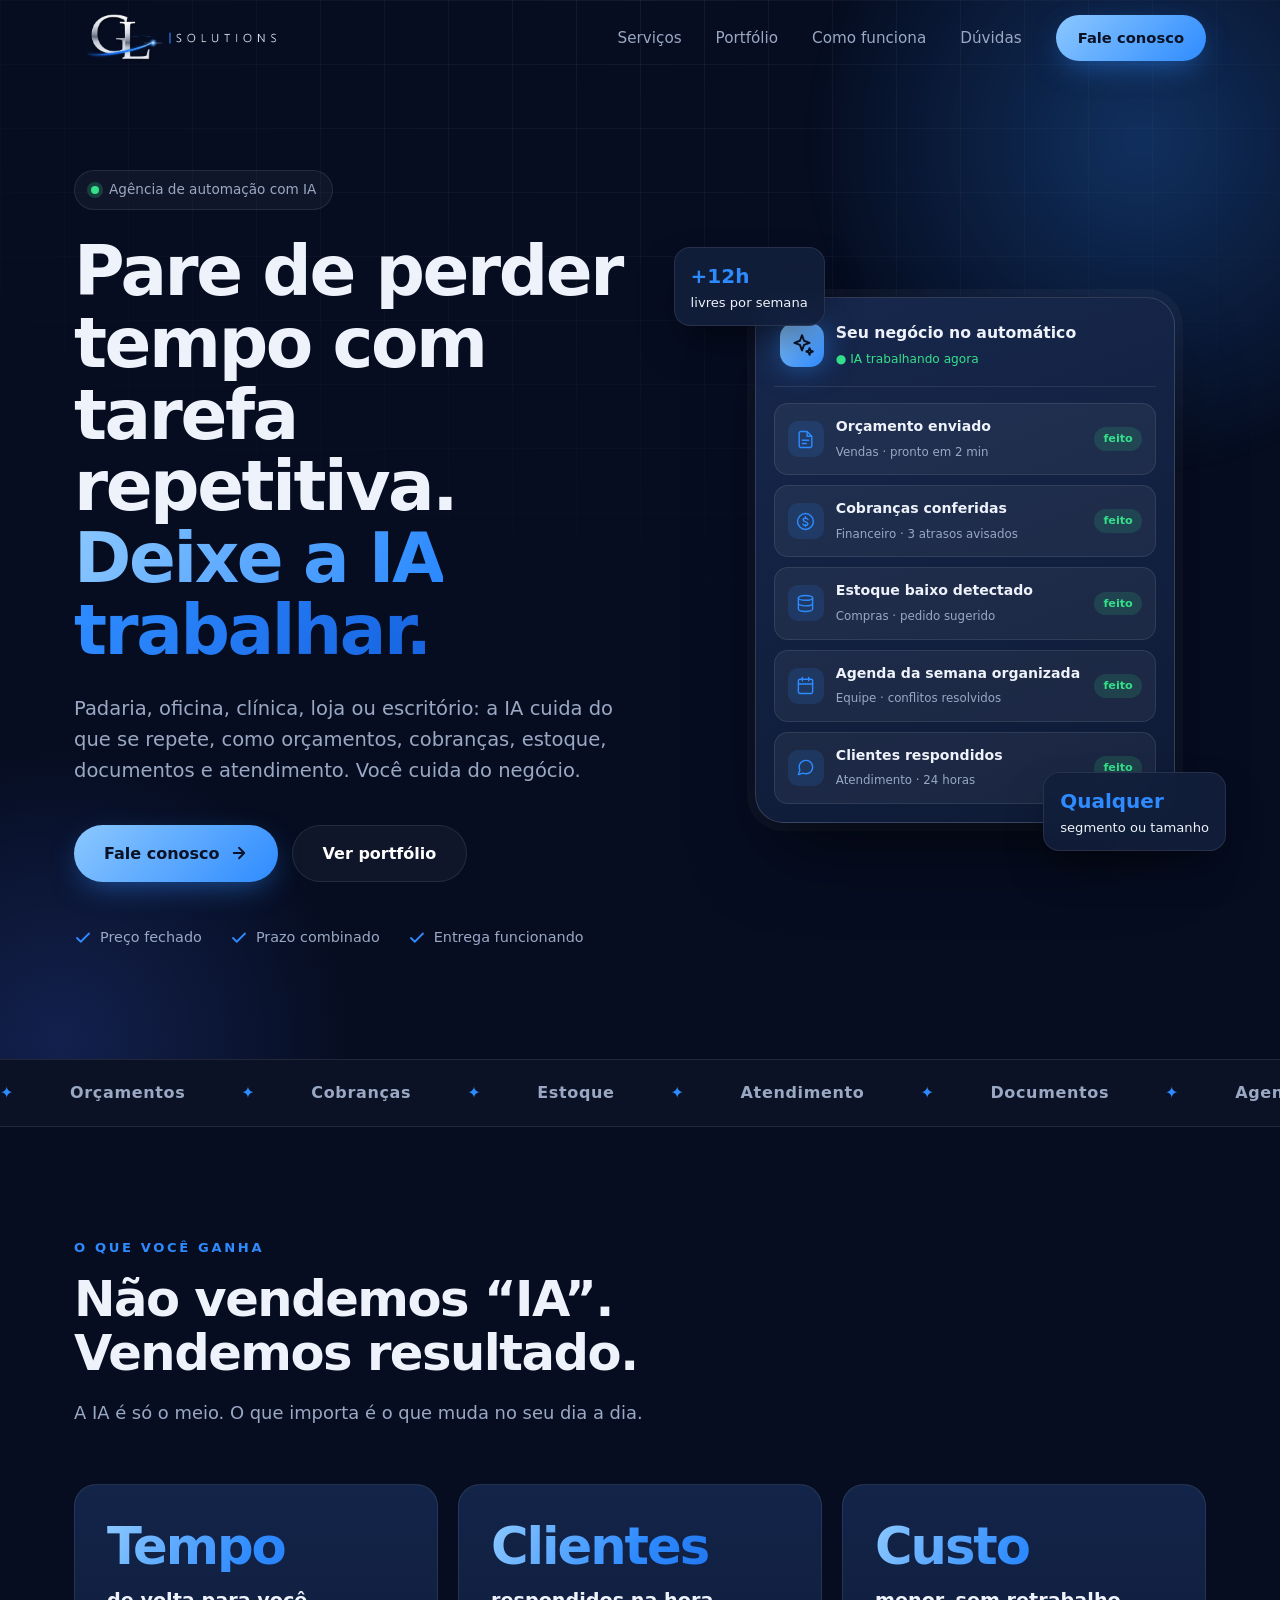
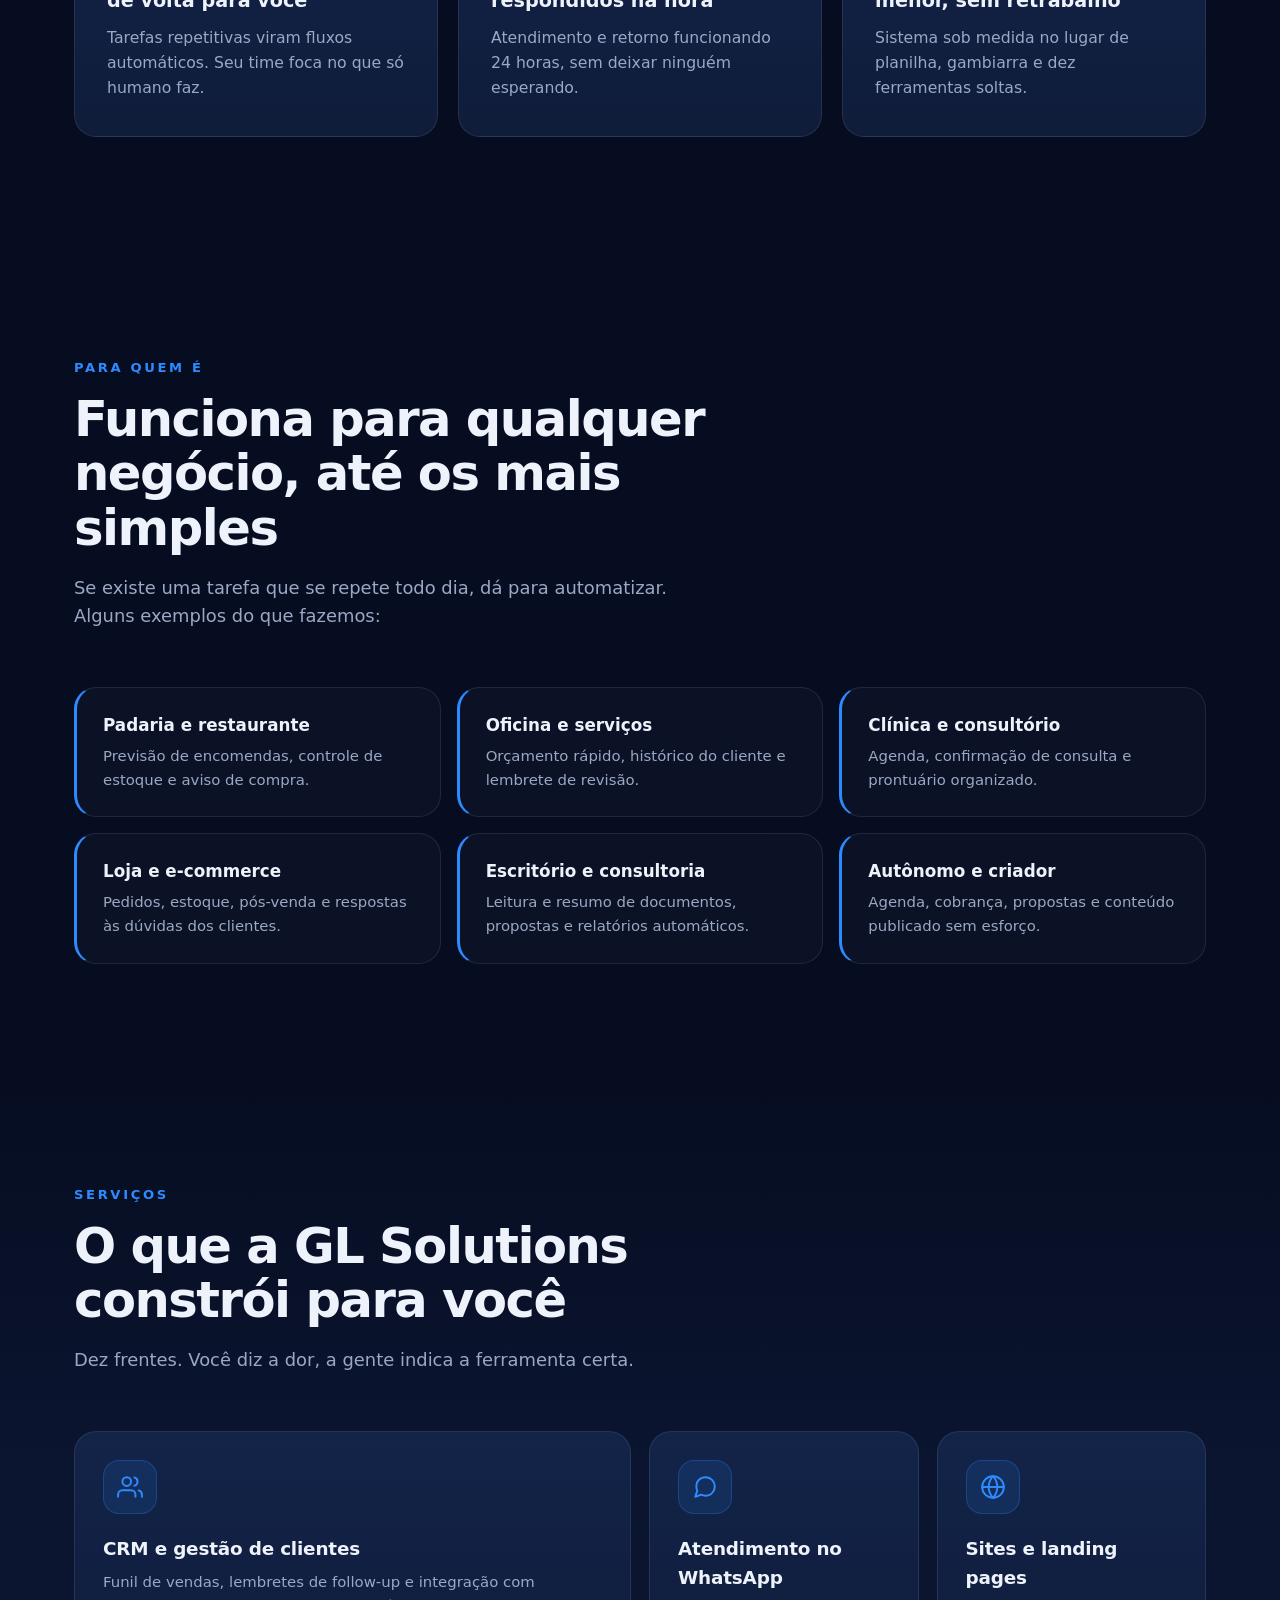
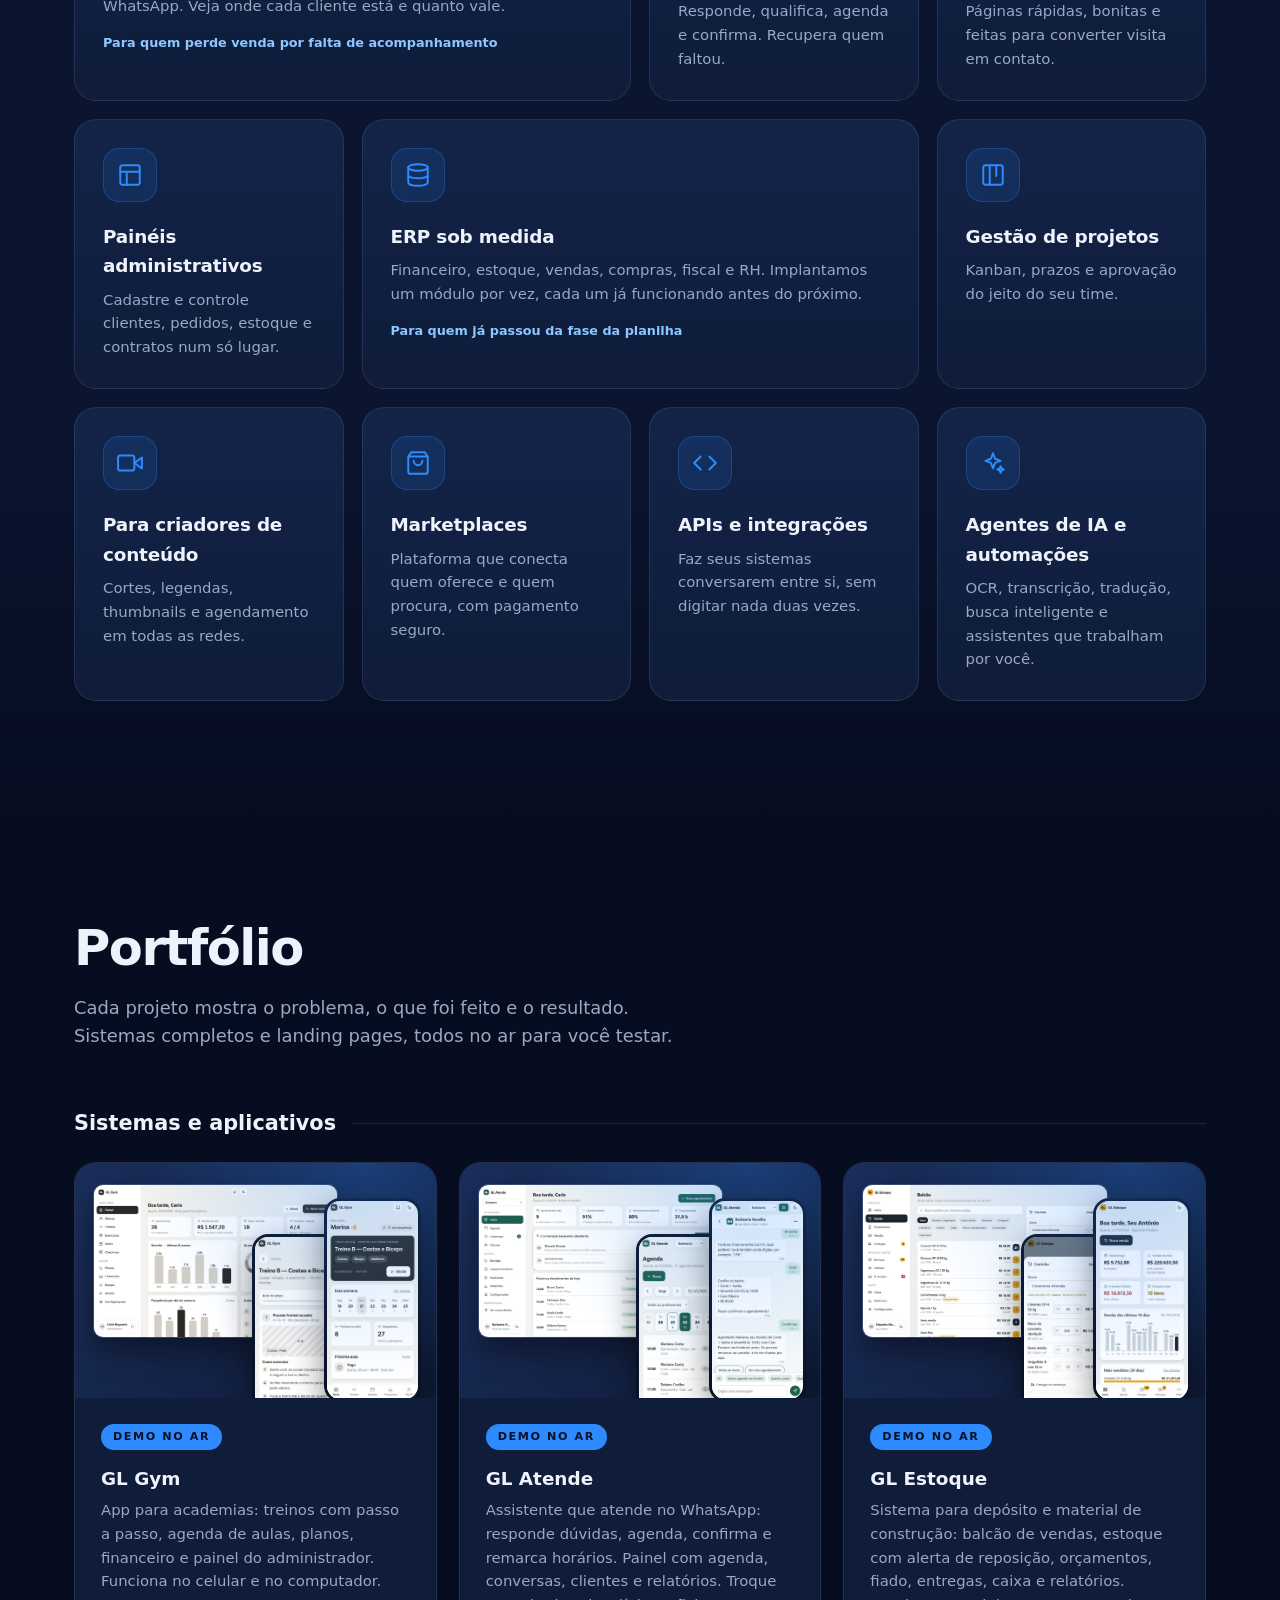
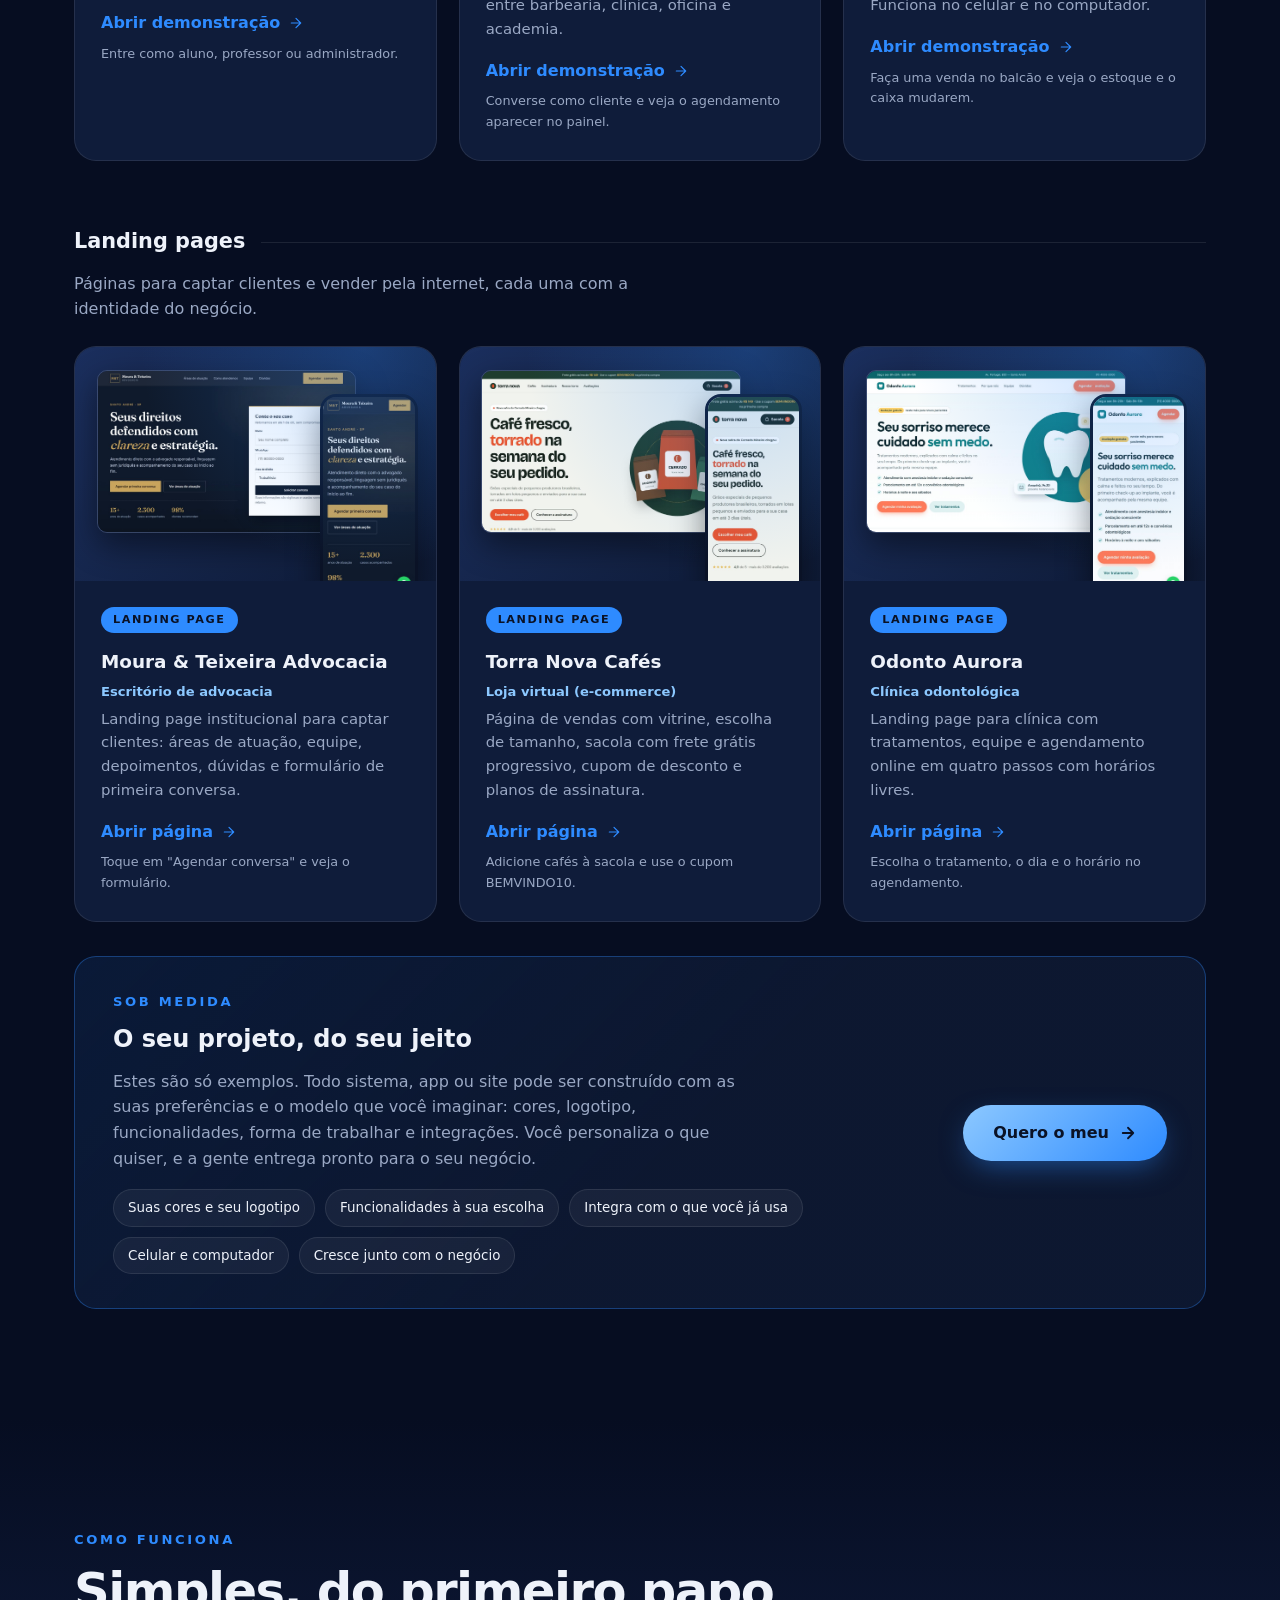
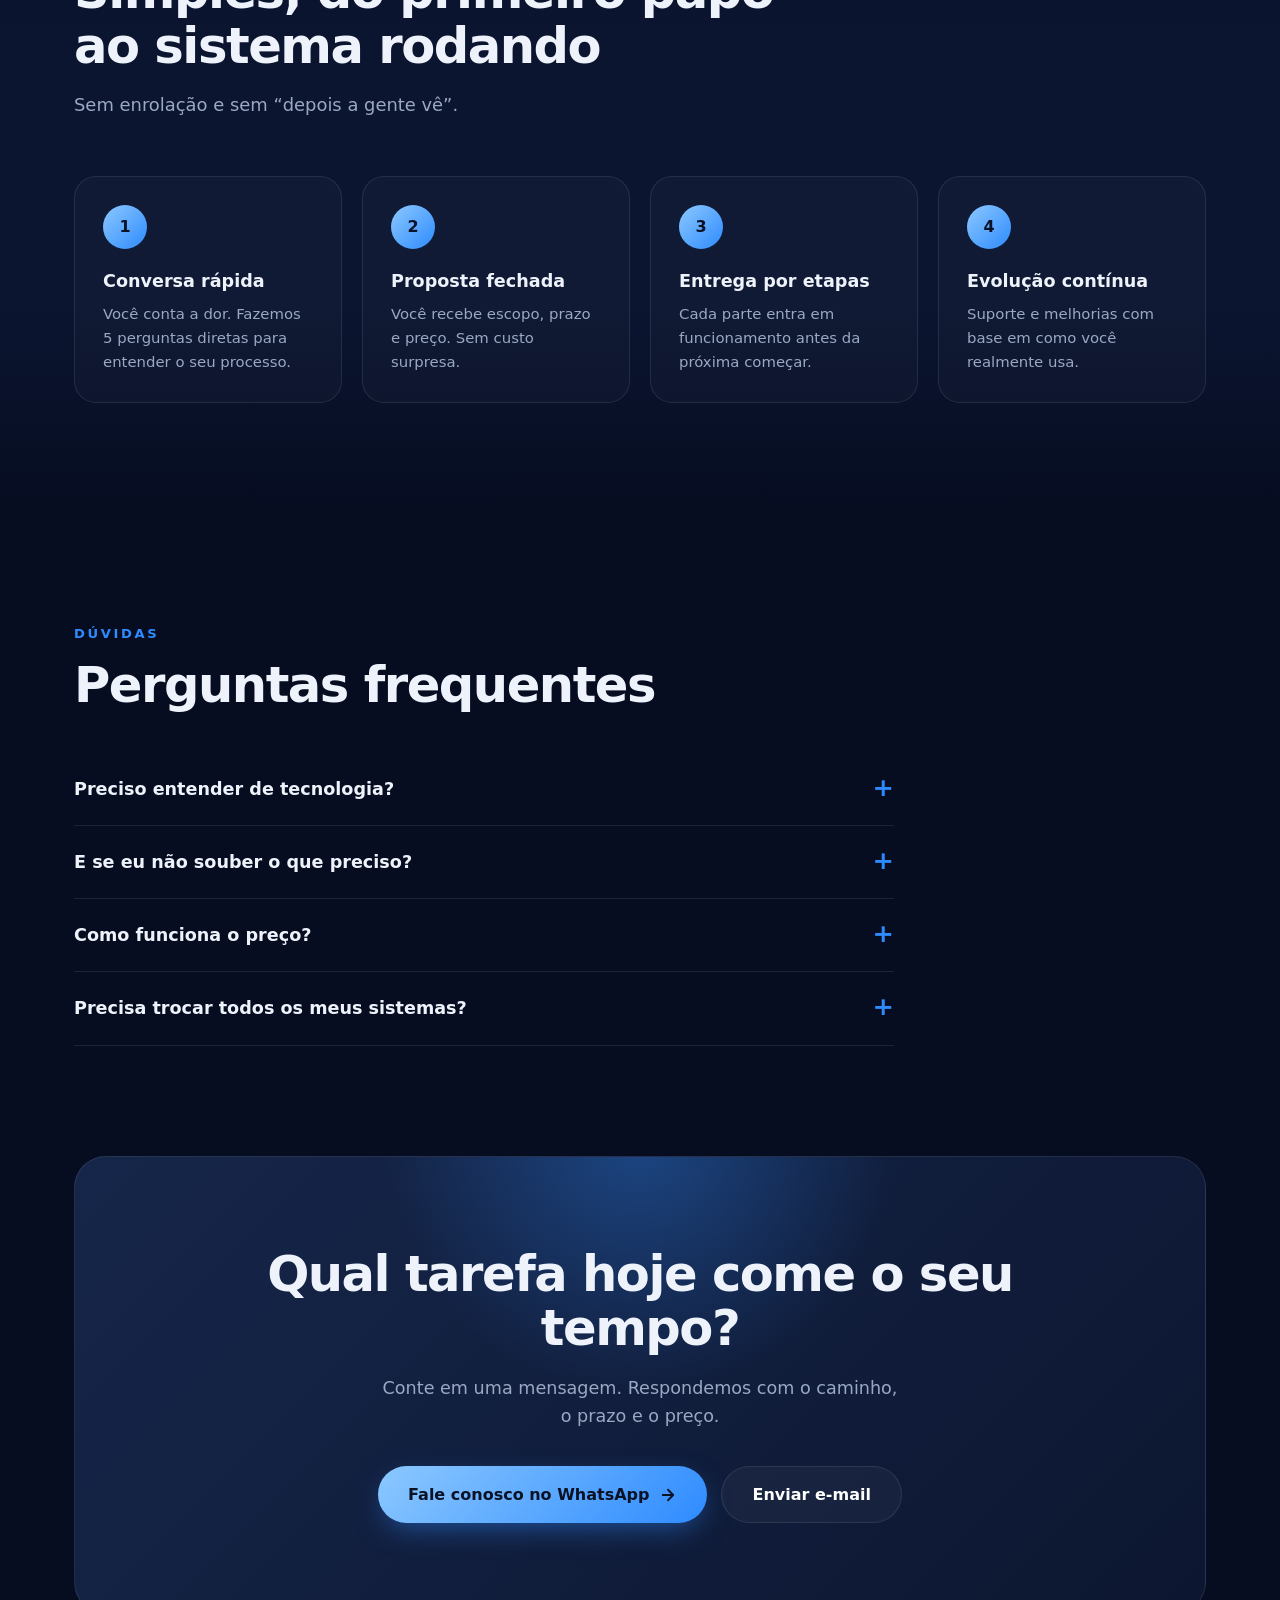
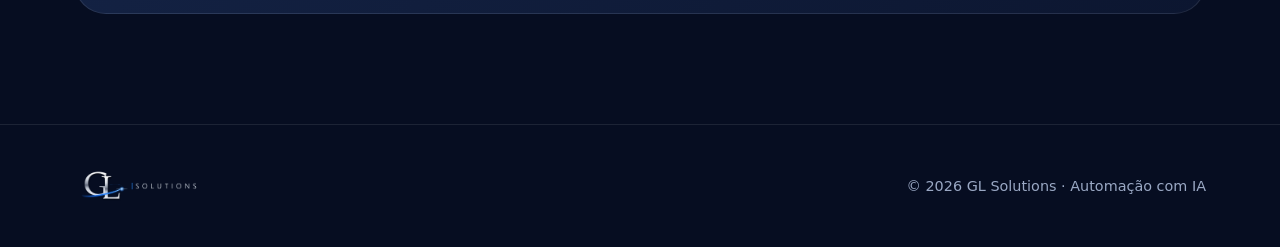
==== commit c249899d: "Nova identidade visual: logo GL prateada com órbita azul - Recria todas as versões da logo (horizont" ====
--- a/index.html
+++ b/index.html
@@ -5,11 +5,11 @@
 <meta name="viewport" content="width=device-width,initial-scale=1">
 <title>GL Solutions — Automação com IA</title>
 <meta name="description" content="Agência de automação com IA. CRM, ERP, painéis, sites, fluxos de WhatsApp e integrações sob medida, com escopo e preço fechados.">
-<link rel="icon" href="[data-uri]">
+<link rel="icon" href="[data-uri]">
 <style>
 :root{
-  --bg:#0A1226;--bg2:#0F1B33;--card:#121f3b;--card2:#16264a;
-  --orange:#F2A33A;--orange2:#ffc16b;
+  --bg:#060D21;--bg2:#0B1530;--card:#0F1C3A;--card2:#132449;
+  --orange:#2E8BFF;--orange2:#8CC8FF;
   --text:#EEF2FA;--muted:#9AA8C4;--line:rgba(255,255,255,.09);
   --r:22px;
 }
@@ -23,21 +23,21 @@
 
 /* NAV */
 header{position:fixed;inset:0 0 auto 0;z-index:50;transition:.3s}
-header.scrolled{background:rgba(10,18,38,.78);backdrop-filter:blur(16px);-webkit-backdrop-filter:blur(16px);border-bottom:1px solid var(--line)}
+header.scrolled{background:rgba(6,13,33,.78);backdrop-filter:blur(16px);-webkit-backdrop-filter:blur(16px);border-bottom:1px solid var(--line)}
 header .wrap{display:flex;align-items:center;justify-content:space-between;height:76px}
-.brand img{height:40px;width:auto}
+.brand img{height:56px;width:auto}
 nav{display:flex;align-items:center;gap:34px;font-size:.95rem;color:var(--muted)}
 nav a:hover{color:#fff}
-.btn{display:inline-flex;align-items:center;gap:10px;background:linear-gradient(135deg,var(--orange2),var(--orange));color:#0A1226;font-weight:700;padding:15px 30px;border-radius:999px;transition:.25s;box-shadow:0 10px 30px -8px rgba(242,163,58,.55)}
-.btn:hover{transform:translateY(-2px);box-shadow:0 16px 36px -8px rgba(242,163,58,.7)}
+.btn{display:inline-flex;align-items:center;gap:10px;background:linear-gradient(135deg,var(--orange2),var(--orange));color:#0A1226;font-weight:700;padding:15px 30px;border-radius:999px;transition:.25s;box-shadow:0 10px 30px -8px rgba(46,139,255,.55)}
+.btn:hover{transform:translateY(-2px);box-shadow:0 16px 36px -8px rgba(46,139,255,.7)}
 .btn svg{width:18px;height:18px;fill:none;stroke:currentColor;stroke-width:2.4;stroke-linecap:round;stroke-linejoin:round}
 .btn.ghost{background:rgba(255,255,255,.04);color:#fff;border:1px solid var(--line);box-shadow:none}
-.btn.ghost:hover{border-color:var(--orange);background:rgba(242,163,58,.08)}
+.btn.ghost:hover{border-color:var(--orange);background:rgba(46,139,255,.08)}
 nav .btn{padding:11px 22px;font-size:.92rem}
 
 /* HERO */
 .hero{position:relative;padding:170px 0 110px;overflow:hidden}
-.hero:before{content:"";position:absolute;width:720px;height:720px;right:-220px;top:-220px;background:radial-gradient(circle,rgba(242,163,58,.28),transparent 65%);filter:blur(10px)}
+.hero:before{content:"";position:absolute;width:720px;height:720px;right:-220px;top:-220px;background:radial-gradient(circle,rgba(46,139,255,.28),transparent 65%);filter:blur(10px)}
 .hero:after{content:"";position:absolute;width:640px;height:640px;left:-260px;bottom:-300px;background:radial-gradient(circle,rgba(70,110,255,.2),transparent 65%)}
 .grid-bg{position:absolute;inset:0;background-image:linear-gradient(var(--line) 1px,transparent 1px),linear-gradient(90deg,var(--line) 1px,transparent 1px);background-size:64px 64px;mask-image:radial-gradient(ellipse 70% 60% at 50% 0,#000,transparent);-webkit-mask-image:radial-gradient(ellipse 70% 60% at 50% 0,#000,transparent);opacity:.6}
 .hero .wrap{position:relative;z-index:2;display:grid;grid-template-columns:1.1fr .9fr;gap:60px;align-items:center}
@@ -45,7 +45,7 @@
 .pill i{width:8px;height:8px;border-radius:50%;background:#35e08a;box-shadow:0 0 0 4px rgba(53,224,138,.2);animation:pulse 2s infinite}
 @keyframes pulse{50%{box-shadow:0 0 0 8px rgba(53,224,138,0)}}
 h1{font-size:clamp(2.5rem,5.4vw,4.4rem);line-height:1.04;letter-spacing:-.035em;font-weight:800}
-.grad{background:linear-gradient(120deg,var(--orange2),var(--orange) 50%,#ff8a3d);-webkit-background-clip:text;background-clip:text;color:transparent}
+.grad{background:linear-gradient(120deg,var(--orange2),var(--orange) 50%,#1663E0);-webkit-background-clip:text;background-clip:text;color:transparent}
 .hero p.lead{font-size:1.22rem;color:var(--muted);margin:26px 0 38px;max-width:540px}
 .cta{display:flex;gap:14px;flex-wrap:wrap}
 .trust{display:flex;gap:28px;margin-top:44px;color:var(--muted);font-size:.9rem;flex-wrap:wrap}
@@ -57,10 +57,10 @@
 @keyframes float{50%{transform:translateY(-12px)}}
 .ptop{display:flex;align-items:center;gap:12px;padding:4px 6px 16px;border-bottom:1px solid var(--line)}
 .ptop b{display:block;font-size:.98rem}.ptop small{color:#35e08a;font-size:.76rem}
-.orb{width:44px;height:44px;border-radius:14px;display:grid;place-items:center;background:linear-gradient(135deg,var(--orange2),var(--orange));color:#0A1226;box-shadow:0 0 28px rgba(242,163,58,.55)}
+.orb{width:44px;height:44px;border-radius:14px;display:grid;place-items:center;background:linear-gradient(135deg,var(--orange2),var(--orange));color:#0A1226;box-shadow:0 0 28px rgba(46,139,255,.55)}
 .tasks{display:flex;flex-direction:column;gap:10px;padding-top:16px}
 .task{display:flex;align-items:center;gap:12px;background:rgba(255,255,255,.05);border:1px solid var(--line);border-radius:14px;padding:11px 13px;opacity:0;transform:translateX(18px);animation:in .5s forwards}
-.task i{width:36px;height:36px;border-radius:10px;display:grid;place-items:center;background:rgba(242,163,58,.14);color:var(--orange);flex:none}
+.task i{width:36px;height:36px;border-radius:10px;display:grid;place-items:center;background:rgba(46,139,255,.14);color:var(--orange);flex:none}
 .task i svg{width:19px;height:19px}
 .task div{flex:1;min-width:0}.task b{display:block;font-size:.88rem}.task small{color:var(--muted);font-size:.74rem}
 .task em{font-style:normal;font-size:.7rem;font-weight:700;color:#35e08a;background:rgba(53,224,138,.14);padding:3px 9px;border-radius:99px}
@@ -97,10 +97,10 @@
 .bento{display:grid;grid-template-columns:repeat(4,1fr);gap:18px}
 .svc{grid-column:span 1;position:relative;background:linear-gradient(180deg,var(--card2),var(--card));border:1px solid var(--line);border-radius:var(--r);padding:28px;overflow:hidden;transition:.3s}
 .svc.w{grid-column:span 2}
-.svc:hover{transform:translateY(-6px);border-color:rgba(242,163,58,.55);box-shadow:0 30px 60px -30px rgba(242,163,58,.35)}
-.svc:before{content:"";position:absolute;inset:auto -40% -60% auto;width:240px;height:240px;background:radial-gradient(circle,rgba(242,163,58,.16),transparent 70%);opacity:0;transition:.4s}
+.svc:hover{transform:translateY(-6px);border-color:rgba(46,139,255,.55);box-shadow:0 30px 60px -30px rgba(46,139,255,.35)}
+.svc:before{content:"";position:absolute;inset:auto -40% -60% auto;width:240px;height:240px;background:radial-gradient(circle,rgba(46,139,255,.16),transparent 70%);opacity:0;transition:.4s}
 .svc:hover:before{opacity:1}
-.ic{width:54px;height:54px;border-radius:16px;display:grid;place-items:center;background:rgba(242,163,58,.12);color:var(--orange);margin-bottom:20px;border:1px solid rgba(242,163,58,.25)}
+.ic{width:54px;height:54px;border-radius:16px;display:grid;place-items:center;background:rgba(46,139,255,.12);color:var(--orange);margin-bottom:20px;border:1px solid rgba(46,139,255,.25)}
 .svc h3{font-size:1.15rem;margin-bottom:8px;letter-spacing:-.01em}
 .svc p{color:var(--muted);font-size:.93rem}
 .svc .dor{display:block;margin-top:14px;font-size:.8rem;color:var(--orange2);font-weight:600}
@@ -109,12 +109,12 @@
 .alt{background:linear-gradient(180deg,var(--bg),var(--bg2) 30%,var(--bg2) 70%,var(--bg))}
 .cases{display:grid;grid-template-columns:repeat(3,1fr);gap:22px}
 .case{background:var(--card);border:1px solid var(--line);border-radius:var(--r);overflow:hidden;transition:.3s}
-.case:hover{transform:translateY(-6px);border-color:rgba(242,163,58,.5)}
+.case:hover{transform:translateY(-6px);border-color:rgba(46,139,255,.5)}
 .shot{height:200px;background:linear-gradient(135deg,#1b2f5e,#0e1a35);position:relative;padding:18px}
-.shot:after{content:"";position:absolute;inset:0;background:radial-gradient(circle at 80% 0,rgba(242,163,58,.25),transparent 60%)}
+.shot:after{content:"";position:absolute;inset:0;background:radial-gradient(circle at 80% 0,rgba(46,139,255,.25),transparent 60%)}
 .bar{display:flex;gap:6px;margin-bottom:14px}.bar i{width:9px;height:9px;border-radius:50%;background:rgba(255,255,255,.2)}
 .line{height:10px;border-radius:6px;background:rgba(255,255,255,.12);margin-bottom:10px}
-.line.o{background:rgba(242,163,58,.55);width:40%}
+.line.o{background:rgba(46,139,255,.55);width:40%}
 .blk{display:grid;grid-template-columns:repeat(3,1fr);gap:8px;margin-top:16px}.blk b{height:50px;border-radius:10px;background:rgba(255,255,255,.07)}
 .cbody{padding:24px 26px 28px}
 .soon{display:inline-block;font-size:.7rem;font-weight:800;letter-spacing:.14em;color:#0A1226;background:var(--orange);padding:4px 12px;border-radius:99px}
@@ -133,7 +133,7 @@
 .case.live .go:hover{text-decoration:underline}
 .case .hint{margin-top:8px;font-size:.8rem;color:var(--muted)}
 
-.custom{margin-top:34px;display:flex;align-items:center;justify-content:space-between;gap:28px;flex-wrap:wrap;padding:34px 38px;border-radius:var(--r);border:1px solid rgba(242,163,58,.35);background:linear-gradient(135deg,rgba(242,163,58,.10),rgba(18,31,59,.6) 55%)}
+.custom{margin-top:34px;display:flex;align-items:center;justify-content:space-between;gap:28px;flex-wrap:wrap;padding:34px 38px;border-radius:var(--r);border:1px solid rgba(46,139,255,.35);background:linear-gradient(135deg,rgba(46,139,255,.10),rgba(18,31,59,.6) 55%)}
 .custom .cu-txt{flex:1 1 460px;min-width:0}
 .custom .eyebrow{margin-bottom:8px}
 .custom h3{font-size:1.5rem;margin-bottom:10px}
@@ -168,7 +168,7 @@
 
 /* CTA */
 .final{position:relative;text-align:center;border-radius:32px;padding:90px 24px;overflow:hidden;background:linear-gradient(135deg,#16264a,#0c1630);border:1px solid var(--line)}
-.final:before{content:"";position:absolute;width:560px;height:560px;left:50%;top:-300px;transform:translateX(-50%);background:radial-gradient(circle,rgba(242,163,58,.35),transparent 65%)}
+.final:before{content:"";position:absolute;width:560px;height:560px;left:50%;top:-300px;transform:translateX(-50%);background:radial-gradient(circle,rgba(46,139,255,.35),transparent 65%)}
 .final>*{position:relative}
 .final h2{margin:0 auto}
 .final p{color:var(--muted);max-width:520px;margin:18px auto 36px;font-size:1.1rem}
@@ -213,7 +213,7 @@
 </svg>
 
 <header id="top"><div class="wrap">
-  <a class="brand" href="#"><img src="[data-uri]" alt="GL Solutions"></a>
+  <a class="brand" href="#"><img src="[data-uri]" alt="GL Solutions"></a>
   <nav>
     <a href="#servicos">Serviços</a><a href="#portfolio">Portfólio</a><a href="#processo">Como funciona</a><a href="#duvidas">Dúvidas</a>
     <a class="btn" href="#contato">Fale conosco</a>
@@ -356,7 +356,7 @@
 </main>
 
 <footer><div class="wrap">
-  <img src="[data-uri]" alt="GL Solutions">
+  <img src="[data-uri]" alt="GL Solutions">
   <span>© 2026 GL Solutions · Automação com IA</span>
 </div></footer>
 
